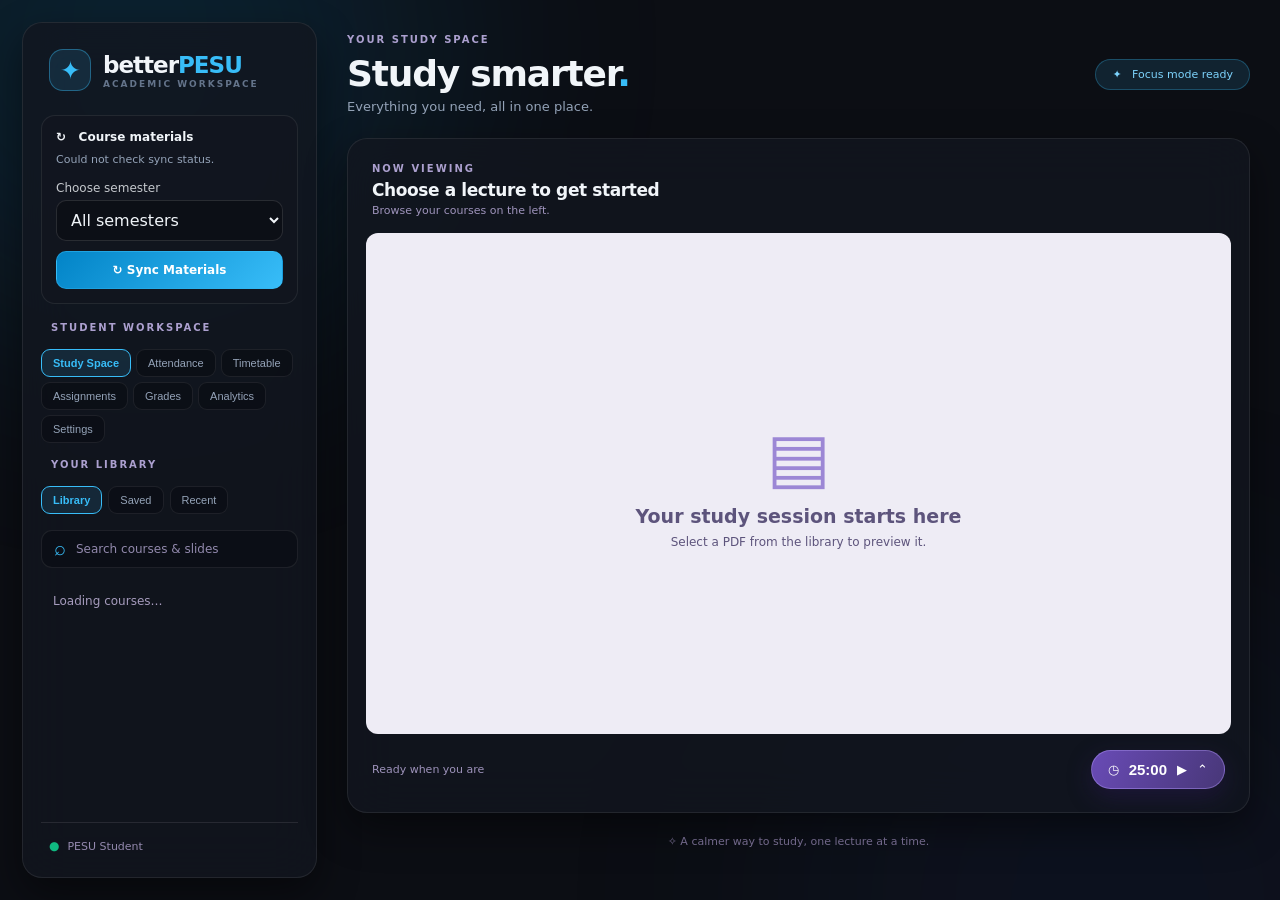
==== pesu-notes/templates/index.html @ f15efaf6 "feat: Better PESU Acad — Desktop Student Companion for PES University" ====
<!doctype html>
<html lang="en">
<head>
  <meta charset="utf-8">
  <meta name="viewport" content="width=device-width, initial-scale=1">
  <title>Better PESU Acad</title>
  <link rel="stylesheet" href="/static/style.css">
</head>
<body>
  <div class="glow glow-one"></div>
  <div class="glow glow-two"></div>

  <div class="shell">
    <!-- SIDEBAR -->
    <aside class="sidebar glass">
      <div class="brand">
        <span class="brand-icon">✦</span>
        <span>better<span class="accent">PESU</span><small>ACADEMIC WORKSPACE</small></span>
      </div>

      <!-- Sync Card -->
      <div class="sync-card">
        <div class="sync-title">↻ &nbsp; Course materials</div>
        <div id="sync-status" class="sync-status" role="status" aria-live="polite">Checking sync status…</div>
        <label for="sync-semester" class="sync-semester-label">Choose semester</label>
        <select id="sync-semester" class="sync-semester" aria-label="Semester to sync">
          <option value="">All semesters</option>
        </select>
        <button id="sync-button" class="sync-button" type="button">↻ Sync Materials</button>
        <div id="sync-progress-panel" class="sync-progress-panel" hidden>
          <div class="sync-progress-heading">
            <span id="sync-progress-label">Preparing sync…</span>
            <strong id="sync-percent">—</strong>
          </div>
          <div id="sync-progress-track" class="sync-progress-track" role="progressbar" aria-label="Sync progress" aria-valuemin="0" aria-valuemax="100">
            <div id="sync-progress-fill" class="sync-progress-fill"></div>
          </div>
          <div id="sync-current-subject" class="sync-current-subject"></div>
          <div class="sync-progress-meta">
            <span id="sync-count">Discovering materials…</span>
            <span id="sync-eta">Estimating phase…</span>
          </div>
          <div id="sync-files-count" class="sync-files-count"></div>
        </div>
      </div>

      <!-- Main Section Switcher Tabs -->
      <div class="side-heading">STUDENT WORKSPACE</div>
      <div class="personal-tabs app-module-tabs">
        <button id="tab-nav-study" class="module-nav-btn active">Study Space</button>
        <button id="tab-nav-attendance" class="module-nav-btn">Attendance</button>
        <button id="tab-nav-timetable" class="module-nav-btn">Timetable</button>
        <button id="tab-nav-assignments" class="module-nav-btn">Assignments</button>
        <button id="tab-nav-grades" class="module-nav-btn">Grades</button>
        <button id="tab-nav-analytics" class="module-nav-btn">Analytics</button>
        <button id="tab-nav-settings" class="module-nav-btn">Settings</button>
      </div>

      <!-- Library Section (Active when in Study Space) -->
      <div id="sidebar-library-section">
        <div class="side-heading">YOUR LIBRARY</div>
        <div class="personal-tabs">
          <button id="tab-library" class="active">Library</button>
          <button id="tab-bookmarks">Saved</button>
          <button id="tab-recent">Recent</button>
        </div>
        <label class="search-box">
          <span>⌕</span>
          <input id="search" placeholder="Search courses & slides" aria-label="Search courses and slides">
        </label>
        <div id="navigation" class="navigation">
          <div class="empty">Loading courses…</div>
        </div>
        <div id="personal-side" class="navigation" hidden></div>
      </div>

      <div class="side-footer">
        <div class="student-mini-status">
          <span class="user-indicator-dot">●</span>
          <span id="sidebar-student-name">PESU Student</span>
        </div>
      </div>
    </aside>

    <!-- MAIN VIEW AREA -->
    <main class="main">
      <!-- 1. PRIMARY VIEW: STUDY SPACE (The original workspace with PDF Viewer & Timer) -->
      <div id="view-study-space" class="module-view active">
        <header class="topbar">
          <div>
            <div class="eyebrow">YOUR STUDY SPACE</div>
            <h1>Study smarter<span class="accent">.</span></h1>
            <p>Everything you need, all in one place.</p>
          </div>
          <div class="top-chip" id="focus-chip">✦ &nbsp; Focus mode ready</div>
        </header>

        <section class="workspace glass">
          <div class="workspace-head">
            <div>
              <div class="eyebrow">NOW VIEWING</div>
              <h2 id="document-title">Choose a lecture to get started</h2>
              <div id="document-path" class="subtle">Browse your courses on the left.</div>
            </div>
            <div class="doc-actions">
              <button id="study-fullscreen" class="action hidden" type="button" aria-label="Enter fullscreen study mode" title="Fullscreen study mode">⛶ Focus View</button>
              <button id="bookmark-current" class="action hidden" type="button">☆ Save</button>
              <a id="open-link" class="action hidden" target="_blank" rel="noopener">↗ Open</a>
              <a id="download-link" class="action hidden" download>↓ Download</a>
            </div>
          </div>

          <div id="viewer-placeholder" class="viewer-placeholder">
            <div class="placeholder-icon">▤</div>
            <h3>Your study session starts here</h3>
            <p>Select a PDF from the library to preview it.</p>
          </div>

          <iframe id="pdf-viewer" title="Lecture PDF viewer" class="pdf-viewer hidden"></iframe>

          <div class="workspace-bottom">
            <span id="file-count">Ready when you are</span>
            <button id="study-exit" class="study-exit" type="button" aria-label="Exit fullscreen study mode">⤢ Exit</button>
            <div class="timer-wrap">
              <div id="timer-panel" class="timer-panel hidden">
                <div class="timer-label">STAY IN THE ZONE</div>
                <div class="timer-modes">
                  <button data-mode="focus" class="mode active">Focus</button>
                  <button data-mode="short" class="mode">Short break</button>
                  <button data-mode="long" class="mode">Long break</button>
                </div>
                <div id="timer-big" class="timer-big">25:00</div>
                <div class="timer-controls">
                  <button id="reset-timer">↺ Reset</button>
                  <button id="toggle-timer">▶ Start</button>
                </div>
                <label class="duration-label">Focus minutes <input id="custom-minutes" type="number" min="1" max="180" value="25"></label>
                <button id="apply-minutes" class="apply-minutes">Apply duration</button>
                <div id="sessions" class="sessions">0 focus sessions completed</div>
              </div>
              <button id="timer-pill" class="timer-pill" aria-expanded="false" aria-controls="timer-panel">
                <span>◷</span><strong id="timer-small">25:00</strong><span id="timer-status">▶</span><span>⌃</span>
              </button>
            </div>
          </div>
        </section>
      </div>

      <!-- 2. ATTENDANCE HUB VIEW -->
      <div id="view-attendance" class="module-view hidden">
        <header class="topbar">
          <div>
            <div class="eyebrow">ACADEMIC TRACKING</div>
            <h1>Attendance Hub<span class="accent">.</span></h1>
            <p>Live attendance percentage, bunk calculator, and what-if simulation.</p>
          </div>
          <div class="module-top-actions">
            <button id="btn-sync-attendance" class="action">↻ Sync from PESU</button>
            <button id="btn-manual-attendance" class="action">+ Add Subject</button>
            <button id="btn-export-attendance-csv" class="action">↓ Export CSV</button>
            <button id="btn-import-attendance-csv" class="action">↑ Import CSV</button>
          </div>
        </header>

        <div class="attendance-container">
          <div class="attendance-cards-grid" id="attendance-cards-grid">
            <div class="empty">Loading attendance records…</div>
          </div>

          <!-- Bunk Calculator & Simulator Panel -->
          <div class="attendance-sim-box glass">
            <div class="timer-label">ATTENDANCE CALCULATOR & BUNK SIMULATOR</div>
            <div class="sim-row">
              <label class="sim-field">Subject
                <select id="sim-subject-select" class="sync-semester">
                  <option value="">Custom inputs</option>
                </select>
              </label>
              <label class="sim-field">Attended
                <input id="sim-input-attended" type="number" min="0" value="25" class="custom-input-sm">
              </label>
              <label class="sim-field">Conducted
                <input id="sim-input-conducted" type="number" min="0" value="30" class="custom-input-sm">
              </label>
              <label class="sim-field">Target %
                <input id="sim-input-target" type="number" min="1" max="100" value="75" class="custom-input-sm">
              </label>
            </div>

            <div class="personal-tabs sim-tabs">
              <button class="sim-tab-btn active" data-sim-tab="bunk">Bunk Classes</button>
              <button class="sim-tab-btn" data-sim-tab="target">Classes Needed</button>
              <button class="sim-tab-btn" data-sim-tab="chain">Sequence Simulator</button>
            </div>

            <div id="sim-body-bunk" class="sim-tab-body">
              <label class="duration-label">What if I miss <input id="sim-bunk-count" type="number" min="1" max="40" value="2"> classes?</label>
              <div id="sim-bunk-result" class="sim-stat-box">—</div>
            </div>

            <div id="sim-body-target" class="sim-tab-body hidden">
              <div id="sim-target-result" class="sim-stat-box">—</div>
            </div>

            <div id="sim-body-chain" class="sim-tab-body hidden">
              <label class="duration-label">Enter sequence (e.g. attend, bunk, attend):</label>
              <input id="sim-chain-input" class="search-box-input-full" placeholder="attend, bunk, attend">
              <button id="btn-run-chain" class="apply-minutes">Run Simulation</button>
              <div id="sim-chain-output" class="chain-steps-list"></div>
            </div>

            <div class="matrix-heading">Projection for Next 5 Classes</div>
            <div id="sim-matrix-grid" class="sim-matrix-grid"></div>
          </div>
        </div>
      </div>

      <!-- 3. TIMETABLE VIEW -->
      <div id="view-timetable" class="module-view hidden">
        <header class="topbar">
          <div>
            <div class="eyebrow">SCHEDULE</div>
            <h1>Class Timetable<span class="accent">.</span></h1>
            <p>Your weekly lecture and lab period schedule.</p>
          </div>
          <button id="btn-add-period" class="action">+ Add Period</button>
        </header>

        <div class="personal-tabs" id="tt-days">
          <button class="tt-day-btn active" data-day="0">Monday</button>
          <button class="tt-day-btn" data-day="1">Tuesday</button>
          <button class="tt-day-btn" data-day="2">Wednesday</button>
          <button class="tt-day-btn" data-day="3">Thursday</button>
          <button class="tt-day-btn" data-day="4">Friday</button>
          <button class="tt-day-btn" data-day="5">Saturday</button>
        </div>

        <div class="timetable-grid glass" id="timetable-display-grid">
          <div class="empty">No periods for this day. Click "+ Add Period" to add one.</div>
        </div>
      </div>

      <!-- 4. ASSIGNMENTS VIEW -->
      <div id="view-assignments" class="module-view hidden">
        <header class="topbar">
          <div>
            <div class="eyebrow">PLANNER</div>
            <h1>Assignments Tracker<span class="accent">.</span></h1>
            <p>Keep track of course assignments, lab reports, and deadlines.</p>
          </div>
        </header>

        <section class="personal-panel glass">
          <h2>Add new assignment</h2>
          <form id="assignment-form" class="assignment-form">
            <input id="assignment-title" placeholder="Assignment name" required maxlength="140">
            <select id="assignment-subject" required>
              <option value="">Choose subject</option>
            </select>
            <input id="assignment-date" type="date" required>
            <select id="assignment-priority">
              <option value="low">Low Priority</option>
              <option value="medium" selected>Medium Priority</option>
              <option value="high">High Priority</option>
            </select>
            <button class="personal-button" type="submit">+ Add assignment</button>
          </form>

          <div class="personal-tabs" id="asg-filters">
            <button class="asg-filter-btn active" data-filter="all">All</button>
            <button class="asg-filter-btn" data-filter="pending">Pending</button>
            <button class="asg-filter-btn" data-filter="completed">Completed</button>
          </div>

          <div id="assignment-list" class="personal-list"></div>
        </section>
      </div>

      <!-- 5. GRADES & CIE VIEW -->
      <div id="view-grades" class="module-view hidden">
        <header class="topbar">
          <div>
            <div class="eyebrow">EVALUATION</div>
            <h1>Grades & CIE<span class="accent">.</span></h1>
            <p>Autonomous SGPA estimator and internal assessment calculator.</p>
          </div>
        </header>

        <div class="grades-grid">
          <div class="personal-panel glass">
            <h2>Semester SGPA Estimator</h2>
            <div id="sgpa-rows" class="sgpa-rows-container"></div>
            <div class="sgpa-actions">
              <button id="btn-add-sgpa-row" class="action">+ Add Subject</button>
              <button id="btn-calc-sgpa" class="sync-button" style="width: auto; padding: 10px 20px;">Calculate SGPA</button>
            </div>
            <div id="sgpa-score-box" class="grade-result-pill">Estimated SGPA: —</div>
          </div>

          <div class="personal-panel glass">
            <h2>CIE Internal Marks (Out of 50)</h2>
            <form id="cie-form" class="cie-form-layout">
              <label>ISA 1 (Scaled) <input id="cie-isa1" type="number" step="0.5" min="0" max="20" value="16" class="custom-input-sm"></label>
              <label>ISA 2 (Scaled) <input id="cie-isa2" type="number" step="0.5" min="0" max="20" value="17" class="custom-input-sm"></label>
              <label>Assignments / Quizzes <input id="cie-asg" type="number" step="0.5" min="0" max="10" value="9" class="custom-input-sm"></label>
              <label>Lab / Project <input id="cie-lab" type="number" step="0.5" min="0" max="10" value="5" class="custom-input-sm"></label>
              <button type="submit" class="sync-button">Calculate CIE</button>
            </form>
            <div id="cie-result-box" class="grade-result-pill">CIE Score: —</div>
          </div>
        </div>
      </div>

      <!-- 6. ANALYTICS VIEW -->
      <div id="view-analytics" class="module-view hidden">
        <header class="topbar">
          <div>
            <div class="eyebrow">PRODUCTIVITY</div>
            <h1>Study Analytics<span class="accent">.</span></h1>
            <p>Your focus habits, Pomodoro sessions, and weekly trends.</p>
          </div>
        </header>

        <div class="analytics-stat-row">
          <div class="stat-box glass">
            <div class="side-heading">TOTAL FOCUS TIME</div>
            <div id="stat-total-mins" class="stat-number">0 min</div>
          </div>
          <div class="stat-box glass">
            <div class="side-heading">TODAY'S FOCUS</div>
            <div id="stat-today-mins" class="stat-number">0 min</div>
          </div>
          <div class="stat-box glass">
            <div class="side-heading">COMPLETED SESSIONS</div>
            <div id="stat-completed-sessions" class="stat-number">0</div>
          </div>
        </div>

        <div class="personal-panel glass">
          <h2>Daily Study Trend (Last 7 Days)</h2>
          <div id="analytics-trend-bars" class="trend-bars-box"></div>
        </div>
      </div>

      <!-- 7. SETTINGS VIEW -->
      <div id="view-settings" class="module-view hidden">
        <header class="topbar">
          <div>
            <div class="eyebrow">PREFERENCES</div>
            <h1>Settings & Profile<span class="accent">.</span></h1>
            <p>Manage your account, local data, and application status.</p>
          </div>
        </header>

        <div class="personal-panel glass">
          <h2>PESU Academy Account</h2>
          <div id="settings-profile-card" class="profile-card-content">
            <p class="subtle">Sign in to automatically sync your slides and attendance.</p>
          </div>
          <div class="settings-btn-row">
            <button id="btn-login-modal" class="sync-button" style="width: auto; padding: 10px 18px;">Connect Account</button>
            <button id="btn-logout" class="action hidden">Log Out</button>
          </div>
        </div>

        <div class="personal-panel glass">
          <h2>Application & Storage</h2>
          <div class="settings-row">
            <div>
              <strong>LibreOffice Status</strong>
              <div class="subtle" id="settings-lo-desc">Required for PPTX to PDF conversion</div>
            </div>
            <span id="settings-lo-badge" class="badge-safe">Checking…</span>
          </div>
          <div class="settings-row">
            <div>
              <strong>Local Data Folder</strong>
              <div class="subtle" id="settings-data-path">—</div>
            </div>
            <button id="btn-open-folder" class="action">Open in Finder/Explorer</button>
          </div>
        </div>
      </div>

      <div class="footer-note">✧ A calmer way to study, one lecture at a time.</div>
    </main>
  </div>

  <!-- LOGIN MODAL -->
  <div id="modal-login" class="modal-backdrop hidden">
    <div class="modal-dialog glass">
      <div class="modal-header">
        <h3>Connect PESU Academy</h3>
        <button class="modal-close" onclick="closeModal('modal-login')">✕</button>
      </div>
      <form id="form-login" class="modal-body">
        <p class="subtle">Your credentials are used locally to establish an authenticated session and are never sent to third-party servers.</p>
        <label class="form-label">PRN / SRN / Username
          <input id="login-username" class="search-box-input-full" placeholder="e.g. PES1UG22CS001" required>
        </label>
        <label class="form-label">Password
          <input id="login-password" type="password" class="search-box-input-full" placeholder="••••••••••••" required>
        </label>
        <div id="login-error" class="error-text hidden"></div>
        <div class="modal-footer">
          <button type="button" class="action" onclick="closeModal('modal-login')">Cancel</button>
          <button type="submit" id="btn-do-login" class="sync-button" style="width: auto; padding: 10px 18px;">Log In</button>
        </div>
      </form>
    </div>
  </div>

  <!-- MANUAL ATTENDANCE MODAL -->
  <div id="modal-attendance" class="modal-backdrop hidden">
    <div class="modal-dialog glass">
      <div class="modal-header">
        <h3>Add / Edit Subject Attendance</h3>
        <button class="modal-close" onclick="closeModal('modal-attendance')">✕</button>
      </div>
      <form id="form-attendance" class="modal-body">
        <label class="form-label">Subject Code
          <input id="att-code" class="search-box-input-full" placeholder="e.g. UE25CS242A" required>
        </label>
        <label class="form-label">Subject Title
          <input id="att-title" class="search-box-input-full" placeholder="e.g. Operating System" required>
        </label>
        <div class="form-grid-2">
          <label class="form-label">Attended
            <input id="att-attended" type="number" min="0" value="20" class="custom-input-sm" required>
          </label>
          <label class="form-label">Conducted
            <input id="att-conducted" type="number" min="0" value="25" class="custom-input-sm" required>
          </label>
        </div>
        <label class="form-label">Target Percentage (%)
          <input id="att-target" type="number" min="1" max="100" value="75" class="custom-input-sm" required>
        </label>
        <div class="modal-footer">
          <button type="button" class="action" onclick="closeModal('modal-attendance')">Cancel</button>
          <button type="submit" class="sync-button" style="width: auto; padding: 10px 18px;">Save</button>
        </div>
      </form>
    </div>
  </div>

  <!-- CSV IMPORT MODAL -->
  <div id="modal-csv" class="modal-backdrop hidden">
    <div class="modal-dialog glass">
      <div class="modal-header">
        <h3>Import Attendance CSV</h3>
        <button class="modal-close" onclick="closeModal('modal-csv')">✕</button>
      </div>
      <div class="modal-body">
        <p class="subtle">Select a CSV file containing columns for Subject Code, Subject Name, Attended, and Conducted.</p>
        <input type="file" id="csv-file-input" accept=".csv" class="search-box-input-full">
        <div class="modal-footer">
          <button type="button" class="action" onclick="closeModal('modal-csv')">Cancel</button>
          <button id="btn-do-csv" class="sync-button" style="width: auto; padding: 10px 18px;">Upload & Import</button>
        </div>
      </div>
    </div>
  </div>

  <script src="/static/app.js"></script>
</body>
</html>
---- static/style.css ----
/* =====================================================================
   Better PESU Acad — Modern Sleek Application Stylesheet
   Features multiple curated themes: Slate, Onyx, Emerald, Amber, Iris.
   ===================================================================== */

/* =========================================================
   THEME DEFINITIONS & CSS VARIABLES
   ========================================================= */

/* 1. Midnight Slate (Default: Clean Charcoal & Sky Blue - Sleek, Calm, Modern) */
:root,
[data-theme="slate"] {
  color-scheme: dark;
  font-family: Inter, ui-sans-serif, system-ui, -apple-system, BlinkMacSystemFont, "Segoe UI", sans-serif;

  --bg-app: #0c0e14;
  --bg-card: rgba(18, 22, 31, 0.78);
  --bg-card-hover: rgba(25, 31, 44, 0.88);
  --bg-card-solid: #131722;
  --bg-input: rgba(11, 14, 20, 0.75);
  --border-glass: rgba(255, 255, 255, 0.08);
  --border-glass-hover: rgba(56, 189, 248, 0.4);
  --border-input: rgba(255, 255, 255, 0.12);

  --accent-primary: #38bdf8;
  --accent-secondary: #0284c7;
  --accent-subtle: rgba(56, 189, 248, 0.12);
  --accent-gradient: linear-gradient(135deg, #0284c7, #38bdf8);

  --glow-1: rgba(14, 165, 233, 0.13);
  --glow-2: rgba(30, 58, 138, 0.09);

  --text-main: #f1f5f9;
  --text-subtle: #94a3b8;
  --text-dim: #64748b;
  --text-accent: #38bdf8;

  --chip-bg: rgba(56, 189, 248, 0.12);
  --chip-text: #7dd3fc;
  --chip-border: rgba(56, 189, 248, 0.28);

  --shadow-card: 0 16px 40px rgba(0, 0, 0, 0.45);
}

/* 2. Onyx Black (True Black & Silver - Minimalist Studio) */
[data-theme="onyx"] {
  --bg-app: #050506;
  --bg-card: rgba(17, 17, 20, 0.82);
  --bg-card-hover: rgba(26, 26, 30, 0.92);
  --bg-card-solid: #111113;
  --bg-input: rgba(9, 9, 11, 0.85);
  --border-glass: rgba(255, 255, 255, 0.09);
  --border-glass-hover: rgba(255, 255, 255, 0.35);
  --border-input: rgba(255, 255, 255, 0.14);

  --accent-primary: #f1f5f9;
  --accent-secondary: #94a3b8;
  --accent-subtle: rgba(255, 255, 255, 0.09);
  --accent-gradient: linear-gradient(135deg, #334155, #64748b);

  --glow-1: rgba(255, 255, 255, 0.04);
  --glow-2: rgba(148, 163, 184, 0.03);

  --text-main: #f8fafc;
  --text-subtle: #a1a1aa;
  --text-dim: #71717a;
  --text-accent: #ffffff;

  --chip-bg: rgba(255, 255, 255, 0.08);
  --chip-text: #e2e8f0;
  --chip-border: rgba(255, 255, 255, 0.2);

  --shadow-card: 0 16px 40px rgba(0, 0, 0, 0.65);
}

/* 3. Nordic Forest (Deep Pine & Emerald - Natural Study) */
[data-theme="emerald"] {
  --bg-app: #070d09;
  --bg-card: rgba(12, 22, 16, 0.8);
  --bg-card-hover: rgba(18, 32, 24, 0.9);
  --bg-card-solid: #0e1c14;
  --bg-input: rgba(7, 13, 9, 0.75);
  --border-glass: rgba(255, 255, 255, 0.08);
  --border-glass-hover: rgba(52, 211, 153, 0.4);
  --border-input: rgba(255, 255, 255, 0.12);

  --accent-primary: #34d399;
  --accent-secondary: #059669;
  --accent-subtle: rgba(52, 211, 153, 0.12);
  --accent-gradient: linear-gradient(135deg, #059669, #10b981);

  --glow-1: rgba(16, 185, 129, 0.11);
  --glow-2: rgba(5, 150, 105, 0.07);

  --text-main: #ecfdf5;
  --text-subtle: #9cd3be;
  --text-dim: #609b82;
  --text-accent: #34d399;

  --chip-bg: rgba(52, 211, 153, 0.12);
  --chip-text: #6ee7b7;
  --chip-border: rgba(52, 211, 153, 0.28);

  --shadow-card: 0 16px 40px rgba(0, 0, 0, 0.5);
}

/* 4. Warm Amber (Obsidian Espresso & Warm Bronze) */
[data-theme="amber"] {
  --bg-app: #0d0907;
  --bg-card: rgba(23, 17, 13, 0.8);
  --bg-card-hover: rgba(33, 24, 19, 0.9);
  --bg-card-solid: #1a130e;
  --bg-input: rgba(12, 9, 7, 0.75);
  --border-glass: rgba(255, 255, 255, 0.08);
  --border-glass-hover: rgba(245, 158, 11, 0.4);
  --border-input: rgba(255, 255, 255, 0.12);

  --accent-primary: #f59e0b;
  --accent-secondary: #d97706;
  --accent-subtle: rgba(245, 158, 11, 0.12);
  --accent-gradient: linear-gradient(135deg, #b45309, #f59e0b);

  --glow-1: rgba(245, 158, 11, 0.11);
  --glow-2: rgba(180, 83, 9, 0.07);

  --text-main: #fef3c7;
  --text-subtle: #d6b896;
  --text-dim: #997858;
  --text-accent: #fbbf24;

  --chip-bg: rgba(245, 158, 11, 0.12);
  --chip-text: #fcd34d;
  --chip-border: rgba(245, 158, 11, 0.28);

  --shadow-card: 0 16px 40px rgba(0, 0, 0, 0.5);
}

/* 5. Classic Iris (Refined Dusk Lavender Purple - Subdued) */
[data-theme="iris"] {
  --bg-app: #0d0a18;
  --bg-card: rgba(20, 16, 32, 0.78);
  --bg-card-hover: rgba(28, 23, 44, 0.9);
  --bg-card-solid: #151122;
  --bg-input: rgba(12, 10, 22, 0.75);
  --border-glass: rgba(255, 255, 255, 0.08);
  --border-glass-hover: rgba(167, 139, 250, 0.4);
  --border-input: rgba(255, 255, 255, 0.12);

  --accent-primary: #a78bfa;
  --accent-secondary: #7c3aed;
  --accent-subtle: rgba(167, 139, 250, 0.12);
  --accent-gradient: linear-gradient(135deg, #6d28d9, #8b5cf6);

  --glow-1: rgba(139, 92, 246, 0.12);
  --glow-2: rgba(99, 102, 241, 0.08);

  --text-main: #f5f3ff;
  --text-subtle: #b4a7d6;
  --text-dim: #7a6e99;
  --text-accent: #c4b5fd;

  --chip-bg: rgba(167, 139, 250, 0.12);
  --chip-text: #d8c9ff;
  --chip-border: rgba(167, 139, 250, 0.28);

  --shadow-card: 0 16px 40px rgba(0, 0, 0, 0.5);
}

* {
  box-sizing: border-box;
}

body {
  margin: 0;
  min-height: 100vh;
  overflow-x: hidden;
  color: var(--text-main);
  background: var(--bg-app);
  transition: background-color 0.3s ease, color 0.3s ease;
}

/* Ambient Subtle Lighting */
.glow {
  position: fixed;
  z-index: -1;
  border-radius: 50%;
  filter: blur(120px);
  pointer-events: none;
  transition: background 0.4s ease, opacity 0.4s ease;
}

body.no-glow .glow {
  display: none !important;
}

.glow-one {
  width: 580px;
  height: 580px;
  top: -240px;
  left: -150px;
  background: var(--glow-1);
}

.glow-two {
  width: 640px;
  height: 600px;
  bottom: -300px;
  right: -150px;
  background: var(--glow-2);
}

/* Layout Shell */
.shell {
  display: grid;
  grid-template-columns: 295px minmax(0, 1fr);
  gap: 22px;
  max-width: 1750px;
  min-height: 100vh;
  margin: auto;
  padding: 22px;
}

.glass {
  background: var(--bg-card);
  border: 1px solid var(--border-glass);
  box-shadow: var(--shadow-card);
  -webkit-backdrop-filter: blur(24px);
  backdrop-filter: blur(24px);
  border-radius: 20px;
  transition: background-color 0.3s ease, border-color 0.3s ease;
}

/* =========================================================
   SIDEBAR
   ========================================================= */
.sidebar {
  display: flex;
  flex-direction: column;
  min-height: calc(100vh - 44px);
  padding: 24px 18px;
}

.brand {
  display: flex;
  align-items: center;
  gap: 12px;
  font-size: 23px;
  font-weight: 800;
  letter-spacing: -1px;
  padding: 2px 8px 24px;
}

.brand-icon {
  display: grid;
  place-items: center;
  background: var(--accent-subtle);
  color: var(--accent-primary);
  border: 1px solid var(--border-glass-hover);
  width: 42px;
  height: 42px;
  border-radius: 14px;
  font-size: 25px;
}

.brand small {
  display: block;
  font-size: 9px;
  letter-spacing: 2px;
  font-weight: 650;
  color: var(--text-dim);
  margin-top: 1px;
}

.accent {
  color: var(--accent-primary);
}

/* Local Sync Control Card */
.sync-card {
  margin: 0 0 18px;
  padding: 14px;
  border: 1px solid var(--border-glass);
  border-radius: 14px;
  background: var(--bg-card);
}

.sync-title {
  font-size: 12px;
  font-weight: 750;
  color: var(--text-main);
}

.sync-status {
  font-size: 11px;
  line-height: 1.5;
  color: var(--text-subtle);
  margin: 8px 0 12px;
  overflow-wrap: anywhere;
}

.sync-semester-label {
  display: block;
  margin: 10px 0 5px;
  font-size: 12px;
  opacity: .8;
}

.sync-semester {
  width: 100%;
  min-width: 0;
  padding: 9px 10px;
  margin-bottom: 10px;
  border: 1px solid var(--border-input);
  border-radius: 10px;
  background: var(--bg-input);
  color: var(--text-main);
  font: inherit;
}

.sync-semester:focus-visible {
  outline: 2px solid var(--accent-primary);
  outline-offset: 2px;
}

.sync-semester:disabled {
  opacity: .55;
  cursor: not-allowed;
}

.sync-button {
  width: 100%;
  border: 1px solid var(--border-glass-hover);
  border-radius: 10px;
  padding: 11px;
  color: #fff;
  background: var(--accent-gradient);
  font: inherit;
  font-size: 12px;
  font-weight: 700;
  cursor: pointer;
  transition: opacity 0.2s, transform 0.1s;
}

.sync-button:hover {
  opacity: 0.92;
  transform: translateY(-1px);
}

.sync-button:disabled {
  opacity: .6;
  cursor: wait;
}

/* Live Sync Progress */
.sync-progress-panel {
  margin-top: 13px;
  padding-top: 12px;
  border-top: 1px solid rgba(167, 139, 250, .18);
}

.sync-progress-panel[hidden] {
  display: none !important;
}

.sync-progress-heading, .sync-progress-meta {
  display: flex;
  justify-content: space-between;
  align-items: center;
  gap: 8px;
}

.sync-progress-heading {
  font-size: 12px;
  font-weight: 600;
  margin-bottom: 9px;
}

.sync-progress-heading strong {
  color: #c4b5fd;
  font-variant-numeric: tabular-nums;
}

.sync-progress-track {
  height: 8px;
  border-radius: 999px;
  overflow: hidden;
  background: rgba(167, 139, 250, .17);
}

.sync-progress-fill {
  height: 100%;
  width: 0;
  border-radius: inherit;
  background: linear-gradient(90deg, #8b5cf6, #c4b5fd);
  transition: width .35s ease;
}

.sync-current-subject {
  font-size: 11px;
  opacity: .85;
  overflow-wrap: anywhere;
  margin-top: 8px;
}

.sync-current-subject:empty {
  display: none;
}

.sync-progress-meta {
  margin-top: 8px;
  font-size: 10px;
  opacity: .85;
}

.sync-files-count {
  margin-top: 6px;
  font-size: 10px;
  opacity: .7;
}

/* Module Switcher Tabs */
.side-heading, .eyebrow, .timer-label {
  color: #aca0cf;
  font-size: 10px;
  letter-spacing: 2px;
  font-weight: 800;
}

.side-heading {
  padding: 0 10px 10px;
}

.personal-tabs {
  display: flex;
  gap: 6px;
  flex-wrap: wrap;
  margin: 6px 0 16px;
}

.app-module-tabs {
  gap: 5px;
}

.personal-tabs button, .personal-button, .module-nav-btn {
  background: var(--bg-input);
  border: 1px solid var(--border-glass);
  color: var(--text-subtle);
  border-radius: 9px;
  padding: 7px 11px;
  font-size: 11px;
  cursor: pointer;
  transition: all 0.2s ease;
}

.personal-tabs button.active, .module-nav-btn.active {
  background: var(--accent-subtle);
  border-color: var(--accent-primary);
  color: var(--accent-primary);
  font-weight: 700;
}

.personal-tabs button:hover, .module-nav-btn:hover {
  background: var(--accent-subtle);
  color: var(--text-main);
}

/* Search Box */
.search-box {
  display: flex;
  align-items: center;
  gap: 8px;
  background: var(--bg-input);
  border: 1px solid var(--border-glass);
  border-radius: 11px;
  padding: 10px 12px;
  margin-bottom: 14px;
  color: var(--accent-primary);
}

.search-box span {
  font-size: 20px;
  line-height: 15px;
}

.search-box input {
  width: 100%;
  background: none;
  border: none;
  outline: none;
  color: #fff;
  font: inherit;
  font-size: 12px;
}

.search-box input::placeholder {
  color: #9289ad;
}

/* Navigation Tree */
.navigation {
  overflow-y: auto;
  flex: 1;
  max-height: calc(100vh - 460px);
  min-height: 140px;
  padding-right: 3px;
}

.nav-sem, .nav-sub, .nav-unit, .nav-file {
  display: block;
  width: 100%;
  border: 0;
  background: none;
  color: #c9c1df;
  text-align: left;
  cursor: pointer;
  font: inherit;
  overflow-wrap: anywhere;
}

.nav-sem {
  font-size: 13px;
  font-weight: 750;
  padding: 11px 10px;
  border-radius: 9px;
}

.nav-sub {
  font-size: 12px;
  padding: 9px 10px 9px 18px;
  border-radius: 9px;
}

.nav-unit {
  font-size: 11px;
  padding: 8px 10px 8px 27px;
  color: #b4a9d0;
}

.nav-file {
  font-size: 11px;
  padding: 8px 10px 8px 37px;
  color: #a99fc1;
  line-height: 1.4;
}

.nav-file:before {
  content: "▤ ";
  color: #b89fff;
}

.nav-sem:hover, .nav-sub:hover, .nav-unit:hover, .nav-file:hover, .nav-file.selected {
  background: #a78aff23;
  color: #fff;
}

.nav-file.selected {
  border-left: 2px solid #b69bff;
}

.nav-group {
  margin-bottom: 5px;
}

.nav-sub-header {
  display: flex;
  align-items: center;
  gap: 6px;
  min-width: 0;
}

.nav-sub-header .nav-sub {
  flex: 1 1 auto;
  min-width: 0;
  width: auto;
}

.nav-sub-header .nav-sub-sync {
  display: inline-flex;
  align-items: center;
  justify-content: center;
  flex: 0 0 auto;
  margin: 0 5px 0 0;
  padding: 4px 6px;
  font-size: 10px;
  white-space: nowrap;
  border: 1px solid rgba(167, 139, 250, .35);
  border-radius: 6px;
  background: rgba(139, 92, 246, .12);
  color: inherit;
  cursor: pointer;
}

.nav-sub-header .nav-sub-sync:hover {
  background: rgba(139, 92, 246, .28);
}

.empty {
  padding: 12px;
  color: #a69cbd;
  font-size: 12px;
}

.side-footer {
  padding: 16px 8px 0;
  border-top: 1px solid #ffffff18;
  font-size: 11px;
  color: #958aaf;
  margin-top: auto;
}

.student-mini-status {
  display: flex;
  align-items: center;
  gap: 8px;
  width: 100%;
}

.sidebar-auth-btn {
  margin-left: auto;
  background: rgba(167, 139, 250, 0.2);
  border: 1px solid rgba(167, 139, 250, 0.4);
  color: #c4b5fd;
  font-size: 11px;
  font-weight: 600;
  padding: 4px 10px;
  border-radius: 6px;
  cursor: pointer;
  transition: all 0.2s;
}

.sidebar-auth-btn:hover {
  background: rgba(167, 139, 250, 0.4);
  color: #ffffff;
}

/* =========================================================
   GLOBAL APP TOPBAR / NAVIGATION
   ========================================================= */
.app-global-nav {
  display: flex;
  align-items: center;
  justify-content: space-between;
  gap: 12px;
  padding: 8px 14px;
  margin-bottom: 16px;
  border-radius: 12px;
  background: rgba(18, 19, 28, 0.75);
  border: 1px solid rgba(255, 255, 255, 0.12);
  backdrop-filter: blur(12px);
  -webkit-backdrop-filter: blur(12px);
  flex-shrink: 0;
}

.nav-brand-group {
  display: flex;
  align-items: center;
  gap: 10px;
  overflow-x: auto;
}

.app-tabs-pill {
  display: flex;
  align-items: center;
  gap: 4px;
  background: rgba(0, 0, 0, 0.3);
  padding: 3px;
  border-radius: 10px;
  border: 1px solid rgba(255, 255, 255, 0.08);
}

.nav-tab {
  background: transparent;
  border: none;
  color: var(--text-subtle);
  padding: 7px 12px;
  font-size: 12px;
  font-weight: 500;
  border-radius: 7px;
  cursor: pointer;
  white-space: nowrap;
  transition: all 0.2s ease;
}

.nav-tab:hover {
  background: var(--accent-subtle);
  color: var(--text-main);
}

.nav-tab.active {
  background: var(--accent-primary);
  color: #0b0e14;
  font-weight: 700;
  box-shadow: 0 2px 10px rgba(0, 0, 0, 0.25);
}

.nav-auth-group {
  display: flex;
  align-items: center;
  gap: 10px;
  flex-shrink: 0;
}

.nav-login-btn {
  background: var(--accent-gradient);
  color: #ffffff;
  border: 1px solid var(--border-glass-hover);
  padding: 7px 16px;
  font-size: 12px;
  font-weight: 600;
  border-radius: 8px;
  cursor: pointer;
  transition: all 0.2s;
  box-shadow: 0 2px 10px rgba(0, 0, 0, 0.25);
}

.nav-login-btn:hover {
  filter: brightness(1.1);
  transform: translateY(-1px);
}

.nav-user-badge {
  display: flex;
  align-items: center;
  gap: 8px;
  background: var(--bg-input);
  border: 1px solid var(--border-glass);
  padding: 5px 12px;
  border-radius: 8px;
  font-size: 12px;
  color: var(--text-main);
}

.nav-logout-btn {
  background: rgba(239, 68, 68, 0.2);
  color: #fca5a5;
  border: 1px solid rgba(239, 68, 68, 0.4);
  padding: 3px 8px;
  font-size: 11px;
  font-weight: 500;
  border-radius: 5px;
  cursor: pointer;
  margin-left: 6px;
  transition: all 0.2s;
}

.nav-logout-btn:hover {
  background: rgba(239, 68, 68, 0.4);
  color: #ffffff;
}

.user-indicator-dot {
  color: #10b981;
  font-size: 12px;
}

/* =========================================================
   MAIN VIEW CONTAINER
   ========================================================= */
.main {
  min-width: 0;
  padding: 12px 8px 8px;
  display: flex;
  flex-direction: column;
}

.module-view {
  display: flex;
  flex-direction: column;
  flex: 1;
}

.module-view.hidden,
.module-view:not(.active) {
  display: none !important;
}

.module-view.active {
  display: flex !important;
}

.topbar {
  display: flex;
  justify-content: space-between;
  align-items: center;
  margin-bottom: 24px;
  gap: 16px;
}

.topbar h1 {
  font-size: clamp(26px, 3vw, 36px);
  letter-spacing: -1.2px;
  margin: 8px 0 5px;
}

.topbar p {
  font-size: 13px;
  color: var(--text-subtle);
  margin: 0;
}

.top-chip {
  font-size: 11px;
  border: 1px solid var(--chip-border);
  background: var(--chip-bg);
  border-radius: 999px;
  padding: 8px 16px;
  color: var(--chip-text);
  white-space: nowrap;
}

.module-top-actions {
  display: flex;
  gap: 8px;
}

/* =========================================================
   PRIMARY WORKSPACE (PDF VIEWER & FLOATING POMODORO TIMER)
   ========================================================= */
.workspace {
  padding: 18px;
  flex: 1;
  display: flex;
  flex-direction: column;
}

.workspace-head {
  display: flex;
  justify-content: space-between;
  gap: 15px;
  align-items: center;
  padding: 6px 6px 16px;
}

.workspace-head h2 {
  font-size: 17px;
  letter-spacing: -.4px;
  margin: 6px 0 4px;
}

.subtle {
  font-size: 11px;
  color: #9f94bc;
}

.doc-actions {
  display: flex;
  gap: 8px;
}

.action {
  color: #e8dcff;
  text-decoration: none;
  border: 1px solid #ffffff2a;
  background: #ffffff10;
  border-radius: 9px;
  padding: 8px 12px;
  font-size: 11px;
  white-space: nowrap;
  cursor: pointer;
  transition: background 0.2s;
}

.action:hover {
  background: #a78aff35;
}

.pdf-viewer, .viewer-placeholder {
  width: 100%;
  height: min(69vh, 850px);
  min-height: 400px;
  border: 0;
  border-radius: 12px;
  background: #eeecf5;
  flex: 1;
}

.viewer-placeholder {
  display: flex;
  align-items: center;
  justify-content: center;
  flex-direction: column;
  color: #5d547c;
  text-align: center;
}

.placeholder-icon {
  font-size: 68px;
  color: #9c87d5;
}

.viewer-placeholder h3 {
  font-size: 19px;
  margin: 8px 0;
}

.viewer-placeholder p {
  font-size: 12px;
  margin: 0;
}

.workspace-bottom {
  display: flex;
  align-items: center;
  justify-content: space-between;
  min-height: 60px;
  padding: 10px 6px 0;
  color: #9e93bb;
  font-size: 11px;
}

/* Floating Pomodoro Timer */
.timer-wrap {
  position: relative;
}

.timer-pill {
  display: flex;
  align-items: center;
  gap: 10px;
  background: linear-gradient(115deg, #694bb6, #483778);
  border: 1px solid #b69bff69;
  border-radius: 999px;
  color: white;
  padding: 10px 16px;
  cursor: pointer;
  box-shadow: 0 8px 24px #2c1b5a75;
}

.timer-pill strong {
  font-size: 15px;
  font-variant-numeric: tabular-nums;
}

.timer-panel {
  position: absolute;
  right: 0;
  bottom: calc(100% + 14px);
  width: 275px;
  z-index: 20;
  background: #241b43f5;
  border: 1px solid #a78aff5c;
  border-radius: 18px;
  box-shadow: 0 20px 55px #05030cb0;
  padding: 20px;
  text-align: center;
  -webkit-backdrop-filter: blur(20px);
  backdrop-filter: blur(20px);
}

.timer-modes {
  display: flex;
  gap: 4px;
  margin: 16px 0;
}

.mode {
  flex: 1;
  border: 0;
  border-radius: 7px;
  background: #ffffff10;
  color: #c7badf;
  padding: 8px 3px;
  font-size: 10px;
  cursor: pointer;
}

.mode.active {
  background: #9d7dfb;
  color: #160c30;
  font-weight: 750;
}

.timer-big {
  font-size: 48px;
  font-weight: 750;
  letter-spacing: -2px;
  font-variant-numeric: tabular-nums;
  margin: 16px 0;
}

.timer-controls {
  display: flex;
  gap: 8px;
}

.timer-controls button, .apply-minutes {
  flex: 1;
  border: 1px solid #a88afa50;
  background: #7f5cd1;
  color: #fff;
  border-radius: 9px;
  padding: 10px;
  cursor: pointer;
}

.timer-controls button:first-child {
  background: #ffffff12;
}

.duration-label {
  display: flex;
  justify-content: space-between;
  align-items: center;
  margin-top: 16px;
  color: #c8bee1;
  font-size: 11px;
}

.duration-label input {
  width: 65px;
  background: #ffffff16;
  border: 1px solid #ffffff30;
  color: white;
  border-radius: 7px;
  padding: 6px;
  text-align: center;
}

.apply-minutes {
  width: 100%;
  margin-top: 9px;
  padding: 8px;
  font-size: 11px;
}

.sessions {
  color: #a99cc5;
  font-size: 10px;
  margin-top: 14px;
}

/* =========================================================
   FULLSCREEN FOCUS MODE (BULLETPROOF IN-APP & OS FULLSCREEN)
   ========================================================= */
.workspace.study-fullscreen,
.workspace:fullscreen {
  position: fixed !important;
  inset: 0 !important;
  top: 0 !important;
  left: 0 !important;
  right: 0 !important;
  bottom: 0 !important;
  width: 100vw !important;
  height: 100vh !important;
  z-index: 99999 !important;
  background: #0b0914 !important;
  box-sizing: border-box !important;
  padding: 12px 18px !important;
  margin: 0 !important;
  border: none !important;
  border-radius: 0 !important;
  display: flex !important;
  flex-direction: column !important;
  gap: 10px !important;
  overflow: hidden !important;
}

body.focus-mode-active {
  overflow: hidden !important;
}

/* Header in Focus Mode: visible, compact and elegant */
.workspace.study-fullscreen .workspace-head,
.workspace:fullscreen .workspace-head {
  display: flex !important;
  align-items: center !important;
  justify-content: space-between !important;
  padding: 8px 14px !important;
  background: rgba(255, 255, 255, 0.04) !important;
  border: 1px solid rgba(255, 255, 255, 0.08) !important;
  border-radius: 10px !important;
  flex-shrink: 0 !important;
  gap: 12px !important;
}

.workspace.study-fullscreen .workspace-head h2,
.workspace:fullscreen .workspace-head h2 {
  font-size: 14px !important;
  margin: 0 !important;
  color: #fff !important;
  white-space: nowrap !important;
  overflow: hidden !important;
  text-overflow: ellipsis !important;
  max-width: 450px !important;
}

.workspace.study-fullscreen .workspace-head .eyebrow,
.workspace:fullscreen .workspace-head .eyebrow {
  font-size: 9px !important;
  color: #a78bfa !important;
  letter-spacing: 0.5px !important;
}

.workspace.study-fullscreen .workspace-head .subtle,
.workspace:fullscreen .workspace-head .subtle {
  display: none !important;
}

/* PDF Viewer fills all available space */
.workspace.study-fullscreen .pdf-viewer,
.workspace:fullscreen .pdf-viewer {
  display: block !important;
  flex: 1 1 auto !important;
  width: 100% !important;
  height: calc(100vh - 120px) !important;
  min-height: 0 !important;
  border-radius: 10px !important;
  border: 1px solid rgba(255, 255, 255, 0.12) !important;
  background: #181528 !important;
  margin: 0 !important;
}

/* Bottom bar in Focus Mode */
.workspace.study-fullscreen .workspace-bottom,
.workspace:fullscreen .workspace-bottom {
  display: flex !important;
  align-items: center !important;
  justify-content: space-between !important;
  padding: 6px 12px !important;
  background: rgba(255, 255, 255, 0.03) !important;
  border: 1px solid rgba(255, 255, 255, 0.06) !important;
  border-radius: 10px !important;
  flex-shrink: 0 !important;
  min-height: 0 !important;
  position: static !important;
  z-index: 100 !important;
}

.workspace.study-fullscreen #file-count,
.workspace:fullscreen #file-count {
  display: inline-block !important;
  font-size: 11px !important;
  color: #8b80a6 !important;
}

.workspace.study-fullscreen .study-exit,
.workspace:fullscreen .study-exit {
  display: inline-flex !important;
  align-items: center !important;
  gap: 6px !important;
  padding: 6px 14px !important;
  border: 1px solid rgba(239, 68, 68, 0.45) !important;
  border-radius: 8px !important;
  background: rgba(239, 68, 68, 0.18) !important;
  color: #fca5a5 !important;
  font-size: 12px !important;
  font-weight: 600 !important;
  cursor: pointer !important;
  transition: all 0.2s !important;
}

.workspace.study-fullscreen .study-exit:hover,
.workspace:fullscreen .study-exit:hover {
  background: rgba(239, 68, 68, 0.35) !important;
  color: #fff !important;
  border-color: rgba(239, 68, 68, 0.75) !important;
}

.study-exit {
  display: none;
}

/* =========================================================
   ATTENDANCE HUB & BUNK SIMULATOR
   ========================================================= */
.attendance-container {
  display: grid;
  grid-template-columns: 1fr 370px;
  gap: 20px;
  align-items: start;
}

.attendance-container-full {
  width: 100%;
}

.att-summary-banner {
  display: flex;
  align-items: center;
  justify-content: space-around;
  padding: 18px 24px;
  margin-bottom: 24px;
  border-radius: 16px;
  background: linear-gradient(135deg, rgba(30, 27, 75, 0.6) 0%, rgba(15, 23, 42, 0.7) 100%);
  border: 1px solid rgba(167, 139, 250, 0.2);
  box-shadow: 0 8px 32px rgba(0, 0, 0, 0.2);
}

.att-summary-col {
  display: flex;
  flex-direction: column;
  gap: 4px;
}

.att-summary-label {
  font-size: 10.5px;
  font-weight: 700;
  letter-spacing: 0.6px;
  color: #94a3b8;
}

.att-summary-val-row {
  display: flex;
  align-items: center;
  gap: 10px;
}

.att-summary-val-row strong {
  font-size: 28px;
  font-weight: 800;
  color: #fff;
}

.att-summary-divider {
  width: 1px;
  height: 38px;
  background: rgba(255, 255, 255, 0.1);
}

.att-summary-num {
  font-size: 22px;
  font-weight: 800;
  color: #f1f5f9;
}

.safe-text { color: #34d399; }
.danger-text { color: #f87171; }

.att-status-pill {
  padding: 3px 8px;
  border-radius: 6px;
  font-size: 10px;
  font-weight: 800;
  letter-spacing: 0.4px;
}

.att-status-pill.ok {
  background: rgba(16, 185, 129, 0.2);
  color: #34d399;
  border: 1px solid rgba(16, 185, 129, 0.4);
}

.att-status-pill.danger {
  background: rgba(239, 68, 68, 0.2);
  color: #f87171;
  border: 1px solid rgba(239, 68, 68, 0.4);
}

.attendance-cards-grid {
  display: grid;
  grid-template-columns: repeat(auto-fill, minmax(290px, 1fr));
  gap: 18px;
}

.attendance-card {
  padding: 20px;
  border-radius: 16px;
  background: rgba(30, 27, 50, 0.6);
  border: 1px solid rgba(255, 255, 255, 0.08);
  display: flex;
  flex-direction: column;
  gap: 14px;
  transition: transform 0.2s ease, border-color 0.2s ease, box-shadow 0.2s ease;
}

.attendance-card:hover {
  transform: translateY(-2px);
  border-color: rgba(167, 139, 250, 0.35);
  box-shadow: 0 8px 24px rgba(0, 0, 0, 0.25);
}

.att-card-head {
  display: flex;
  justify-content: space-between;
  align-items: flex-start;
  gap: 8px;
}

.att-title {
  font-size: 15px;
  font-weight: 700;
  color: #f8fafc;
  line-height: 1.35;
}

.att-code {
  font-size: 11px;
  font-weight: 600;
  color: #94a3b8;
  margin-top: 2px;
}

.att-badge {
  font-size: 9.5px;
  font-weight: 800;
  padding: 3px 8px;
  border-radius: 6px;
  letter-spacing: 0.4px;
  white-space: nowrap;
}

.att-badge.safe {
  background: rgba(16, 185, 129, 0.18);
  color: #34d399;
  border: 1px solid rgba(16, 185, 129, 0.35);
}

.att-badge.warning, .att-badge.critical {
  background: rgba(239, 68, 68, 0.18);
  color: #f87171;
  border: 1px solid rgba(239, 68, 68, 0.35);
}

.att-stats-row {
  display: flex;
  align-items: baseline;
  justify-content: space-between;
}

.att-pct-large {
  font-size: 32px;
  font-weight: 800;
  letter-spacing: -0.5px;
}

.att-pct-large.safe { color: #34d399; }
.att-pct-large.warning, .att-pct-large.critical { color: #f87171; }

.att-status-text {
  font-size: 12px;
  font-weight: 600;
  color: #cbd5e1;
}

.att-progress-track {
  height: 7px;
  border-radius: 999px;
  background: rgba(255, 255, 255, 0.08);
  overflow: hidden;
}

.att-progress-bar {
  height: 100%;
  border-radius: inherit;
  transition: width 0.4s ease;
}

.att-progress-bar.safe {
  background: linear-gradient(90deg, #10b981 0%, #34d399 100%);
}

.att-progress-bar.warning, .att-progress-bar.critical {
  background: linear-gradient(90deg, #ef4444 0%, #f87171 100%);
}

.att-card-footer {
  display: flex;
  align-items: center;
  justify-content: space-between;
  font-size: 11.5px;
  color: #94a3b8;
  background: rgba(0, 0, 0, 0.2);
  padding: 8px 12px;
  border-radius: 8px;
}

/* Simulator Box */
.attendance-sim-box {
  padding: 20px;
  display: flex;
  flex-direction: column;
  gap: 14px;
}

.sim-row {
  display: grid;
  grid-template-columns: 1fr 1fr;
  gap: 8px;
}

.sim-field {
  display: flex;
  flex-direction: column;
  font-size: 11px;
  color: #aca0cf;
  gap: 4px;
}

.custom-input-sm {
  background: rgba(255, 255, 255, 0.1);
  border: 1px solid rgba(255, 255, 255, 0.2);
  border-radius: 8px;
  padding: 8px;
  color: #fff;
  font: inherit;
  font-size: 12px;
}

.sim-stat-box {
  padding: 12px;
  background: rgba(167, 139, 250, 0.12);
  border: 1px solid rgba(167, 139, 250, 0.25);
  border-radius: 10px;
  font-size: 13px;
  font-weight: 600;
  text-align: center;
  color: #c4b5fd;
  margin-top: 10px;
}

.matrix-heading {
  font-size: 10px;
  letter-spacing: 1.5px;
  font-weight: 800;
  color: #aca0cf;
  margin-top: 6px;
}

.sim-matrix-grid {
  display: grid;
  grid-template-columns: repeat(5, 1fr);
  gap: 6px;
}

.matrix-cell {
  background: rgba(0, 0, 0, 0.25);
  padding: 6px 4px;
  border-radius: 8px;
  text-align: center;
  font-size: 10px;
}

.matrix-cell strong {
  display: block;
  font-size: 12px;
  color: #fff;
  margin-top: 2px;
}

/* =========================================================
   TIMETABLE, ASSIGNMENTS, GRADES, ANALYTICS
   ========================================================= */
.timetable-grid {
  padding: 16px 0;
  display: grid;
  grid-template-columns: repeat(auto-fill, minmax(280px, 1fr));
  gap: 16px;
}

.tt-card {
  padding: 18px;
  border-radius: 14px;
  background: rgba(30, 27, 50, 0.65);
  border: 1px solid rgba(255, 255, 255, 0.09);
  display: flex;
  flex-direction: column;
  justify-content: space-between;
  gap: 12px;
  min-height: 140px;
  transition: transform 0.2s ease, border-color 0.2s ease, box-shadow 0.2s ease;
}

.tt-card:hover {
  transform: translateY(-2px);
  border-color: rgba(167, 139, 250, 0.4);
  box-shadow: 0 8px 24px rgba(0, 0, 0, 0.25);
}

.tt-card-head {
  display: flex;
  justify-content: space-between;
  align-items: center;
}

.tt-period-pill {
  font-size: 10px;
  font-weight: 750;
  color: #c4b5fd;
  background: rgba(167, 139, 250, 0.15);
  border: 1px solid rgba(167, 139, 250, 0.3);
  padding: 3px 8px;
  border-radius: 6px;
  letter-spacing: 0.5px;
}

.tt-lab-badge {
  font-size: 9.5px;
  font-weight: 800;
  color: #38bdf8;
  background: rgba(56, 189, 248, 0.15);
  border: 1px solid rgba(56, 189, 248, 0.3);
  padding: 2px 7px;
  border-radius: 4px;
  letter-spacing: 0.5px;
}

.tt-card-body {
  display: flex;
  flex-direction: column;
  gap: 4px;
}

.tt-subject-title {
  font-size: 15px;
  font-weight: 700;
  color: #f8fafc;
  line-height: 1.35;
}

.tt-subject-code-sub {
  font-size: 11.5px;
  font-weight: 600;
  color: #a78bfa;
  letter-spacing: 0.2px;
}

.tt-card-footer {
  display: flex;
  align-items: center;
  gap: 8px;
  flex-wrap: wrap;
  margin-top: auto;
}

.tt-time-chip {
  display: inline-flex;
  align-items: center;
  gap: 5px;
  font-size: 11.5px;
  font-weight: 500;
  color: #cbd5e1;
  background: rgba(0, 0, 0, 0.25);
  border: 1px solid rgba(255, 255, 255, 0.08);
  padding: 4px 9px;
  border-radius: 6px;
}

.tt-room-chip {
  display: inline-flex;
  align-items: center;
  gap: 4px;
  font-size: 11px;
  color: #94a3b8;
  background: rgba(255, 255, 255, 0.05);
  padding: 4px 8px;
  border-radius: 6px;
}

/* Assignments */
.personal-panel {
  padding: 20px;
  margin: 12px 0 22px;
}

.personal-panel h2 {
  font-size: 1.15rem;
  margin: 0 0 14px;
}

.personal-list {
  display: grid;
  gap: 8px;
}

.personal-item {
  display: flex;
  align-items: center;
  justify-content: space-between;
  gap: 10px;
  background: rgba(255, 255, 255, .06);
  border-radius: 12px;
  padding: 12px;
}

.assignment-form {
  display: grid;
  grid-template-columns: repeat(2, minmax(0, 1fr));
  gap: 9px;
  margin-bottom: 16px;
}

.assignment-form input, .assignment-form select {
  min-width: 0;
  width: 100%;
  padding: 11px;
  border-radius: 10px;
  background: rgba(255, 255, 255, .1);
  border: 1px solid rgba(255, 255, 255, .18);
  color: inherit;
}

.assignment-form button {
  grid-column: 1 / -1;
}

.assignment-done {
  text-decoration: line-through;
  opacity: .55;
}

.assignment-date {
  font-size: .8rem;
  opacity: .78;
}

.assignment-late {
  color: #ffaaa9;
}

.assignment-soon {
  color: #ffd38e;
}

/* Grades & CIE */
.grades-grid {
  display: grid;
  grid-template-columns: repeat(2, 1fr);
  gap: 20px;
}

.sgpa-rows-container {
  display: flex;
  flex-direction: column;
  gap: 8px;
  margin-bottom: 14px;
}

.sgpa-row {
  display: grid;
  grid-template-columns: 1fr 70px 80px 30px;
  gap: 8px;
  align-items: center;
}

/* GPA Predictor Studio Styles */
.gpa-grand-banner {
  display: flex;
  align-items: center;
  gap: 24px;
  padding: 20px 24px;
  border-radius: 14px;
  margin-bottom: 20px;
  background: linear-gradient(135deg, rgba(124, 58, 237, 0.2), rgba(99, 102, 241, 0.15));
  border: 1px solid rgba(167, 139, 250, 0.3);
}

.gpa-grand-pill {
  display: flex;
  flex-direction: column;
  gap: 4px;
}

.gpa-grand-label {
  font-size: 11px;
  font-weight: 700;
  letter-spacing: 1px;
  color: #c4b5fd;
}

.gpa-grand-number-wrap {
  display: flex;
  align-items: baseline;
  gap: 6px;
}

.gpa-grand-number-wrap strong {
  font-size: 38px;
  font-weight: 850;
  color: #ffffff;
  letter-spacing: -1px;
}

.gpa-grand-scale {
  font-size: 16px;
  color: #a78bfa;
}

.gpa-grand-stats {
  display: flex;
  flex-direction: column;
  gap: 6px;
  border-left: 1px solid rgba(255, 255, 255, 0.15);
  padding-left: 20px;
  font-size: 14px;
}

.grades-grid-full {
  display: flex;
  flex-direction: column;
  gap: 20px;
}

.panel-header-row {
  display: flex;
  align-items: center;
  justify-content: space-between;
  margin-bottom: 14px;
}

.panel-header-row h2 {
  margin: 0;
}

.gpa-table-header {
  display: flex;
  align-items: center;
  gap: 8px;
  padding: 10px 12px;
  background: rgba(0, 0, 0, 0.3);
  border-radius: 8px;
  font-size: 11px;
  font-weight: 700;
  color: #a78bfa;
  margin-bottom: 8px;
}

.gpa-subjects-list {
  display: flex;
  flex-direction: column;
  gap: 8px;
}

.gpa-subject-row {
  display: flex;
  align-items: center;
  gap: 8px;
  padding: 10px 12px;
  background: rgba(255, 255, 255, 0.05);
  border: 1px solid rgba(255, 255, 255, 0.09);
  border-radius: 10px;
  transition: all 0.2s;
}

.gpa-subject-row:hover {
  background: rgba(255, 255, 255, 0.08);
  border-color: rgba(167, 139, 250, 0.3);
}

.gpa-sub-title-col {
  flex: 2;
  min-width: 140px;
}

.gpa-sub-name-input {
  width: 100%;
  font-size: 13px;
  font-weight: 600;
  color: #fff;
  background: transparent;
  border: none;
  border-bottom: 1px dashed rgba(255, 255, 255, 0.2);
  padding: 4px 0;
}

.gpa-sub-name-input:focus {
  outline: none;
  border-bottom-color: #a78bfa;
}

.gpa-sub-code-text {
  font-size: 10px;
  color: #8b80a6;
  margin-top: 2px;
}

.gpa-num-input {
  background: rgba(0, 0, 0, 0.25);
  border: 1px solid rgba(255, 255, 255, 0.15);
  color: #fff;
  border-radius: 6px;
  padding: 5px 6px;
  font-size: 12px;
  text-align: center;
}

.gpa-cell-wrap {
  display: flex;
  flex-direction: column;
  align-items: center;
  justify-content: center;
  gap: 3px;
  position: relative;
}

.gpa-cell-wrap .gpa-num-input {
  width: 100%;
  box-sizing: border-box;
}

.gpa-cell-sub {
  font-size: 10px;
  font-weight: 600;
  color: #8b80a6;
  line-height: 1;
  letter-spacing: 0.3px;
}

.gpa-cie-pill {
  background: rgba(139, 92, 246, 0.2);
  border: 1px solid rgba(139, 92, 246, 0.35);
  padding: 5px 8px;
  border-radius: 6px;
  font-size: 12px;
  font-weight: 700;
  text-align: center;
  color: #c4b5fd;
}

.gpa-esa-needed-pill {
  padding: 5px 8px;
  border-radius: 6px;
  font-size: 11px;
  font-weight: 700;
  text-align: center;
}

.gpa-esa-needed-pill.possible {
  background: rgba(16, 185, 129, 0.15);
  color: #34d399;
  border: 1px solid rgba(16, 185, 129, 0.3);
}

.gpa-esa-needed-pill.impossible {
  background: rgba(239, 68, 68, 0.15);
  color: #f87171;
  border: 1px solid rgba(239, 68, 68, 0.3);
}

.gpa-grade-badge {
  display: flex;
  align-items: center;
  justify-content: center;
  width: 38px;
  height: 28px;
  border-radius: 6px;
  font-size: 13px;
  font-weight: 800;
  color: #fff;
}

.grade-s { background: linear-gradient(135deg, #10b981, #059669); }
.grade-a { background: linear-gradient(135deg, #3b82f6, #2563eb); }
.grade-b { background: linear-gradient(135deg, #8b5cf6, #7c3aed); }
.grade-c { background: linear-gradient(135deg, #f59e0b, #d97706); }
.grade-d { background: linear-gradient(135deg, #ec4899, #db2777); }
.grade-e { background: linear-gradient(135deg, #6b7280, #4b5563); }
.grade-f { background: linear-gradient(135deg, #ef4444, #dc2626); }

/* Timetable Enhancements */
.tt-time-chip {
  font-size: 11px;
  color: #a78bfa;
  font-weight: 600;
}

.tt-room-chip {
  font-size: 10px;
  padding: 2px 6px;
  border-radius: 4px;
  background: rgba(255, 255, 255, 0.08);
  width: fit-content;
  color: #d1d5db;
}

.grade-result-pill {
  padding: 14px;
  border-radius: 12px;
  background: rgba(167, 139, 250, 0.16);
  font-size: 16px;
  font-weight: 700;
  text-align: center;
  color: #c4b5fd;
  margin-top: 14px;
}

.cie-form-layout {
  display: grid;
  grid-template-columns: repeat(2, 1fr);
  gap: 12px;
}

.cie-form-layout button {
  grid-column: 1 / -1;
  margin-top: 8px;
}

/* Analytics */
.analytics-stat-row {
  display: grid;
  grid-template-columns: repeat(3, 1fr);
  gap: 16px;
  margin-bottom: 20px;
}

.stat-box {
  padding: 20px;
  text-align: center;
}

.stat-number {
  font-size: 32px;
  font-weight: 800;
  margin-top: 6px;
  color: #fff;
}

.trend-bars-box {
  display: flex;
  align-items: flex-end;
  gap: 12px;
  height: 180px;
  padding-top: 20px;
}

.trend-bar-col {
  flex: 1;
  display: flex;
  flex-direction: column;
  align-items: center;
  gap: 6px;
  height: 100%;
  justify-content: flex-end;
}

.trend-bar-fill {
  width: 100%;
  border-radius: 6px 6px 0 0;
  background: linear-gradient(180deg, #a78bfa, #7c3aed);
  min-height: 4px;
  transition: height 0.3s ease;
}

/* Modals */
.modal-backdrop {
  position: fixed;
  top: 0;
  left: 0;
  width: 100vw;
  height: 100vh;
  background: rgba(0, 0, 0, 0.7);
  backdrop-filter: blur(10px);
  -webkit-backdrop-filter: blur(10px);
  display: flex;
  align-items: center;
  justify-content: center;
  z-index: 1000;
}

.modal-dialog {
  width: 460px;
  max-width: 90vw;
  padding: 24px;
  display: flex;
  flex-direction: column;
  gap: 14px;
}

.modal-header {
  display: flex;
  justify-content: space-between;
  align-items: center;
}

.modal-close {
  background: transparent;
  border: none;
  color: #aca0cf;
  font-size: 16px;
  cursor: pointer;
}

.modal-body {
  display: flex;
  flex-direction: column;
  gap: 12px;
}

.modal-footer {
  display: flex;
  justify-content: flex-end;
  gap: 10px;
  margin-top: 10px;
}

.form-label {
  display: flex;
  flex-direction: column;
  font-size: 11px;
  color: #aca0cf;
  gap: 4px;
}

.search-box-input-full {
  width: 100%;
  padding: 10px;
  background: rgba(255, 255, 255, 0.1);
  border: 1px solid rgba(255, 255, 255, 0.2);
  border-radius: 9px;
  color: white;
  font: inherit;
  font-size: 12px;
}

.form-grid-2 {
  display: grid;
  grid-template-columns: 1fr 1fr;
  gap: 10px;
}

.error-text {
  color: #f87171;
  font-size: 12px;
}

.footer-note {
  text-align: center;
  font-size: 11px;
  color: #81769d;
  padding: 22px;
}

.hidden {
  display: none !important;
}

/* =========================================================
   SETTINGS & THEME VIEW STYLES
   ========================================================= */

.settings-grid {
  display: flex;
  flex-direction: column;
  gap: 20px;
  max-width: 1050px;
}

.settings-card {
  padding: 24px;
  display: flex;
  flex-direction: column;
  gap: 18px;
}

.settings-card-header {
  display: flex;
  align-items: center;
  justify-content: space-between;
  gap: 16px;
  border-bottom: 1px solid var(--border-glass);
  padding-bottom: 14px;
}

.settings-card-header h2 {
  margin: 0 0 4px;
  font-size: 17px;
  font-weight: 700;
  color: var(--text-main);
}

.theme-active-tag {
  font-size: 11px;
  font-weight: 700;
  padding: 5px 12px;
  border-radius: 999px;
  background: var(--accent-subtle);
  color: var(--accent-primary);
  border: 1px solid var(--border-glass-hover);
}

.theme-picker-grid {
  display: grid;
  grid-template-columns: repeat(auto-fit, minmax(180px, 1fr));
  gap: 12px;
}

.theme-tile {
  display: flex;
  align-items: center;
  gap: 12px;
  padding: 12px 14px;
  background: var(--bg-input);
  border: 1px solid var(--border-glass);
  border-radius: 12px;
  cursor: pointer;
  transition: all 0.2s ease;
  position: relative;
  user-select: none;
}

.theme-tile:hover {
  background: var(--bg-card-hover);
  border-color: var(--border-glass-hover);
  transform: translateY(-1px);
}

.theme-tile.active {
  border-color: var(--accent-primary);
  background: var(--accent-subtle);
  box-shadow: 0 0 0 1px var(--accent-primary);
}

.theme-swatch {
  width: 32px;
  height: 32px;
  border-radius: 9px;
  display: flex;
  align-items: center;
  justify-content: center;
  flex-shrink: 0;
  box-shadow: inset 0 0 0 1px rgba(255, 255, 255, 0.1);
}

.swatch-accent {
  width: 12px;
  height: 12px;
  border-radius: 50%;
  display: block;
}

.theme-meta {
  flex: 1;
  min-width: 0;
}

.theme-title {
  font-size: 13px;
  font-weight: 700;
  color: var(--text-main);
}

.theme-desc {
  font-size: 11px;
  color: var(--text-subtle);
  margin-top: 2px;
  white-space: nowrap;
  overflow: hidden;
  text-overflow: ellipsis;
}

.theme-check {
  display: none;
  font-size: 13px;
  font-weight: 800;
  color: var(--accent-primary);
}

.theme-tile.active .theme-check {
  display: block;
}

.settings-divider {
  height: 1px;
  background: var(--border-glass);
  margin: 4px 0;
}

.settings-toggle-row {
  display: flex;
  align-items: center;
  justify-content: space-between;
  gap: 16px;
}

.switch-toggle {
  position: relative;
  display: inline-block;
  width: 44px;
  height: 24px;
  flex-shrink: 0;
}

.switch-toggle input {
  opacity: 0;
  width: 0;
  height: 0;
}

.slider {
  position: absolute;
  cursor: pointer;
  top: 0;
  left: 0;
  right: 0;
  bottom: 0;
  background-color: rgba(255, 255, 255, 0.15);
  transition: .25s ease;
  border-radius: 24px;
  border: 1px solid var(--border-glass);
}

.slider:before {
  position: absolute;
  content: "";
  height: 18px;
  width: 18px;
  left: 2px;
  bottom: 2px;
  background-color: white;
  transition: .25s ease;
  border-radius: 50%;
}

.switch-toggle input:checked + .slider {
  background-color: var(--accent-primary);
}

.switch-toggle input:checked + .slider:before {
  transform: translateX(20px);
  background-color: #0c0e14;
}

.profile-card-content {
  background: var(--bg-input);
  border: 1px solid var(--border-glass);
  border-radius: 12px;
  padding: 16px;
}

.profile-card-grid {
  display: grid;
  grid-template-columns: repeat(auto-fit, minmax(180px, 1fr));
  gap: 14px;
  margin-top: 12px;
}

.profile-meta-item {
  display: flex;
  flex-direction: column;
  gap: 3px;
}

.profile-meta-label {
  font-size: 10px;
  font-weight: 700;
  text-transform: uppercase;
  letter-spacing: 0.5px;
  color: var(--text-dim);
}

.profile-meta-val {
  font-size: 13px;
  font-weight: 600;
  color: var(--text-main);
}

.settings-list-grid {
  display: grid;
  grid-template-columns: repeat(auto-fit, minmax(280px, 1fr));
  gap: 12px;
}

.settings-item-box {
  background: var(--bg-input);
  border: 1px solid var(--border-glass);
  border-radius: 12px;
  padding: 14px;
  display: flex;
  flex-direction: column;
  gap: 6px;
}

.item-title-row {
  display: flex;
  align-items: center;
  justify-content: space-between;
  gap: 8px;
  font-size: 13px;
  font-weight: 600;
  color: var(--text-main);
}

.path-truncate {
  font-family: ui-monospace, SFMono-Regular, Menlo, Monaco, Consolas, monospace;
  font-size: 11px;
  word-break: break-all;
}

.action-sm {
  background: var(--accent-subtle);
  border: 1px solid var(--border-glass-hover);
  color: var(--accent-primary);
  border-radius: 6px;
  padding: 4px 8px;
  font-size: 11px;
  font-weight: 600;
  cursor: pointer;
  transition: all 0.2s;
  align-self: flex-start;
}

.action-sm:hover {
  background: var(--accent-primary);
  color: #0c0e14;
}

.action-danger {
  background: rgba(239, 68, 68, 0.15);
  border: 1px solid rgba(239, 68, 68, 0.35);
  color: #fca5a5;
  border-radius: 9px;
  padding: 9px 16px;
  font-size: 12px;
  font-weight: 600;
  cursor: pointer;
  transition: all 0.2s;
}

.action-danger:hover {
  background: rgba(239, 68, 68, 0.35);
  color: #ffffff;
  border-color: rgba(239, 68, 68, 0.6);
}

.settings-btn-row {
  display: flex;
  align-items: center;
  gap: 10px;
  margin-top: 4px;
  flex-wrap: wrap;
}

.badge-safe {
  font-size: 10px;
  font-weight: 700;
  padding: 2px 7px;
  border-radius: 6px;
  background: rgba(52, 211, 153, 0.15);
  color: #34d399;
  border: 1px solid rgba(52, 211, 153, 0.3);
}

@media (max-width: 900px) {
  .shell {
    grid-template-columns: 1fr;
    padding: 12px;
  }
  .attendance-container {
    grid-template-columns: 1fr;
  }
}
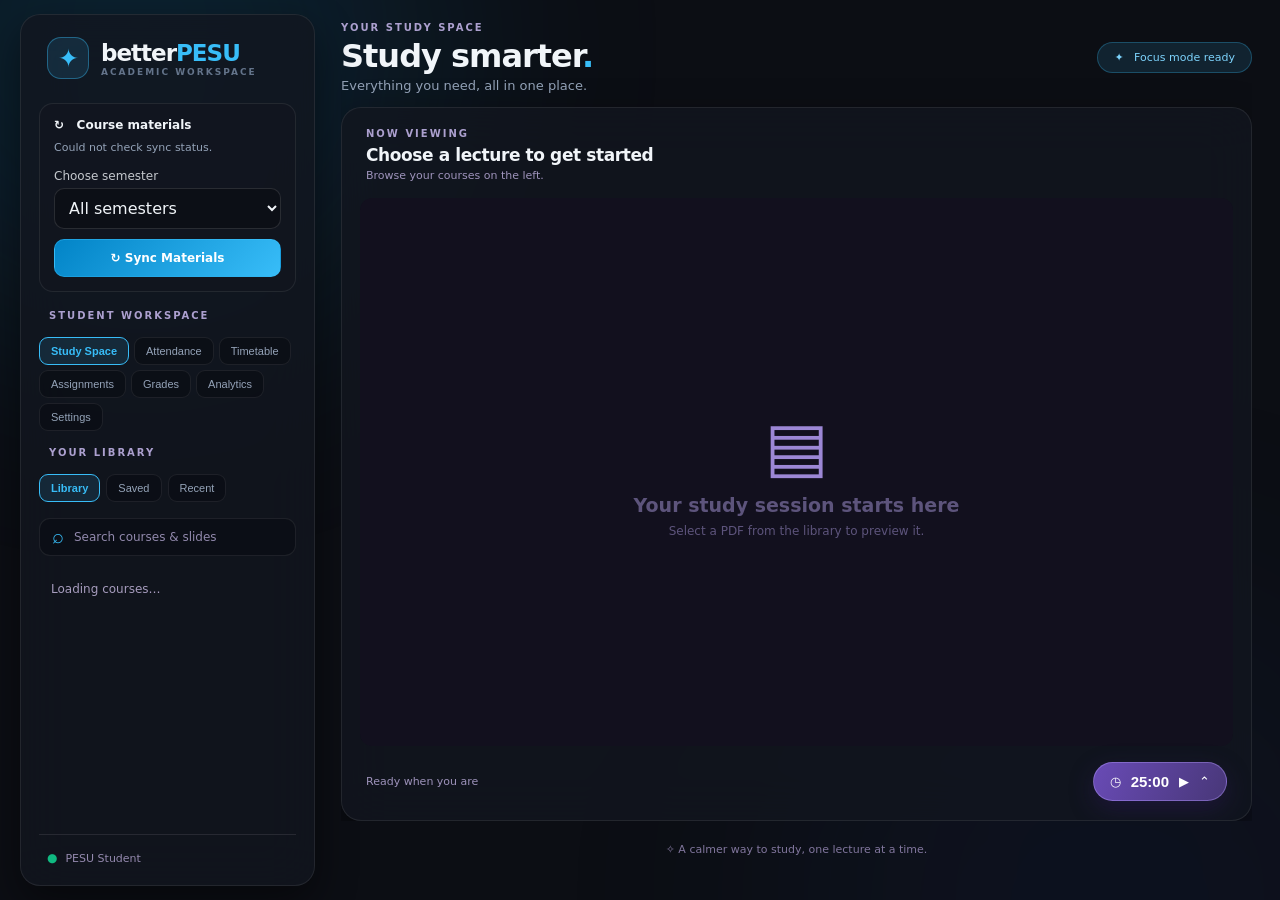
==== commit bd254351: "fix: add cache busting and ample bottom scroll padding for course list" ====
--- a/pesu-notes/templates/index.html
+++ b/pesu-notes/templates/index.html
@@ -4,7 +4,7 @@
   <meta charset="utf-8">
   <meta name="viewport" content="width=device-width, initial-scale=1">
   <title>Better PESU Acad</title>
-  <link rel="stylesheet" href="/static/style.css">
+  <link rel="stylesheet" href="/static/style.css?v=20261111">
 </head>
 <body>
   <div class="glow glow-one"></div>
--- a/static/style.css
+++ b/static/style.css
@@ -172,8 +172,9 @@
 
 body {
   margin: 0;
-  min-height: 100vh;
-  overflow-x: hidden;
+  height: 100vh;
+  max-height: 100vh;
+  overflow: hidden;
   color: var(--text-main);
   background: var(--bg-app);
   transition: background-color 0.3s ease, color 0.3s ease;
@@ -213,11 +214,14 @@
 .shell {
   display: grid;
   grid-template-columns: 295px minmax(0, 1fr);
-  gap: 22px;
+  gap: 18px;
   max-width: 1750px;
-  min-height: 100vh;
+  height: 100vh;
+  max-height: 100vh;
+  box-sizing: border-box;
   margin: auto;
-  padding: 22px;
+  padding: 14px 20px;
+  overflow: hidden;
 }
 
 .glass {
@@ -236,11 +240,31 @@
 .sidebar {
   display: flex;
   flex-direction: column;
-  min-height: calc(100vh - 44px);
-  padding: 24px 18px;
+  height: 100%;
+  max-height: calc(100vh - 28px);
+  padding: 20px 18px;
+  box-sizing: border-box;
+  overflow-y: auto;
+  overflow-x: hidden;
+  scrollbar-width: thin;
+  scrollbar-color: rgba(167, 139, 250, 0.25) transparent;
+}
+
+.sidebar::-webkit-scrollbar {
+  width: 5px;
+}
+
+.sidebar::-webkit-scrollbar-track {
+  background: transparent;
+}
+
+.sidebar::-webkit-scrollbar-thumb {
+  background: rgba(167, 139, 250, 0.22);
+  border-radius: 999px;
 }
 
 .brand {
+  flex-shrink: 0;
   display: flex;
   align-items: center;
   gap: 12px;
@@ -277,6 +301,7 @@
 
 /* Local Sync Control Card */
 .sync-card {
+  flex-shrink: 0;
   margin: 0 0 18px;
   padding: 14px;
   border: 1px solid var(--border-glass);
@@ -496,13 +521,54 @@
   color: #9289ad;
 }
 
+/* Sidebar Library Section */
+#sidebar-library-section {
+  display: flex;
+  flex-direction: column;
+  flex: 1 1 0;
+  min-height: 160px;
+  overflow: hidden;
+}
+
+#sidebar-library-section[hidden] {
+  display: none !important;
+}
+
+#sidebar-library-section .side-heading,
+#sidebar-library-section .personal-tabs,
+#sidebar-library-section .search-box {
+  flex-shrink: 0;
+}
+
 /* Navigation Tree */
 .navigation {
   overflow-y: auto;
-  flex: 1;
-  max-height: calc(100vh - 460px);
-  min-height: 140px;
-  padding-right: 3px;
+  overflow-x: hidden;
+  flex: 1 1 0;
+  min-height: 0;
+  padding-right: 4px;
+  padding-bottom: 48px;
+  overscroll-behavior: contain;
+  scrollbar-width: thin;
+  scrollbar-color: rgba(167, 139, 250, 0.35) transparent;
+}
+
+.navigation::-webkit-scrollbar {
+  width: 5px;
+}
+
+.navigation::-webkit-scrollbar-track {
+  background: rgba(255, 255, 255, 0.02);
+  border-radius: 999px;
+}
+
+.navigation::-webkit-scrollbar-thumb {
+  background: rgba(167, 139, 250, 0.3);
+  border-radius: 999px;
+}
+
+.navigation::-webkit-scrollbar-thumb:hover {
+  background: rgba(167, 139, 250, 0.6);
 }
 
 .nav-sem, .nav-sub, .nav-unit, .nav-file {
@@ -555,6 +621,28 @@
 
 .nav-file.selected {
   border-left: 2px solid #b69bff;
+}
+
+.nav-file.nav-file-combined {
+  background: linear-gradient(135deg, rgba(139, 92, 246, 0.22), rgba(99, 102, 241, 0.16)) !important;
+  border: 1px solid rgba(167, 139, 250, 0.35) !important;
+  color: #f8fafc !important;
+  font-weight: 700 !important;
+  padding: 8px 12px 8px 30px !important;
+  border-radius: 8px !important;
+  margin: 4px 6px 6px 12px !important;
+  box-shadow: 0 2px 8px rgba(0, 0, 0, 0.2);
+}
+
+.nav-file.nav-file-combined:before {
+  content: "" !important;
+}
+
+.nav-file.nav-file-combined:hover, .nav-file.nav-file-combined.selected {
+  background: linear-gradient(135deg, rgba(139, 92, 246, 0.4), rgba(99, 102, 241, 0.3)) !important;
+  border-color: rgba(167, 139, 250, 0.6) !important;
+  color: #ffffff !important;
+  transform: translateX(2px);
 }
 
 .nav-group {
@@ -601,6 +689,7 @@
 }
 
 .side-footer {
+  flex-shrink: 0;
   padding: 16px 8px 0;
   border-top: 1px solid #ffffff18;
   font-size: 11px;
@@ -758,15 +847,26 @@
    ========================================================= */
 .main {
   min-width: 0;
-  padding: 12px 8px 8px;
-  display: flex;
-  flex-direction: column;
+  height: 100%;
+  max-height: calc(100vh - 28px);
+  padding: 8px 8px 8px;
+  display: flex;
+  flex-direction: column;
+  overflow: hidden;
+  box-sizing: border-box;
 }
 
 .module-view {
   display: flex;
   flex-direction: column;
-  flex: 1;
+  flex: 1 1 0;
+  min-height: 0;
+  overflow-y: auto;
+  overflow-x: hidden;
+}
+
+#view-study-space {
+  overflow: hidden;
 }
 
 .module-view.hidden,
@@ -782,14 +882,15 @@
   display: flex;
   justify-content: space-between;
   align-items: center;
-  margin-bottom: 24px;
+  margin-bottom: 14px;
   gap: 16px;
+  flex-shrink: 0;
 }
 
 .topbar h1 {
-  font-size: clamp(26px, 3vw, 36px);
-  letter-spacing: -1.2px;
-  margin: 8px 0 5px;
+  font-size: clamp(24px, 2.5vw, 32px);
+  letter-spacing: -1px;
+  margin: 4px 0 3px;
 }
 
 .topbar p {
@@ -817,10 +918,13 @@
    PRIMARY WORKSPACE (PDF VIEWER & FLOATING POMODORO TIMER)
    ========================================================= */
 .workspace {
-  padding: 18px;
-  flex: 1;
-  display: flex;
-  flex-direction: column;
+  padding: 14px 18px;
+  flex: 1 1 0;
+  display: flex;
+  flex-direction: column;
+  min-height: 0;
+  overflow: hidden;
+  box-sizing: border-box;
 }
 
 .workspace-head {
@@ -844,7 +948,49 @@
 
 .doc-actions {
   display: flex;
+  align-items: center;
   gap: 8px;
+  flex-wrap: wrap;
+}
+
+.pdf-page-nav {
+  display: inline-flex;
+  align-items: center;
+  gap: 6px;
+  background: rgba(0, 0, 0, 0.4);
+  border: 1px solid var(--border-glass, rgba(255, 255, 255, 0.15));
+  border-radius: 9px;
+  padding: 3px 6px;
+  transition: border-color 0.2s;
+}
+
+.pdf-page-nav:hover {
+  border-color: rgba(167, 139, 250, 0.4);
+}
+
+.pdf-page-nav .action {
+  padding: 4px 8px;
+  font-size: 11px;
+  min-width: 26px;
+  text-align: center;
+}
+
+.pdf-page-indicator {
+  font-size: 11.5px;
+  font-weight: 700;
+  color: var(--text-main, #f8fafc);
+  min-width: 76px;
+  text-align: center;
+  user-select: none;
+  cursor: pointer;
+  padding: 2px 4px;
+  border-radius: 4px;
+  transition: background 0.15s;
+}
+
+.pdf-page-indicator:hover {
+  background: rgba(255, 255, 255, 0.1);
+  color: #c4b5fd;
 }
 
 .action {
@@ -864,14 +1010,111 @@
   background: #a78aff35;
 }
 
-.pdf-viewer, .viewer-placeholder {
+.pdf-viewer, .viewer-placeholder, .pdf-stage {
   width: 100%;
-  height: min(69vh, 850px);
-  min-height: 400px;
+  flex: 1 1 0;
+  min-height: 0;
+  height: 100%;
   border: 0;
   border-radius: 12px;
-  background: #eeecf5;
-  flex: 1;
+  background: #12101e;
+  overflow: hidden;
+}
+
+.pdf-stage {
+  position: relative;
+  overflow: hidden;
+  display: flex;
+  background: rgba(14, 12, 24, 0.7);
+  border: 1px solid var(--border-glass, rgba(255, 255, 255, 0.1));
+}
+
+.pdf-scroll-viewport {
+  width: 100%;
+  height: 100%;
+  overflow-y: auto;
+  overflow-x: auto;
+  outline: none;
+  padding: 16px 16px 24px 16px;
+  box-sizing: border-box;
+  display: flex;
+  justify-content: center;
+  align-items: flex-start;
+  scroll-snap-type: y mandatory;
+  -webkit-overflow-scrolling: touch;
+}
+
+.pdf-pages-container {
+  display: flex;
+  flex-direction: column;
+  align-items: center;
+  gap: 20px;
+  min-width: min-content;
+}
+
+.pdf-page-wrapper {
+  background: #ffffff;
+  border-radius: 6px;
+  box-shadow: 0 8px 30px rgba(0, 0, 0, 0.45), 0 0 0 1px rgba(255, 255, 255, 0.12);
+  position: relative;
+  overflow: hidden;
+  display: flex;
+  align-items: center;
+  justify-content: center;
+  transition: box-shadow 0.2s ease;
+  user-select: text;
+  scroll-snap-align: center;
+  scroll-snap-stop: normal;
+}
+
+.pdf-page-wrapper.active-page {
+  box-shadow: 0 12px 36px rgba(0, 0, 0, 0.55), 0 0 0 2px rgba(167, 139, 250, 0.6);
+}
+
+.pdf-page-canvas {
+  display: block;
+}
+
+.pdf-page-placeholder {
+  display: flex;
+  align-items: center;
+  justify-content: center;
+  color: #64748b;
+  font-size: 13px;
+  font-weight: 600;
+  background: #1e1b2e;
+}
+
+/* Zoom Controls Bar */
+.pdf-zoom-nav {
+  display: inline-flex;
+  align-items: center;
+  gap: 4px;
+  background: rgba(0, 0, 0, 0.4);
+  border: 1px solid var(--border-glass, rgba(255, 255, 255, 0.15));
+  border-radius: 9px;
+  padding: 3px 6px;
+  transition: border-color 0.2s;
+}
+
+.pdf-zoom-nav:hover {
+  border-color: rgba(167, 139, 250, 0.4);
+}
+
+.pdf-zoom-indicator {
+  font-size: 11px;
+  font-weight: 700;
+  color: #c4b5fd;
+  min-width: 44px;
+  text-align: center;
+  user-select: none;
+  cursor: pointer;
+  padding: 2px 4px;
+  border-radius: 4px;
+}
+
+.pdf-zoom-indicator:hover {
+  background: rgba(255, 255, 255, 0.1);
 }
 
 .viewer-placeholder {
@@ -1096,18 +1339,32 @@
   display: none !important;
 }
 
-/* PDF Viewer fills all available space */
-.workspace.study-fullscreen .pdf-viewer,
-.workspace:fullscreen .pdf-viewer {
-  display: block !important;
-  flex: 1 1 auto !important;
+/* PDF Stage / Viewer fills all available space without displaying hidden elements */
+.workspace.study-fullscreen .pdf-stage:not(.hidden),
+.workspace:fullscreen .pdf-stage:not(.hidden),
+.workspace.study-fullscreen .pdf-viewer:not(.hidden),
+.workspace:fullscreen .pdf-viewer:not(.hidden) {
+  display: flex !important;
+  flex: 1 1 0 !important;
   width: 100% !important;
-  height: calc(100vh - 120px) !important;
+  height: auto !important;
   min-height: 0 !important;
   border-radius: 10px !important;
   border: 1px solid rgba(255, 255, 255, 0.12) !important;
-  background: #181528 !important;
+  background: #12101e !important;
   margin: 0 !important;
+  overflow: hidden !important;
+}
+
+.workspace.study-fullscreen .hidden,
+.workspace:fullscreen .hidden {
+  display: none !important;
+}
+
+.workspace.study-fullscreen .pdf-scroll-viewport,
+.workspace:fullscreen .pdf-scroll-viewport {
+  height: 100% !important;
+  box-sizing: border-box !important;
 }
 
 /* Bottom bar in Focus Mode */
@@ -1690,152 +1947,241 @@
   gap: 20px;
 }
 
-.panel-header-row {
-  display: flex;
-  align-items: center;
+.gpa-predictor-container {
+  display: flex;
+  flex-direction: column;
+  gap: 14px;
+}
+
+.gpa-predictor-subhead {
+  padding: 4px 2px;
+}
+
+/* GPA Cards Grid matching Attendance layout */
+.gpa-cards-grid {
+  display: grid;
+  grid-template-columns: repeat(auto-fill, minmax(360px, 1fr));
+  gap: 18px;
+}
+
+.gpa-card {
+  background: var(--card-bg, rgba(17, 24, 39, 0.75));
+  backdrop-filter: blur(12px);
+  border: 1px solid var(--border-color, rgba(255, 255, 255, 0.08));
+  border-radius: var(--radius-lg, 14px);
+  padding: 18px 20px;
+  display: flex;
+  flex-direction: column;
+  gap: 14px;
+  transition: transform 0.2s ease, border-color 0.2s ease, box-shadow 0.2s ease;
+}
+
+.gpa-card:hover {
+  transform: translateY(-2px);
+  border-color: rgba(167, 139, 250, 0.35);
+  box-shadow: 0 8px 24px rgba(0, 0, 0, 0.25);
+}
+
+.gpa-card-head {
+  display: flex;
   justify-content: space-between;
-  margin-bottom: 14px;
-}
-
-.panel-header-row h2 {
-  margin: 0;
-}
-
-.gpa-table-header {
-  display: flex;
-  align-items: center;
-  gap: 8px;
-  padding: 10px 12px;
-  background: rgba(0, 0, 0, 0.3);
-  border-radius: 8px;
-  font-size: 11px;
+  align-items: flex-start;
+  gap: 12px;
+}
+
+.gpa-card-title-input {
+  font-size: 15px;
   font-weight: 700;
-  color: #a78bfa;
-  margin-bottom: 8px;
-}
-
-.gpa-subjects-list {
-  display: flex;
-  flex-direction: column;
-  gap: 8px;
-}
-
-.gpa-subject-row {
-  display: flex;
-  align-items: center;
-  gap: 8px;
-  padding: 10px 12px;
-  background: rgba(255, 255, 255, 0.05);
-  border: 1px solid rgba(255, 255, 255, 0.09);
-  border-radius: 10px;
-  transition: all 0.2s;
-}
-
-.gpa-subject-row:hover {
-  background: rgba(255, 255, 255, 0.08);
-  border-color: rgba(167, 139, 250, 0.3);
-}
-
-.gpa-sub-title-col {
-  flex: 2;
-  min-width: 140px;
-}
-
-.gpa-sub-name-input {
-  width: 100%;
-  font-size: 13px;
-  font-weight: 600;
-  color: #fff;
+  color: var(--text-main, #f8fafc);
   background: transparent;
   border: none;
-  border-bottom: 1px dashed rgba(255, 255, 255, 0.2);
-  padding: 4px 0;
-}
-
-.gpa-sub-name-input:focus {
+  border-bottom: 1px dashed transparent;
+  padding: 2px 0;
+  width: 100%;
+  transition: border-color 0.2s;
+}
+
+.gpa-card-title-input:hover,
+.gpa-card-title-input:focus {
+  border-bottom-color: rgba(167, 139, 250, 0.5);
   outline: none;
-  border-bottom-color: #a78bfa;
-}
-
-.gpa-sub-code-text {
+}
+
+.gpa-cr-select {
+  background: rgba(255, 255, 255, 0.08);
+  border: 1px solid rgba(255, 255, 255, 0.15);
+  color: #c4b5fd;
+  border-radius: 6px;
+  font-size: 11px;
+  font-weight: 700;
+  padding: 3px 6px;
+  cursor: pointer;
+}
+
+.gpa-card-grade-badge {
+  display: flex;
+  flex-direction: column;
+  align-items: center;
+  justify-content: center;
+  padding: 4px 12px;
+  border-radius: 8px;
+  min-width: 52px;
+  line-height: 1.1;
+  box-shadow: 0 4px 12px rgba(0, 0, 0, 0.2);
+  transition: all 0.25s ease;
+}
+
+.gpa-grade-letter {
+  font-size: 18px;
+  font-weight: 900;
+  color: #fff;
+  letter-spacing: -0.5px;
+}
+
+.gpa-grade-points {
+  font-size: 9px;
+  font-weight: 700;
+  color: rgba(255, 255, 255, 0.85);
+  letter-spacing: 0.2px;
+}
+
+/* GPA Controls Body */
+.gpa-card-body {
+  display: flex;
+  flex-direction: column;
+  gap: 10px;
+}
+
+.gpa-control-group {
+  display: flex;
+  flex-direction: column;
+  gap: 5px;
+  background: rgba(0, 0, 0, 0.2);
+  padding: 8px 12px;
+  border-radius: 8px;
+  border: 1px solid rgba(255, 255, 255, 0.05);
+}
+
+.gpa-control-group.esa-group {
+  background: rgba(139, 92, 246, 0.1);
+  border: 1px solid rgba(139, 92, 246, 0.25);
+}
+
+.gpa-control-header {
+  display: flex;
+  align-items: center;
+  justify-content: space-between;
+}
+
+.gpa-control-label {
+  font-size: 11.5px;
+  font-weight: 700;
+  color: #e2e8f0;
+}
+
+.gpa-control-input-wrap {
+  display: flex;
+  align-items: center;
+  gap: 5px;
+}
+
+.gpa-inline-input {
+  width: 54px;
+  background: rgba(0, 0, 0, 0.45);
+  border: 1px solid rgba(255, 255, 255, 0.18);
+  border-radius: 5px;
+  color: #fff;
+  font-size: 12.5px;
+  font-weight: 700;
+  padding: 3px 6px;
+  text-align: center;
+}
+
+.gpa-inline-input:focus {
+  outline: none;
+  border-color: #a78bfa;
+}
+
+.gpa-inline-denom {
+  font-size: 11px;
+  font-weight: 600;
+  color: #94a3b8;
+}
+
+.gpa-weight-tag {
   font-size: 10px;
-  color: #8b80a6;
-  margin-top: 2px;
-}
-
-.gpa-num-input {
-  background: rgba(0, 0, 0, 0.25);
-  border: 1px solid rgba(255, 255, 255, 0.15);
-  color: #fff;
-  border-radius: 6px;
-  padding: 5px 6px;
-  font-size: 12px;
-  text-align: center;
-}
-
-.gpa-cell-wrap {
-  display: flex;
-  flex-direction: column;
-  align-items: center;
-  justify-content: center;
-  gap: 3px;
-  position: relative;
-}
-
-.gpa-cell-wrap .gpa-num-input {
+  font-weight: 700;
+  padding: 2px 6px;
+  border-radius: 4px;
+  background: rgba(255, 255, 255, 0.08);
+  color: #cbd5e1;
+}
+
+.gpa-weight-tag.esa-tag {
+  background: rgba(167, 139, 250, 0.25);
+  color: #c4b5fd;
+}
+
+/* Custom Range Slider */
+.gpa-range-slider {
+  -webkit-appearance: none;
+  appearance: none;
   width: 100%;
-  box-sizing: border-box;
-}
-
-.gpa-cell-sub {
-  font-size: 10px;
-  font-weight: 600;
-  color: #8b80a6;
-  line-height: 1;
-  letter-spacing: 0.3px;
-}
-
-.gpa-cie-pill {
-  background: rgba(139, 92, 246, 0.2);
-  border: 1px solid rgba(139, 92, 246, 0.35);
-  padding: 5px 8px;
-  border-radius: 6px;
-  font-size: 12px;
-  font-weight: 700;
-  text-align: center;
-  color: #c4b5fd;
-}
-
-.gpa-esa-needed-pill {
-  padding: 5px 8px;
-  border-radius: 6px;
-  font-size: 11px;
-  font-weight: 700;
-  text-align: center;
-}
-
-.gpa-esa-needed-pill.possible {
-  background: rgba(16, 185, 129, 0.15);
-  color: #34d399;
-  border: 1px solid rgba(16, 185, 129, 0.3);
-}
-
-.gpa-esa-needed-pill.impossible {
-  background: rgba(239, 68, 68, 0.15);
-  color: #f87171;
-  border: 1px solid rgba(239, 68, 68, 0.3);
-}
-
-.gpa-grade-badge {
-  display: flex;
-  align-items: center;
-  justify-content: center;
-  width: 38px;
-  height: 28px;
-  border-radius: 6px;
-  font-size: 13px;
-  font-weight: 800;
-  color: #fff;
+  height: 6px;
+  border-radius: 3px;
+  background: rgba(255, 255, 255, 0.14);
+  outline: none;
+  margin: 4px 0 2px 0;
+  transition: background 0.2s;
+  cursor: pointer;
+}
+
+.gpa-range-slider::-webkit-slider-thumb {
+  -webkit-appearance: none;
+  appearance: none;
+  width: 16px;
+  height: 16px;
+  border-radius: 50%;
+  background: #a78bfa;
+  box-shadow: 0 0 8px rgba(167, 139, 250, 0.6);
+  cursor: pointer;
+  border: 2px solid #ffffff;
+  transition: transform 0.1s ease, background 0.2s ease;
+}
+
+.gpa-range-slider::-webkit-slider-thumb:hover {
+  transform: scale(1.2);
+  background: #c4b5fd;
+}
+
+.gpa-range-slider::-moz-range-thumb {
+  width: 16px;
+  height: 16px;
+  border-radius: 50%;
+  background: #a78bfa;
+  border: 2px solid #ffffff;
+  box-shadow: 0 0 8px rgba(167, 139, 250, 0.6);
+  cursor: pointer;
+}
+
+.gpa-control-group.esa-group .gpa-range-slider::-webkit-slider-thumb {
+  background: #818cf8;
+  box-shadow: 0 0 8px rgba(129, 140, 248, 0.7);
+}
+
+.gpa-card-footer {
+  display: flex;
+  align-items: center;
+  justify-content: space-between;
+  font-size: 11.5px;
+  color: #94a3b8;
+  background: rgba(0, 0, 0, 0.22);
+  padding: 8px 12px;
+  border-radius: 8px;
+}
+
+.gpa-card-footer strong {
+  color: #f1f5f9;
 }
 
 .grade-s { background: linear-gradient(135deg, #10b981, #059669); }
@@ -2330,9 +2676,35 @@
 }
 
 @media (max-width: 900px) {
+  body {
+    height: auto;
+    min-height: 100vh;
+    overflow-y: auto;
+  }
   .shell {
     grid-template-columns: 1fr;
+    height: auto;
+    max-height: none;
+    overflow: visible;
     padding: 12px;
+  }
+  .sidebar {
+    height: auto;
+    max-height: none;
+    overflow: visible;
+  }
+  #sidebar-library-section {
+    min-height: 0;
+    overflow: visible;
+  }
+  .navigation {
+    max-height: 55vh;
+    min-height: 220px;
+  }
+  .main {
+    height: auto;
+    max-height: none;
+    overflow: visible;
   }
   .attendance-container {
     grid-template-columns: 1fr;
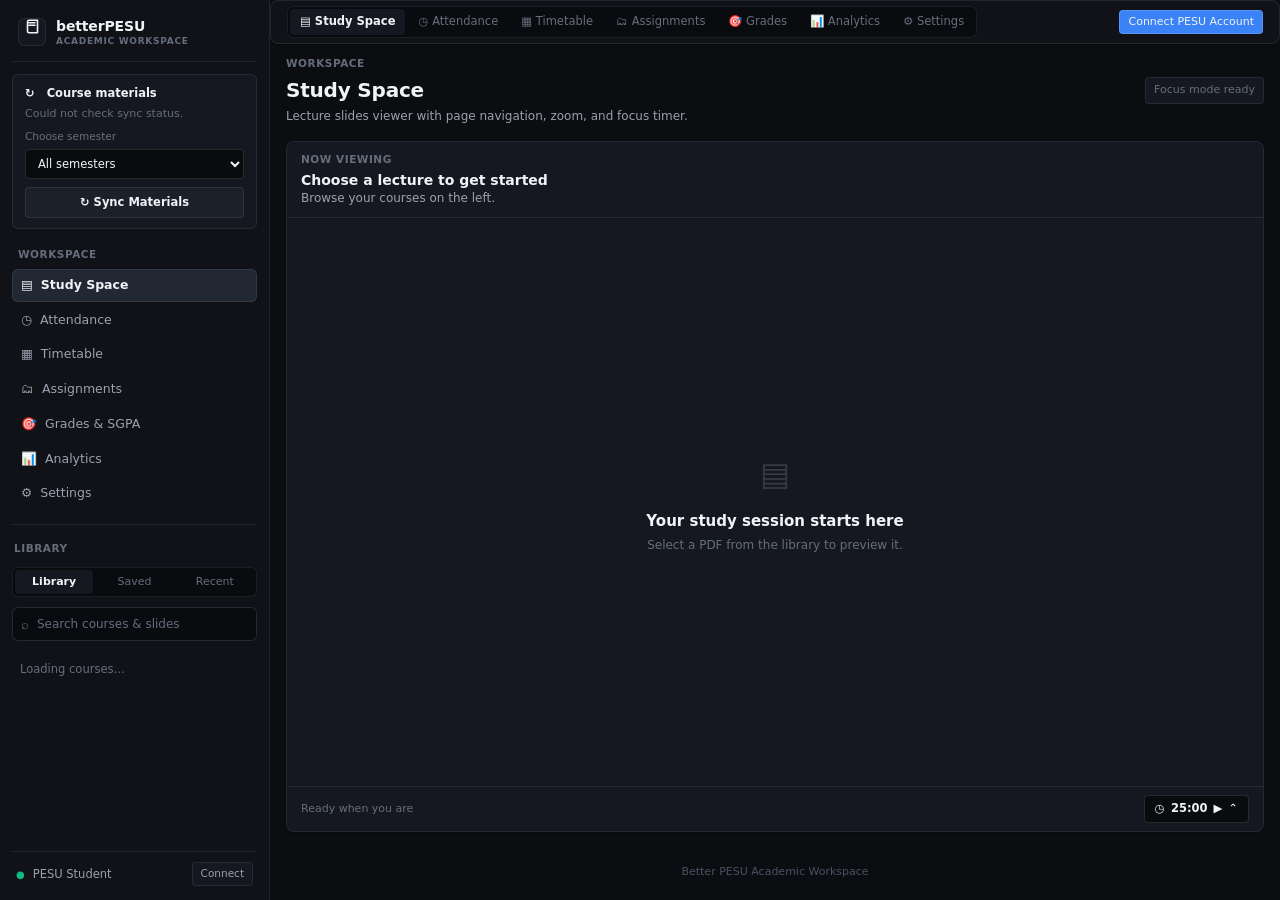
==== commit fbaccb48: "design: complete UI/UX overhaul inspired by Linear, Raycast, and native macOS design standards" ====
--- a/pesu-notes/templates/index.html
+++ b/pesu-notes/templates/index.html
@@ -7,15 +7,14 @@
   <link rel="stylesheet" href="/static/style.css?v=20261111">
 </head>
 <body>
-  <div class="glow glow-one"></div>
-  <div class="glow glow-two"></div>
-
   <div class="shell">
     <!-- SIDEBAR -->
-    <aside class="sidebar glass">
+    <aside class="sidebar">
       <div class="brand">
-        <span class="brand-icon">✦</span>
-        <span>better<span class="accent">PESU</span><small>ACADEMIC WORKSPACE</small></span>
+        <span class="brand-icon">
+          <svg width="15" height="15" viewBox="0 0 24 24" fill="none" stroke="currentColor" stroke-width="2.5" stroke-linecap="round" stroke-linejoin="round"><path d="M4 19.5v-15A2.5 2.5 0 0 1 6.5 2H20v20H6.5a2.5 2.5 0 0 1-2.5-2.5Z"></path><path d="M6 6h10"></path><path d="M6 10h10"></path></svg>
+        </span>
+        <span>betterPESU<small>Academic Workspace</small></span>
       </div>
 
       <!-- Sync Card -->
@@ -45,20 +44,20 @@
       </div>
 
       <!-- Main Section Switcher Tabs -->
-      <div class="side-heading">STUDENT WORKSPACE</div>
-      <div class="personal-tabs app-module-tabs">
-        <button id="tab-nav-study" class="module-nav-btn active">Study Space</button>
-        <button id="tab-nav-attendance" class="module-nav-btn">Attendance</button>
-        <button id="tab-nav-timetable" class="module-nav-btn">Timetable</button>
-        <button id="tab-nav-assignments" class="module-nav-btn">Assignments</button>
-        <button id="tab-nav-grades" class="module-nav-btn">Grades</button>
-        <button id="tab-nav-analytics" class="module-nav-btn">Analytics</button>
-        <button id="tab-nav-settings" class="module-nav-btn">Settings</button>
+      <div class="side-heading">WORKSPACE</div>
+      <div class="app-module-tabs">
+        <button id="tab-nav-study" class="module-nav-btn active"><span>▤</span> Study Space</button>
+        <button id="tab-nav-attendance" class="module-nav-btn"><span>◷</span> Attendance</button>
+        <button id="tab-nav-timetable" class="module-nav-btn"><span>▦</span> Timetable</button>
+        <button id="tab-nav-assignments" class="module-nav-btn"><span>🗂</span> Assignments</button>
+        <button id="tab-nav-grades" class="module-nav-btn"><span>🎯</span> Grades & SGPA</button>
+        <button id="tab-nav-analytics" class="module-nav-btn"><span>📊</span> Analytics</button>
+        <button id="tab-nav-settings" class="module-nav-btn"><span>⚙</span> Settings</button>
       </div>
 
       <!-- Library Section (Active when in Study Space) -->
       <div id="sidebar-library-section">
-        <div class="side-heading">YOUR LIBRARY</div>
+        <div class="side-heading">LIBRARY</div>
         <div class="personal-tabs">
           <button id="tab-library" class="active">Library</button>
           <button id="tab-bookmarks">Saved</button>
@@ -78,21 +77,45 @@
         <div class="student-mini-status">
           <span class="user-indicator-dot">●</span>
           <span id="sidebar-student-name">PESU Student</span>
+          <button id="sidebar-auth-btn" class="sidebar-auth-btn" type="button">Connect</button>
         </div>
       </div>
     </aside>
 
     <!-- MAIN VIEW AREA -->
     <main class="main">
+      <!-- GLOBAL TOP NAVIGATION BAR -->
+      <nav class="app-global-nav glass">
+        <div class="nav-brand-group">
+          <div class="app-tabs-pill">
+            <button id="nav-btn-study" class="nav-tab active" data-view="study">▤ Study Space</button>
+            <button id="nav-btn-attendance" class="nav-tab" data-view="attendance">◷ Attendance</button>
+            <button id="nav-btn-timetable" class="nav-tab" data-view="timetable">▦ Timetable</button>
+            <button id="nav-btn-assignments" class="nav-tab" data-view="assignments">🗂 Assignments</button>
+            <button id="nav-btn-grades" class="nav-tab" data-view="grades">🎯 Grades</button>
+            <button id="nav-btn-analytics" class="nav-tab" data-view="analytics">📊 Analytics</button>
+            <button id="nav-btn-settings" class="nav-tab" data-view="settings">⚙ Settings</button>
+          </div>
+        </div>
+        <div class="nav-auth-group">
+          <div id="nav-user-badge" class="nav-user-badge hidden">
+            <span class="user-indicator-dot">●</span>
+            <span id="nav-user-name">PESU Student</span>
+            <button id="btn-quick-logout" class="nav-logout-btn" type="button">Log Out</button>
+          </div>
+          <button id="btn-global-login" class="nav-login-btn" type="button">Connect PESU Account</button>
+        </div>
+      </nav>
+
       <!-- 1. PRIMARY VIEW: STUDY SPACE (The original workspace with PDF Viewer & Timer) -->
       <div id="view-study-space" class="module-view active">
         <header class="topbar">
           <div>
-            <div class="eyebrow">YOUR STUDY SPACE</div>
-            <h1>Study smarter<span class="accent">.</span></h1>
-            <p>Everything you need, all in one place.</p>
-          </div>
-          <div class="top-chip" id="focus-chip">✦ &nbsp; Focus mode ready</div>
+            <div class="eyebrow">WORKSPACE</div>
+            <h1>Study Space</h1>
+            <p>Lecture slides viewer with page navigation, zoom, and focus timer.</p>
+          </div>
+          <div class="top-chip" id="focus-chip">Focus mode ready</div>
         </header>
 
         <section class="workspace glass">
@@ -103,10 +126,22 @@
               <div id="document-path" class="subtle">Browse your courses on the left.</div>
             </div>
             <div class="doc-actions">
-              <button id="study-fullscreen" class="action hidden" type="button" aria-label="Enter fullscreen study mode" title="Fullscreen study mode">⛶ Focus View</button>
-              <button id="bookmark-current" class="action hidden" type="button">☆ Save</button>
-              <a id="open-link" class="action hidden" target="_blank" rel="noopener">↗ Open</a>
-              <a id="download-link" class="action hidden" download>↓ Download</a>
+              <div id="pdf-page-controls" class="pdf-page-nav hidden" title="Use Left / Right Arrow keys to navigate pages">
+                <button id="btn-pdf-prev" class="action" type="button" aria-label="Previous page (Left Arrow)" title="Previous page (Left Arrow)">◂</button>
+                <span id="pdf-page-indicator" class="pdf-page-indicator" title="Click to jump to a specific page">Page 1</span>
+                <button id="btn-pdf-next" class="action" type="button" aria-label="Next page (Right Arrow)" title="Next page (Right Arrow)">▸</button>
+              </div>
+              <div id="pdf-zoom-controls" class="pdf-zoom-nav hidden" title="Pinch trackpad to zoom in / out">
+                <button id="btn-pdf-zoom-out" class="action" type="button" title="Zoom out (−)">−</button>
+                <span id="pdf-zoom-indicator" class="pdf-zoom-indicator" title="Reset zoom to 100%">100%</span>
+                <button id="btn-pdf-zoom-in" class="action" type="button" title="Zoom in (+)">+</button>
+                <button id="btn-pdf-zoom-fit" class="action" type="button" title="Fit to screen width">⤢ Fit</button>
+              </div>
+              <button id="study-fullscreen" class="action hidden" type="button" aria-label="Enter fullscreen study mode" title="Fullscreen distraction-free study mode">⛶ Focus View</button>
+              <button id="bookmark-current" class="action hidden" type="button" title="Bookmark this lecture">☆ Bookmark</button>
+              <button id="btn-open-native" class="action hidden" type="button" title="Open PDF in Mac Preview or default viewer">↗ Preview</button>
+              <button id="btn-reveal-finder" class="action hidden" type="button" title="Show PDF in macOS Finder">📂 Finder</button>
+              <button id="btn-save-copy" class="action hidden" type="button" title="Save a copy of this PDF">↓ Save Copy</button>
             </div>
           </div>
 
@@ -116,11 +151,18 @@
             <p>Select a PDF from the library to preview it.</p>
           </div>
 
+          <!-- Native Canvas PDF Stage with Trackpad Pinch-to-Zoom & Scroll Tracking -->
+          <div id="pdf-stage" class="pdf-stage hidden">
+            <div id="pdf-scroll-viewport" class="pdf-scroll-viewport" tabindex="0">
+              <div id="pdf-pages-container" class="pdf-pages-container"></div>
+            </div>
+          </div>
+
           <iframe id="pdf-viewer" title="Lecture PDF viewer" class="pdf-viewer hidden"></iframe>
 
           <div class="workspace-bottom">
             <span id="file-count">Ready when you are</span>
-            <button id="study-exit" class="study-exit" type="button" aria-label="Exit fullscreen study mode">⤢ Exit</button>
+            <button id="study-exit" class="study-exit" type="button" aria-label="Exit fullscreen study mode" title="Exit focus view (Esc)">✕ Exit Focus Mode</button>
             <div class="timer-wrap">
               <div id="timer-panel" class="timer-panel hidden">
                 <div class="timer-label">STAY IN THE ZONE</div>
@@ -151,66 +193,39 @@
         <header class="topbar">
           <div>
             <div class="eyebrow">ACADEMIC TRACKING</div>
-            <h1>Attendance Hub<span class="accent">.</span></h1>
-            <p>Live attendance percentage, bunk calculator, and what-if simulation.</p>
+            <h1>Attendance Hub</h1>
+            <p>Live subject-wise attendance and 75% exam eligibility tracking.</p>
           </div>
           <div class="module-top-actions">
-            <button id="btn-sync-attendance" class="action">↻ Sync from PESU</button>
+            <label class="sem-select-wrapper" style="display: flex; align-items: center; gap: 6px;">
+              <span class="subtle" style="font-size: 11px;">Sem:</span>
+              <select id="attendance-semester-select" class="sync-semester" style="margin:0; padding: 7px 12px; font-size: 12px; width: auto;">
+                <option value="">All Semesters</option>
+              </select>
+            </label>
+            <button id="btn-sync-attendance" class="sync-button" style="width: auto; padding: 8px 16px;">↻ Sync from PESU</button>
             <button id="btn-manual-attendance" class="action">+ Add Subject</button>
             <button id="btn-export-attendance-csv" class="action">↓ Export CSV</button>
             <button id="btn-import-attendance-csv" class="action">↑ Import CSV</button>
           </div>
         </header>
 
-        <div class="attendance-container">
+        <!-- Attendance Overview Summary Banner -->
+        <div class="att-summary-banner glass">
+          <div class="att-summary-col">
+            <span class="att-summary-label">ENROLLED COURSES</span>
+            <strong id="att-total-subjects" class="att-summary-num">0</strong>
+          </div>
+          <div class="att-summary-divider"></div>
+          <div class="att-summary-col">
+            <span class="att-summary-label">SAFE (≥ 75%)</span>
+            <strong id="att-safe-count" class="att-summary-num safe-text">0</strong>
+          </div>
+        </div>
+
+        <div class="attendance-container-full">
           <div class="attendance-cards-grid" id="attendance-cards-grid">
             <div class="empty">Loading attendance records…</div>
-          </div>
-
-          <!-- Bunk Calculator & Simulator Panel -->
-          <div class="attendance-sim-box glass">
-            <div class="timer-label">ATTENDANCE CALCULATOR & BUNK SIMULATOR</div>
-            <div class="sim-row">
-              <label class="sim-field">Subject
-                <select id="sim-subject-select" class="sync-semester">
-                  <option value="">Custom inputs</option>
-                </select>
-              </label>
-              <label class="sim-field">Attended
-                <input id="sim-input-attended" type="number" min="0" value="25" class="custom-input-sm">
-              </label>
-              <label class="sim-field">Conducted
-                <input id="sim-input-conducted" type="number" min="0" value="30" class="custom-input-sm">
-              </label>
-              <label class="sim-field">Target %
-                <input id="sim-input-target" type="number" min="1" max="100" value="75" class="custom-input-sm">
-              </label>
-            </div>
-
-            <div class="personal-tabs sim-tabs">
-              <button class="sim-tab-btn active" data-sim-tab="bunk">Bunk Classes</button>
-              <button class="sim-tab-btn" data-sim-tab="target">Classes Needed</button>
-              <button class="sim-tab-btn" data-sim-tab="chain">Sequence Simulator</button>
-            </div>
-
-            <div id="sim-body-bunk" class="sim-tab-body">
-              <label class="duration-label">What if I miss <input id="sim-bunk-count" type="number" min="1" max="40" value="2"> classes?</label>
-              <div id="sim-bunk-result" class="sim-stat-box">—</div>
-            </div>
-
-            <div id="sim-body-target" class="sim-tab-body hidden">
-              <div id="sim-target-result" class="sim-stat-box">—</div>
-            </div>
-
-            <div id="sim-body-chain" class="sim-tab-body hidden">
-              <label class="duration-label">Enter sequence (e.g. attend, bunk, attend):</label>
-              <input id="sim-chain-input" class="search-box-input-full" placeholder="attend, bunk, attend">
-              <button id="btn-run-chain" class="apply-minutes">Run Simulation</button>
-              <div id="sim-chain-output" class="chain-steps-list"></div>
-            </div>
-
-            <div class="matrix-heading">Projection for Next 5 Classes</div>
-            <div id="sim-matrix-grid" class="sim-matrix-grid"></div>
           </div>
         </div>
       </div>
@@ -220,10 +235,13 @@
         <header class="topbar">
           <div>
             <div class="eyebrow">SCHEDULE</div>
-            <h1>Class Timetable<span class="accent">.</span></h1>
+            <h1>Class Timetable</h1>
             <p>Your weekly lecture and lab period schedule.</p>
           </div>
-          <button id="btn-add-period" class="action">+ Add Period</button>
+          <div class="module-top-actions">
+            <button id="btn-sync-timetable" class="sync-button" style="width: auto; padding: 8px 16px;">↻ Sync Timetable from PESU</button>
+            <button id="btn-add-period" class="action">+ Add Period</button>
+          </div>
         </header>
 
         <div class="personal-tabs" id="tt-days">
@@ -236,7 +254,7 @@
         </div>
 
         <div class="timetable-grid glass" id="timetable-display-grid">
-          <div class="empty">No periods for this day. Click "+ Add Period" to add one.</div>
+          <div class="empty">No periods loaded. Click "↻ Sync Timetable from PESU" to fetch your schedule.</div>
         </div>
       </div>
 
@@ -245,7 +263,7 @@
         <header class="topbar">
           <div>
             <div class="eyebrow">PLANNER</div>
-            <h1>Assignments Tracker<span class="accent">.</span></h1>
+            <h1>Assignments Tracker</h1>
             <p>Keep track of course assignments, lab reports, and deadlines.</p>
           </div>
         </header>
@@ -280,33 +298,46 @@
       <div id="view-grades" class="module-view hidden">
         <header class="topbar">
           <div>
-            <div class="eyebrow">EVALUATION</div>
-            <h1>Grades & CIE<span class="accent">.</span></h1>
-            <p>Autonomous SGPA estimator and internal assessment calculator.</p>
+            <div class="eyebrow">ACADEMIC PERFORMANCE & PREDICTION</div>
+            <h1>GPA & ISA Marks Predictor</h1>
+            <p>Fetch your ISA 1 & 2 marks from PESU Academy and predict required ESA scores for your target SGPA.</p>
+          </div>
+          <div class="module-top-actions">
+            <label class="sem-select-wrapper" style="display: flex; align-items: center; gap: 6px;">
+              <span class="subtle" style="font-size: 11px;">Sem:</span>
+              <select id="gpa-semester-select" class="sync-semester" style="margin:0; padding: 7px 12px; font-size: 12px; width: auto;">
+                <option value="">Current Semester</option>
+              </select>
+            </label>
+            <button id="btn-fetch-isa-marks" class="sync-button" style="width: auto; padding: 8px 16px;">↻ Fetch Marks from PESU</button>
+            <button id="btn-add-gpa-course" class="action">+ Add Course</button>
           </div>
         </header>
 
-        <div class="grades-grid">
-          <div class="personal-panel glass">
-            <h2>Semester SGPA Estimator</h2>
-            <div id="sgpa-rows" class="sgpa-rows-container"></div>
-            <div class="sgpa-actions">
-              <button id="btn-add-sgpa-row" class="action">+ Add Subject</button>
-              <button id="btn-calc-sgpa" class="sync-button" style="width: auto; padding: 10px 20px;">Calculate SGPA</button>
-            </div>
-            <div id="sgpa-score-box" class="grade-result-pill">Estimated SGPA: —</div>
-          </div>
-
-          <div class="personal-panel glass">
-            <h2>CIE Internal Marks (Out of 50)</h2>
-            <form id="cie-form" class="cie-form-layout">
-              <label>ISA 1 (Scaled) <input id="cie-isa1" type="number" step="0.5" min="0" max="20" value="16" class="custom-input-sm"></label>
-              <label>ISA 2 (Scaled) <input id="cie-isa2" type="number" step="0.5" min="0" max="20" value="17" class="custom-input-sm"></label>
-              <label>Assignments / Quizzes <input id="cie-asg" type="number" step="0.5" min="0" max="10" value="9" class="custom-input-sm"></label>
-              <label>Lab / Project <input id="cie-lab" type="number" step="0.5" min="0" max="10" value="5" class="custom-input-sm"></label>
-              <button type="submit" class="sync-button">Calculate CIE</button>
-            </form>
-            <div id="cie-result-box" class="grade-result-pill">CIE Score: —</div>
+        <!-- GRAND SGPA METER BANNER -->
+        <div class="gpa-grand-banner glass">
+          <div class="gpa-grand-pill">
+            <span class="gpa-grand-label">PREDICTED SGPA</span>
+            <div class="gpa-grand-number-wrap">
+              <strong id="gpa-grand-score">0.00</strong>
+              <span class="gpa-grand-scale">/ 10.0</span>
+            </div>
+          </div>
+          <div class="gpa-grand-stats">
+            <div>Total Enrolled Credits: <strong id="gpa-total-credits">0</strong></div>
+            <div id="gpa-insight-text" class="subtle">Slide ISA and ESA marks to dynamically simulate your subject grades and semester GPA.</div>
+          </div>
+        </div>
+
+        <div class="grades-grid-full">
+          <!-- SUBJECT PREDICTOR CARDS -->
+          <div class="gpa-predictor-container">
+            <div class="gpa-predictor-subhead">
+              <span class="subtle" style="font-size: 12px;">Total (100) = CIE (50) + ESA (50% wt · /100 Reg, /50 CIE) · Grades update live as you drag sliders</span>
+            </div>
+            <div id="gpa-subjects-container" class="gpa-cards-grid">
+              <div class="empty">Loading course predictors…</div>
+            </div>
           </div>
         </div>
       </div>
@@ -316,7 +347,7 @@
         <header class="topbar">
           <div>
             <div class="eyebrow">PRODUCTIVITY</div>
-            <h1>Study Analytics<span class="accent">.</span></h1>
+            <h1>Study Analytics</h1>
             <p>Your focus habits, Pomodoro sessions, and weekly trends.</p>
           </div>
         </header>
@@ -346,43 +377,175 @@
       <div id="view-settings" class="module-view hidden">
         <header class="topbar">
           <div>
-            <div class="eyebrow">PREFERENCES</div>
-            <h1>Settings & Profile<span class="accent">.</span></h1>
-            <p>Manage your account, local data, and application status.</p>
+            <div class="eyebrow">PREFERENCES & CONFIGURATION</div>
+            <h1>Settings</h1>
+            <p>Customize your workspace theme, account connections, and application preferences.</p>
           </div>
         </header>
 
-        <div class="personal-panel glass">
-          <h2>PESU Academy Account</h2>
-          <div id="settings-profile-card" class="profile-card-content">
-            <p class="subtle">Sign in to automatically sync your slides and attendance.</p>
-          </div>
-          <div class="settings-btn-row">
-            <button id="btn-login-modal" class="sync-button" style="width: auto; padding: 10px 18px;">Connect Account</button>
-            <button id="btn-logout" class="action hidden">Log Out</button>
-          </div>
-        </div>
-
-        <div class="personal-panel glass">
-          <h2>Application & Storage</h2>
-          <div class="settings-row">
-            <div>
-              <strong>LibreOffice Status</strong>
-              <div class="subtle" id="settings-lo-desc">Required for PPTX to PDF conversion</div>
-            </div>
-            <span id="settings-lo-badge" class="badge-safe">Checking…</span>
-          </div>
-          <div class="settings-row">
-            <div>
-              <strong>Local Data Folder</strong>
-              <div class="subtle" id="settings-data-path">—</div>
-            </div>
-            <button id="btn-open-folder" class="action">Open in Finder/Explorer</button>
-          </div>
-        </div>
-      </div>
-
-      <div class="footer-note">✧ A calmer way to study, one lecture at a time.</div>
+        <div class="settings-grid">
+          <!-- CARD 1: THEME & APPEARANCE -->
+          <div class="personal-panel glass settings-card">
+            <div class="settings-card-header">
+              <div>
+                <h2>Workspace Theme</h2>
+                <div class="subtle">Select a color scheme that matches your study focus.</div>
+              </div>
+              <span class="theme-active-tag" id="current-theme-name">Midnight Slate</span>
+            </div>
+
+            <div class="theme-picker-grid">
+              <!-- Slate -->
+              <div class="theme-tile active" data-theme-id="slate">
+                <div class="theme-swatch" style="background: #0c0e14; border: 1px solid #38bdf8;">
+                  <span class="swatch-accent" style="background: #38bdf8;"></span>
+                </div>
+                <div class="theme-meta">
+                  <div class="theme-title">Midnight Slate</div>
+                  <div class="theme-desc">Charcoal & sky blue · Clean modern</div>
+                </div>
+                <span class="theme-check">✓</span>
+              </div>
+
+              <!-- Onyx -->
+              <div class="theme-tile" data-theme-id="onyx">
+                <div class="theme-swatch" style="background: #050506; border: 1px solid #e2e8f0;">
+                  <span class="swatch-accent" style="background: #e2e8f0;"></span>
+                </div>
+                <div class="theme-meta">
+                  <div class="theme-title">Onyx Black</div>
+                  <div class="theme-desc">True black & silver · Pure focus</div>
+                </div>
+                <span class="theme-check">✓</span>
+              </div>
+
+              <!-- Emerald -->
+              <div class="theme-tile" data-theme-id="emerald">
+                <div class="theme-swatch" style="background: #080d0a; border: 1px solid #34d399;">
+                  <span class="swatch-accent" style="background: #34d399;"></span>
+                </div>
+                <div class="theme-meta">
+                  <div class="theme-title">Nordic Forest</div>
+                  <div class="theme-desc">Deep pine & mint · Organic calm</div>
+                </div>
+                <span class="theme-check">✓</span>
+              </div>
+
+              <!-- Amber -->
+              <div class="theme-tile" data-theme-id="amber">
+                <div class="theme-swatch" style="background: #0e0a08; border: 1px solid #f59e0b;">
+                  <span class="swatch-accent" style="background: #f59e0b;"></span>
+                </div>
+                <div class="theme-meta">
+                  <div class="theme-title">Warm Amber</div>
+                  <div class="theme-desc">Espresso & warm copper · Cozy study</div>
+                </div>
+                <span class="theme-check">✓</span>
+              </div>
+
+              <!-- Iris -->
+              <div class="theme-tile" data-theme-id="iris">
+                <div class="theme-swatch" style="background: #0e0c18; border: 1px solid #a78bfa;">
+                  <span class="swatch-accent" style="background: #a78bfa;"></span>
+                </div>
+                <div class="theme-meta">
+                  <div class="theme-title">Classic Iris</div>
+                  <div class="theme-desc">Refined dusk & lavender purple</div>
+                </div>
+                <span class="theme-check">✓</span>
+              </div>
+            </div>
+
+            <div class="settings-divider"></div>
+
+            <div class="settings-toggle-row">
+              <div>
+                <strong>Ambient Background Lighting</strong>
+                <div class="subtle">Soft blurred glow along screen edges. Turn off for a flat minimal aesthetic.</div>
+              </div>
+              <label class="switch-toggle" title="Toggle ambient lighting">
+                <input id="toggle-ambient-glow" type="checkbox" checked>
+                <span class="slider"></span>
+              </label>
+            </div>
+          </div>
+
+          <!-- CARD 2: PESU ACADEMY ACCOUNT -->
+          <div class="personal-panel glass settings-card">
+            <div class="settings-card-header">
+              <div>
+                <h2>PESU Academy Connection</h2>
+                <div class="subtle">Secure, local-only authentication with your student credentials.</div>
+              </div>
+              <span id="settings-auth-status-badge" class="badge-safe">Checking…</span>
+            </div>
+
+            <div id="settings-profile-card" class="profile-card-content">
+              <p class="subtle">Sign in to automatically sync your slides and attendance.</p>
+            </div>
+
+            <div class="settings-btn-row">
+              <button id="btn-login-modal" class="sync-button" style="width: auto; padding: 9px 18px;">Connect Account</button>
+              <button id="btn-sync-all-settings" class="action">↻ Sync All Academic Data</button>
+              <button id="btn-logout" class="action-danger hidden">Log Out</button>
+            </div>
+          </div>
+
+          <!-- CARD 3: APPLICATION, STORAGE & TOOLS -->
+          <div class="personal-panel glass settings-card">
+            <div class="settings-card-header">
+              <div>
+                <h2>Storage & Environment</h2>
+                <div class="subtle">Local folders, document converters, and desktop runtime.</div>
+              </div>
+            </div>
+
+            <div class="settings-list-grid">
+              <div class="settings-item-box">
+                <div class="item-title-row">
+                  <span>LibreOffice Converter</span>
+                  <span id="settings-lo-badge" class="badge-safe">Checking…</span>
+                </div>
+                <div class="subtle" id="settings-lo-desc">Enables local PPTX to PDF conversion.</div>
+              </div>
+
+              <div class="settings-item-box">
+                <div class="item-title-row">
+                  <span>Unit PDF Merger</span>
+                  <button id="btn-merge-all-units" class="action-sm">⧉ Combine All Unit PDFs</button>
+                </div>
+                <div class="subtle">Combines all individual lecture slides in each unit into a single unified unit PDF.</div>
+              </div>
+
+              <div class="settings-item-box">
+                <div class="item-title-row">
+                  <span>Local Data Directory</span>
+                  <button id="btn-open-folder" class="action-sm">📂 Open in Finder</button>
+                </div>
+                <div class="subtle path-truncate" id="settings-data-path">—</div>
+              </div>
+
+              <div class="settings-item-box">
+                <div class="item-title-row">
+                  <span>Desktop Runtime</span>
+                  <span class="badge-chip">macOS · PyWebView</span>
+                </div>
+                <div class="subtle">Native high-performance desktop webview environment.</div>
+              </div>
+
+              <div class="settings-item-box">
+                <div class="item-title-row">
+                  <span>Local SQLite Database</span>
+                  <span class="badge-chip">betterpesu.db</span>
+                </div>
+                <div class="subtle">Encrypted and isolated local database for offline fast loading.</div>
+              </div>
+            </div>
+          </div>
+        </div>
+      </div>
+
+      <div class="footer-note">Better PESU Academic Workspace</div>
     </main>
   </div>
 
@@ -461,6 +624,7 @@
     </div>
   </div>
 
+  <script src="/static/vendor/pdfjs/pdf.min.js"></script>
   <script src="/static/app.js"></script>
 </body>
 </html>
--- a/static/style.css
+++ b/static/style.css
@@ -1,510 +1,621 @@
 /* =====================================================================
-   Better PESU Acad — Modern Sleek Application Stylesheet
-   Features multiple curated themes: Slate, Onyx, Emerald, Amber, Iris.
+   Better PESU Acad — Professional Design System
+   Inspired by Linear, Notion, Raycast, and native macOS applications.
+   Engineered for focus, clarity, high density, and timeless utility.
    ===================================================================== */
 
 /* =========================================================
-   THEME DEFINITIONS & CSS VARIABLES
+   1. DESIGN TOKENS & SYSTEM THEMES
    ========================================================= */
 
-/* 1. Midnight Slate (Default: Clean Charcoal & Sky Blue - Sleek, Calm, Modern) */
 :root,
 [data-theme="slate"] {
   color-scheme: dark;
-  font-family: Inter, ui-sans-serif, system-ui, -apple-system, BlinkMacSystemFont, "Segoe UI", sans-serif;
-
-  --bg-app: #0c0e14;
-  --bg-card: rgba(18, 22, 31, 0.78);
-  --bg-card-hover: rgba(25, 31, 44, 0.88);
-  --bg-card-solid: #131722;
-  --bg-input: rgba(11, 14, 20, 0.75);
+  font-family: -apple-system, BlinkMacSystemFont, "SF Pro Text", "SF Pro Display", "Inter", ui-sans-serif, system-ui, sans-serif;
+  -webkit-font-smoothing: antialiased;
+  -moz-osx-font-smoothing: grayscale;
+
+  /* Neutrals: Deep, balanced, low-glare canvas */
+  --bg-app: #0c0d11;
+  --bg-sidebar: #101217;
+  --bg-surface: #151820;
+  --bg-surface-hover: #1c202a;
+  --bg-surface-active: #222734;
+  --bg-input: #0a0b0e;
+  --bg-card: #14171f;
+  --bg-card-hover: #191d27;
+  --bg-card-solid: #14171f;
+  --bg-topbar: #101217;
+  --bg-subtle: rgba(255, 255, 255, 0.03);
+
+  /* Borders: Sharp, 1px micro-contrasting dividers */
+  --border-subtle: rgba(255, 255, 255, 0.08);
   --border-glass: rgba(255, 255, 255, 0.08);
-  --border-glass-hover: rgba(56, 189, 248, 0.4);
+  --border-glass-hover: rgba(255, 255, 255, 0.16);
   --border-input: rgba(255, 255, 255, 0.12);
-
-  --accent-primary: #38bdf8;
-  --accent-secondary: #0284c7;
-  --accent-subtle: rgba(56, 189, 248, 0.12);
-  --accent-gradient: linear-gradient(135deg, #0284c7, #38bdf8);
-
-  --glow-1: rgba(14, 165, 233, 0.13);
-  --glow-2: rgba(30, 58, 138, 0.09);
-
-  --text-main: #f1f5f9;
+  --border-input-focus: #3b82f6;
+
+  /* Typography: High contrast, neutral scale */
+  --text-main: #f1f3f6;
+  --text-subtle: #9ba1af;
+  --text-dim: #656d7d;
+  --text-muted: #4b5260;
+  --text-accent: #3b82f6;
+
+  /* Accents: Purposeful, restrained, solid */
+  --accent-primary: #3b82f6;
+  --accent-secondary: #2563eb;
+  --accent-subtle: rgba(59, 130, 246, 0.12);
+  --accent-gradient: #3b82f6;
+
+  /* Semantic status colors */
+  --color-safe: #10b981;
+  --color-safe-bg: rgba(16, 185, 129, 0.12);
+  --color-safe-border: rgba(16, 185, 129, 0.28);
+  --color-safe-text: #34d399;
+
+  --color-warn: #f59e0b;
+  --color-warn-bg: rgba(245, 158, 11, 0.12);
+  --color-warn-border: rgba(245, 158, 11, 0.28);
+  --color-warn-text: #fbbf24;
+
+  --color-danger: #ef4444;
+  --color-danger-bg: rgba(239, 68, 68, 0.12);
+  --color-danger-border: rgba(239, 68, 68, 0.28);
+  --color-danger-text: #f87171;
+
+  /* Shadows: Clean elevation instead of hazy dark spreads */
+  --shadow-sm: 0 1px 2px rgba(0, 0, 0, 0.35);
+  --shadow-card: 0 1px 3px rgba(0, 0, 0, 0.25);
+  --shadow-dropdown: 0 8px 24px rgba(0, 0, 0, 0.5), 0 0 0 1px rgba(255, 255, 255, 0.08);
+  --shadow-modal: 0 24px 48px -12px rgba(0, 0, 0, 0.7), 0 0 0 1px rgba(255, 255, 255, 0.1);
+
+  /* Clean micro-radii */
+  --radius-sm: 4px;
+  --radius-md: 6px;
+  --radius-lg: 8px;
+  --radius-xl: 10px;
+}
+
+/* Onyx Black: Minimalist Studio Focus */
+[data-theme="onyx"] {
+  --bg-app: #050608;
+  --bg-sidebar: #090a0d;
+  --bg-surface: #0e1014;
+  --bg-surface-hover: #14171d;
+  --bg-surface-active: #1b1e26;
+  --bg-input: #050607;
+  --bg-card: #0d0f13;
+  --bg-card-hover: #13151b;
+  --bg-card-solid: #0d0f13;
+  --bg-topbar: #090a0d;
+  --bg-subtle: rgba(255, 255, 255, 0.02);
+
+  --border-subtle: rgba(255, 255, 255, 0.07);
+  --border-glass: rgba(255, 255, 255, 0.07);
+  --border-glass-hover: rgba(255, 255, 255, 0.14);
+  --border-input: rgba(255, 255, 255, 0.1);
+  --border-input-focus: #e2e8f0;
+
+  --text-main: #f8fafc;
   --text-subtle: #94a3b8;
-  --text-dim: #64748b;
-  --text-accent: #38bdf8;
-
-  --chip-bg: rgba(56, 189, 248, 0.12);
-  --chip-text: #7dd3fc;
-  --chip-border: rgba(56, 189, 248, 0.28);
-
-  --shadow-card: 0 16px 40px rgba(0, 0, 0, 0.45);
-}
-
-/* 2. Onyx Black (True Black & Silver - Minimalist Studio) */
-[data-theme="onyx"] {
-  --bg-app: #050506;
-  --bg-card: rgba(17, 17, 20, 0.82);
-  --bg-card-hover: rgba(26, 26, 30, 0.92);
-  --bg-card-solid: #111113;
-  --bg-input: rgba(9, 9, 11, 0.85);
-  --border-glass: rgba(255, 255, 255, 0.09);
-  --border-glass-hover: rgba(255, 255, 255, 0.35);
-  --border-input: rgba(255, 255, 255, 0.14);
-
-  --accent-primary: #f1f5f9;
-  --accent-secondary: #94a3b8;
-  --accent-subtle: rgba(255, 255, 255, 0.09);
-  --accent-gradient: linear-gradient(135deg, #334155, #64748b);
-
-  --glow-1: rgba(255, 255, 255, 0.04);
-  --glow-2: rgba(148, 163, 184, 0.03);
-
-  --text-main: #f8fafc;
-  --text-subtle: #a1a1aa;
-  --text-dim: #71717a;
-  --text-accent: #ffffff;
-
-  --chip-bg: rgba(255, 255, 255, 0.08);
-  --chip-text: #e2e8f0;
-  --chip-border: rgba(255, 255, 255, 0.2);
-
-  --shadow-card: 0 16px 40px rgba(0, 0, 0, 0.65);
-}
-
-/* 3. Nordic Forest (Deep Pine & Emerald - Natural Study) */
+  --text-dim: #5c6474;
+  --text-muted: #434a58;
+  --text-accent: #f8fafc;
+
+  --accent-primary: #e2e8f0;
+  --accent-secondary: #cbd5e1;
+  --accent-subtle: rgba(255, 255, 255, 0.08);
+  --accent-gradient: #e2e8f0;
+}
+
+/* Nordic Forest: Deep Pine & Crisp Mint */
 [data-theme="emerald"] {
-  --bg-app: #070d09;
-  --bg-card: rgba(12, 22, 16, 0.8);
-  --bg-card-hover: rgba(18, 32, 24, 0.9);
-  --bg-card-solid: #0e1c14;
-  --bg-input: rgba(7, 13, 9, 0.75);
+  --bg-app: #060907;
+  --bg-sidebar: #0a0e0b;
+  --bg-surface: #0f1511;
+  --bg-surface-hover: #151d18;
+  --bg-surface-active: #1c2620;
+  --bg-input: #050806;
+  --bg-card: #0d130f;
+  --bg-card-hover: #121914;
+  --bg-card-solid: #0d130f;
+  --bg-topbar: #0a0e0b;
+  --bg-subtle: rgba(52, 211, 153, 0.03);
+
+  --border-subtle: rgba(255, 255, 255, 0.07);
+  --border-glass: rgba(255, 255, 255, 0.07);
+  --border-glass-hover: rgba(52, 211, 153, 0.25);
+  --border-input: rgba(255, 255, 255, 0.1);
+  --border-input-focus: #34d399;
+
+  --text-main: #f0fdf4;
+  --text-subtle: #9ec5ad;
+  --text-dim: #5b7968;
+  --text-muted: #42584c;
+  --text-accent: #34d399;
+
+  --accent-primary: #10b981;
+  --accent-secondary: #059669;
+  --accent-subtle: rgba(16, 185, 129, 0.12);
+  --accent-gradient: #10b981;
+}
+
+/* Warm Amber: Espresso & Warm Copper */
+[data-theme="amber"] {
+  --bg-app: #090706;
+  --bg-sidebar: #0e0b09;
+  --bg-surface: #14100d;
+  --bg-surface-hover: #1b1512;
+  --bg-surface-active: #241c18;
+  --bg-input: #070605;
+  --bg-card: #120e0b;
+  --bg-card-hover: #18130f;
+  --bg-card-solid: #120e0b;
+  --bg-topbar: #0e0b09;
+  --bg-subtle: rgba(245, 158, 11, 0.03);
+
+  --border-subtle: rgba(255, 255, 255, 0.07);
+  --border-glass: rgba(255, 255, 255, 0.07);
+  --border-glass-hover: rgba(245, 158, 11, 0.25);
+  --border-input: rgba(255, 255, 255, 0.1);
+  --border-input-focus: #f59e0b;
+
+  --text-main: #fef3c7;
+  --text-subtle: #ccb096;
+  --text-dim: #7f6a58;
+  --text-muted: #57483a;
+  --text-accent: #f59e0b;
+
+  --accent-primary: #d97706;
+  --accent-secondary: #b45309;
+  --accent-subtle: rgba(217, 119, 6, 0.12);
+  --accent-gradient: #d97706;
+}
+
+/* Classic Iris: Dusk Slate & Indigo */
+[data-theme="iris"] {
+  --bg-app: #0a0a12;
+  --bg-sidebar: #0e0e18;
+  --bg-surface: #131320;
+  --bg-surface-hover: #19192a;
+  --bg-surface-active: #212136;
+  --bg-input: #07070d;
+  --bg-card: #11111d;
+  --bg-card-hover: #171727;
+  --bg-card-solid: #11111d;
+  --bg-topbar: #0e0e18;
+  --bg-subtle: rgba(99, 102, 241, 0.03);
+
+  --border-subtle: rgba(255, 255, 255, 0.08);
   --border-glass: rgba(255, 255, 255, 0.08);
-  --border-glass-hover: rgba(52, 211, 153, 0.4);
-  --border-input: rgba(255, 255, 255, 0.12);
-
-  --accent-primary: #34d399;
-  --accent-secondary: #059669;
-  --accent-subtle: rgba(52, 211, 153, 0.12);
-  --accent-gradient: linear-gradient(135deg, #059669, #10b981);
-
-  --glow-1: rgba(16, 185, 129, 0.11);
-  --glow-2: rgba(5, 150, 105, 0.07);
-
-  --text-main: #ecfdf5;
-  --text-subtle: #9cd3be;
-  --text-dim: #609b82;
-  --text-accent: #34d399;
-
-  --chip-bg: rgba(52, 211, 153, 0.12);
-  --chip-text: #6ee7b7;
-  --chip-border: rgba(52, 211, 153, 0.28);
-
-  --shadow-card: 0 16px 40px rgba(0, 0, 0, 0.5);
-}
-
-/* 4. Warm Amber (Obsidian Espresso & Warm Bronze) */
-[data-theme="amber"] {
-  --bg-app: #0d0907;
-  --bg-card: rgba(23, 17, 13, 0.8);
-  --bg-card-hover: rgba(33, 24, 19, 0.9);
-  --bg-card-solid: #1a130e;
-  --bg-input: rgba(12, 9, 7, 0.75);
-  --border-glass: rgba(255, 255, 255, 0.08);
-  --border-glass-hover: rgba(245, 158, 11, 0.4);
-  --border-input: rgba(255, 255, 255, 0.12);
-
-  --accent-primary: #f59e0b;
-  --accent-secondary: #d97706;
-  --accent-subtle: rgba(245, 158, 11, 0.12);
-  --accent-gradient: linear-gradient(135deg, #b45309, #f59e0b);
-
-  --glow-1: rgba(245, 158, 11, 0.11);
-  --glow-2: rgba(180, 83, 9, 0.07);
-
-  --text-main: #fef3c7;
-  --text-subtle: #d6b896;
-  --text-dim: #997858;
-  --text-accent: #fbbf24;
-
-  --chip-bg: rgba(245, 158, 11, 0.12);
-  --chip-text: #fcd34d;
-  --chip-border: rgba(245, 158, 11, 0.28);
-
-  --shadow-card: 0 16px 40px rgba(0, 0, 0, 0.5);
-}
-
-/* 5. Classic Iris (Refined Dusk Lavender Purple - Subdued) */
-[data-theme="iris"] {
-  --bg-app: #0d0a18;
-  --bg-card: rgba(20, 16, 32, 0.78);
-  --bg-card-hover: rgba(28, 23, 44, 0.9);
-  --bg-card-solid: #151122;
-  --bg-input: rgba(12, 10, 22, 0.75);
-  --border-glass: rgba(255, 255, 255, 0.08);
-  --border-glass-hover: rgba(167, 139, 250, 0.4);
-  --border-input: rgba(255, 255, 255, 0.12);
-
-  --accent-primary: #a78bfa;
-  --accent-secondary: #7c3aed;
-  --accent-subtle: rgba(167, 139, 250, 0.12);
-  --accent-gradient: linear-gradient(135deg, #6d28d9, #8b5cf6);
-
-  --glow-1: rgba(139, 92, 246, 0.12);
-  --glow-2: rgba(99, 102, 241, 0.08);
+  --border-glass-hover: rgba(99, 102, 241, 0.3);
+  --border-input: rgba(255, 255, 255, 0.11);
+  --border-input-focus: #6366f1;
 
   --text-main: #f5f3ff;
-  --text-subtle: #b4a7d6;
-  --text-dim: #7a6e99;
-  --text-accent: #c4b5fd;
-
-  --chip-bg: rgba(167, 139, 250, 0.12);
-  --chip-text: #d8c9ff;
-  --chip-border: rgba(167, 139, 250, 0.28);
-
-  --shadow-card: 0 16px 40px rgba(0, 0, 0, 0.5);
-}
-
-* {
+  --text-subtle: #a5a2bf;
+  --text-dim: #676385;
+  --text-muted: #4b4863;
+  --text-accent: #818cf8;
+
+  --accent-primary: #6366f1;
+  --accent-secondary: #4f46e5;
+  --accent-subtle: rgba(99, 102, 241, 0.12);
+  --accent-gradient: #6366f1;
+}
+
+/* =========================================================
+   2. RESET & FOUNDATIONS
+   ========================================================= */
+
+*, *::before, *::after {
   box-sizing: border-box;
 }
 
-body {
+html, body {
   margin: 0;
+  padding: 0;
   height: 100vh;
   max-height: 100vh;
+  width: 100vw;
   overflow: hidden;
-  color: var(--text-main);
   background: var(--bg-app);
-  transition: background-color 0.3s ease, color 0.3s ease;
-}
-
-/* Ambient Subtle Lighting */
+  color: var(--text-main);
+  font-size: 13px;
+  line-height: 1.5;
+}
+
+/* Eliminate all stereotypical AI gradient lighting blobs */
 .glow {
-  position: fixed;
-  z-index: -1;
-  border-radius: 50%;
-  filter: blur(120px);
-  pointer-events: none;
-  transition: background 0.4s ease, opacity 0.4s ease;
-}
-
-body.no-glow .glow {
   display: none !important;
 }
 
-.glow-one {
-  width: 580px;
-  height: 580px;
-  top: -240px;
-  left: -150px;
-  background: var(--glow-1);
-}
-
-.glow-two {
-  width: 640px;
-  height: 600px;
-  bottom: -300px;
-  right: -150px;
-  background: var(--glow-2);
-}
-
-/* Layout Shell */
+/* Clean Custom Scrollbars */
+::-webkit-scrollbar {
+  width: 6px;
+  height: 6px;
+}
+::-webkit-scrollbar-track {
+  background: transparent;
+}
+::-webkit-scrollbar-thumb {
+  background: rgba(255, 255, 255, 0.14);
+  border-radius: 999px;
+}
+::-webkit-scrollbar-thumb:hover {
+  background: rgba(255, 255, 255, 0.24);
+}
+
+/* Typography elements */
+h1, h2, h3, h4, p {
+  margin: 0;
+}
+
+input, button, select, textarea {
+  font: inherit;
+}
+
+button {
+  border: none;
+  background: transparent;
+  cursor: pointer;
+  user-select: none;
+}
+
+.subtle {
+  color: var(--text-subtle);
+  font-size: 12px;
+}
+
+.eyebrow {
+  font-size: 10.5px;
+  font-weight: 600;
+  letter-spacing: 0.05em;
+  text-transform: uppercase;
+  color: var(--text-dim);
+  margin-bottom: 3px;
+}
+
+.accent {
+  color: var(--accent-primary);
+}
+
+/* Standardized Flat Surface Container */
+.glass {
+  background: var(--bg-card);
+  border: 1px solid var(--border-subtle);
+  border-radius: var(--radius-lg);
+  box-shadow: var(--shadow-sm);
+  transition: border-color 0.15s ease, background-color 0.15s ease;
+}
+
+/* =========================================================
+   3. DESKTOP APPLICATION SHELL
+   ========================================================= */
+
 .shell {
   display: grid;
-  grid-template-columns: 295px minmax(0, 1fr);
-  gap: 18px;
-  max-width: 1750px;
+  grid-template-columns: 270px minmax(0, 1fr);
   height: 100vh;
   max-height: 100vh;
-  box-sizing: border-box;
-  margin: auto;
-  padding: 14px 20px;
+  width: 100vw;
   overflow: hidden;
-}
-
-.glass {
-  background: var(--bg-card);
-  border: 1px solid var(--border-glass);
-  box-shadow: var(--shadow-card);
-  -webkit-backdrop-filter: blur(24px);
-  backdrop-filter: blur(24px);
-  border-radius: 20px;
-  transition: background-color 0.3s ease, border-color 0.3s ease;
+  background: var(--bg-app);
 }
 
 /* =========================================================
-   SIDEBAR
+   4. SIDEBAR NAVIGATION
    ========================================================= */
+
 .sidebar {
   display: flex;
   flex-direction: column;
   height: 100%;
-  max-height: calc(100vh - 28px);
-  padding: 20px 18px;
-  box-sizing: border-box;
+  max-height: 100vh;
+  background: var(--bg-sidebar);
+  border-right: 1px solid var(--border-subtle);
+  padding: 14px 12px;
   overflow-y: auto;
   overflow-x: hidden;
   scrollbar-width: thin;
-  scrollbar-color: rgba(167, 139, 250, 0.25) transparent;
-}
-
-.sidebar::-webkit-scrollbar {
-  width: 5px;
-}
-
-.sidebar::-webkit-scrollbar-track {
-  background: transparent;
-}
-
-.sidebar::-webkit-scrollbar-thumb {
-  background: rgba(167, 139, 250, 0.22);
-  border-radius: 999px;
 }
 
 .brand {
   flex-shrink: 0;
   display: flex;
   align-items: center;
-  gap: 12px;
-  font-size: 23px;
-  font-weight: 800;
-  letter-spacing: -1px;
-  padding: 2px 8px 24px;
+  gap: 10px;
+  padding: 4px 6px 14px 6px;
+  border-bottom: 1px solid var(--border-subtle);
+  margin-bottom: 12px;
 }
 
 .brand-icon {
   display: grid;
   place-items: center;
-  background: var(--accent-subtle);
+  width: 28px;
+  height: 28px;
+  border-radius: var(--radius-md);
+  background: var(--bg-surface);
+  border: 1px solid var(--border-subtle);
   color: var(--accent-primary);
-  border: 1px solid var(--border-glass-hover);
-  width: 42px;
-  height: 42px;
-  border-radius: 14px;
-  font-size: 25px;
+  font-size: 14px;
+  font-weight: 700;
+}
+
+.brand > span {
+  display: flex;
+  flex-direction: column;
+  font-size: 14px;
+  font-weight: 700;
+  letter-spacing: -0.01em;
+  color: var(--text-main);
+  line-height: 1.2;
 }
 
 .brand small {
-  display: block;
   font-size: 9px;
-  letter-spacing: 2px;
-  font-weight: 650;
-  color: var(--text-dim);
+  font-weight: 600;
+  letter-spacing: 0.08em;
+  color: var(--text-dim);
+  text-transform: uppercase;
   margin-top: 1px;
 }
 
-.accent {
-  color: var(--accent-primary);
-}
-
-/* Local Sync Control Card */
+/* Local Sync Widget */
 .sync-card {
   flex-shrink: 0;
-  margin: 0 0 18px;
-  padding: 14px;
-  border: 1px solid var(--border-glass);
-  border-radius: 14px;
-  background: var(--bg-card);
+  background: var(--bg-surface);
+  border: 1px solid var(--border-subtle);
+  border-radius: var(--radius-md);
+  padding: 10px 12px;
+  margin-bottom: 14px;
 }
 
 .sync-title {
-  font-size: 12px;
-  font-weight: 750;
-  color: var(--text-main);
+  font-size: 11.5px;
+  font-weight: 600;
+  color: var(--text-main);
+  display: flex;
+  align-items: center;
+  gap: 6px;
 }
 
 .sync-status {
   font-size: 11px;
-  line-height: 1.5;
-  color: var(--text-subtle);
-  margin: 8px 0 12px;
+  color: var(--text-dim);
+  margin: 4px 0 8px;
+  line-height: 1.4;
   overflow-wrap: anywhere;
 }
 
 .sync-semester-label {
   display: block;
-  margin: 10px 0 5px;
-  font-size: 12px;
-  opacity: .8;
+  font-size: 10.5px;
+  font-weight: 500;
+  color: var(--text-dim);
+  margin-bottom: 4px;
 }
 
 .sync-semester {
   width: 100%;
-  min-width: 0;
-  padding: 9px 10px;
-  margin-bottom: 10px;
+  background: var(--bg-input);
   border: 1px solid var(--border-input);
-  border-radius: 10px;
-  background: var(--bg-input);
-  color: var(--text-main);
-  font: inherit;
+  border-radius: var(--radius-sm);
+  padding: 6px 8px;
+  color: var(--text-main);
+  font-size: 11.5px;
+  margin-bottom: 8px;
+  outline: none;
+  transition: border-color 0.15s;
 }
 
 .sync-semester:focus-visible {
-  outline: 2px solid var(--accent-primary);
-  outline-offset: 2px;
-}
-
-.sync-semester:disabled {
-  opacity: .55;
-  cursor: not-allowed;
+  border-color: var(--border-input-focus);
 }
 
 .sync-button {
   width: 100%;
-  border: 1px solid var(--border-glass-hover);
-  border-radius: 10px;
-  padding: 11px;
-  color: #fff;
-  background: var(--accent-gradient);
-  font: inherit;
-  font-size: 12px;
-  font-weight: 700;
+  background: var(--bg-surface-hover);
+  border: 1px solid var(--border-subtle);
+  border-radius: var(--radius-sm);
+  padding: 6px 10px;
+  color: var(--text-main);
+  font-size: 11.5px;
+  font-weight: 600;
+  display: inline-flex;
+  align-items: center;
+  justify-content: center;
+  gap: 6px;
   cursor: pointer;
-  transition: opacity 0.2s, transform 0.1s;
+  transition: background-color 0.15s, border-color 0.15s;
 }
 
 .sync-button:hover {
-  opacity: 0.92;
-  transform: translateY(-1px);
+  background: var(--bg-surface-active);
+  border-color: var(--border-glass-hover);
+}
+
+.sync-button:active {
+  transform: scale(0.99);
 }
 
 .sync-button:disabled {
-  opacity: .6;
-  cursor: wait;
-}
-
-/* Live Sync Progress */
+  opacity: 0.5;
+  cursor: not-allowed;
+}
+
+/* Sync Progress */
 .sync-progress-panel {
-  margin-top: 13px;
-  padding-top: 12px;
-  border-top: 1px solid rgba(167, 139, 250, .18);
-}
-
-.sync-progress-panel[hidden] {
-  display: none !important;
-}
-
-.sync-progress-heading, .sync-progress-meta {
+  margin-top: 10px;
+  padding-top: 8px;
+  border-top: 1px solid var(--border-subtle);
+}
+
+.sync-progress-heading {
   display: flex;
   justify-content: space-between;
-  align-items: center;
-  gap: 8px;
-}
-
-.sync-progress-heading {
-  font-size: 12px;
-  font-weight: 600;
-  margin-bottom: 9px;
+  font-size: 11px;
+  color: var(--text-subtle);
+  margin-bottom: 6px;
 }
 
 .sync-progress-heading strong {
-  color: #c4b5fd;
   font-variant-numeric: tabular-nums;
+  color: var(--text-main);
 }
 
 .sync-progress-track {
-  height: 8px;
+  height: 5px;
   border-radius: 999px;
+  background: var(--bg-input);
   overflow: hidden;
-  background: rgba(167, 139, 250, .17);
+  border: 1px solid var(--border-subtle);
 }
 
 .sync-progress-fill {
   height: 100%;
-  width: 0;
+  width: 0%;
+  background: var(--accent-primary);
   border-radius: inherit;
-  background: linear-gradient(90deg, #8b5cf6, #c4b5fd);
-  transition: width .35s ease;
+  transition: width 0.3s ease;
 }
 
 .sync-current-subject {
-  font-size: 11px;
-  opacity: .85;
+  font-size: 10.5px;
+  color: var(--text-dim);
+  margin-top: 6px;
   overflow-wrap: anywhere;
-  margin-top: 8px;
-}
-
-.sync-current-subject:empty {
-  display: none;
-}
-
-.sync-progress-meta {
-  margin-top: 8px;
+}
+
+.sync-progress-meta,
+.sync-files-count {
   font-size: 10px;
-  opacity: .85;
-}
-
-.sync-files-count {
-  margin-top: 6px;
-  font-size: 10px;
-  opacity: .7;
-}
-
-/* Module Switcher Tabs */
-.side-heading, .eyebrow, .timer-label {
-  color: #aca0cf;
-  font-size: 10px;
-  letter-spacing: 2px;
-  font-weight: 800;
-}
-
+  color: var(--text-dim);
+  margin-top: 4px;
+}
+
+/* Section Headings */
 .side-heading {
-  padding: 0 10px 10px;
-}
-
+  font-size: 10.5px;
+  font-weight: 600;
+  letter-spacing: 0.05em;
+  text-transform: uppercase;
+  color: var(--text-dim);
+  padding: 4px 6px 6px 6px;
+}
+
+/* Sidebar Vertical Module Navigation Tabs */
+.app-module-tabs {
+  display: flex;
+  flex-direction: column;
+  gap: 2px;
+  margin-bottom: 14px;
+}
+
+.module-nav-btn {
+  display: flex;
+  align-items: center;
+  gap: 8px;
+  width: 100%;
+  padding: 6px 8px;
+  border-radius: var(--radius-md);
+  color: var(--text-subtle);
+  font-size: 12.5px;
+  font-weight: 500;
+  text-align: left;
+  border: 1px solid transparent;
+  background: transparent;
+  transition: background-color 0.12s, color 0.12s;
+}
+
+.module-nav-btn:hover {
+  background: var(--bg-surface-hover);
+  color: var(--text-main);
+}
+
+.module-nav-btn.active {
+  background: var(--bg-surface-active);
+  color: var(--text-main);
+  font-weight: 600;
+  border-color: var(--border-subtle);
+}
+
+/* Sidebar Library Section */
+#sidebar-library-section {
+  display: flex;
+  flex-direction: column;
+  flex: 1 1 0;
+  min-height: 180px;
+  overflow: hidden;
+  border-top: 1px solid var(--border-subtle);
+  padding-top: 12px;
+}
+
+#sidebar-library-section[hidden] {
+  display: none !important;
+}
+
+#sidebar-library-section .side-heading {
+  padding-left: 2px;
+}
+
+/* Library Segmented Control (Library / Saved / Recent) */
 .personal-tabs {
   display: flex;
-  gap: 6px;
-  flex-wrap: wrap;
-  margin: 6px 0 16px;
-}
-
-.app-module-tabs {
-  gap: 5px;
-}
-
-.personal-tabs button, .personal-button, .module-nav-btn {
+  gap: 2px;
   background: var(--bg-input);
-  border: 1px solid var(--border-glass);
-  color: var(--text-subtle);
-  border-radius: 9px;
-  padding: 7px 11px;
-  font-size: 11px;
-  cursor: pointer;
-  transition: all 0.2s ease;
-}
-
-.personal-tabs button.active, .module-nav-btn.active {
-  background: var(--accent-subtle);
-  border-color: var(--accent-primary);
-  color: var(--accent-primary);
-  font-weight: 700;
-}
-
-.personal-tabs button:hover, .module-nav-btn:hover {
-  background: var(--accent-subtle);
-  color: var(--text-main);
+  border: 1px solid var(--border-subtle);
+  border-radius: var(--radius-md);
+  padding: 2px;
+  margin: 4px 0 10px 0;
+}
+
+.personal-tabs button {
+  flex: 1;
+  padding: 4px 6px;
+  border-radius: var(--radius-sm);
+  color: var(--text-dim);
+  font-size: 11px;
+  font-weight: 500;
+  text-align: center;
+  transition: background-color 0.12s, color 0.12s;
+}
+
+.personal-tabs button:hover {
+  color: var(--text-main);
+}
+
+.personal-tabs button.active {
+  background: var(--bg-surface);
+  color: var(--text-main);
+  font-weight: 600;
+  box-shadow: var(--shadow-sm);
 }
 
 /* Search Box */
 .search-box {
   display: flex;
   align-items: center;
-  gap: 8px;
+  gap: 6px;
   background: var(--bg-input);
-  border: 1px solid var(--border-glass);
-  border-radius: 11px;
-  padding: 10px 12px;
-  margin-bottom: 14px;
-  color: var(--accent-primary);
+  border: 1px solid var(--border-input);
+  border-radius: var(--radius-md);
+  padding: 6px 8px;
+  margin-bottom: 8px;
+  color: var(--text-dim);
+  transition: border-color 0.15s;
+}
+
+.search-box:focus-within {
+  border-color: var(--border-input-focus);
 }
 
 .search-box span {
-  font-size: 20px;
-  line-height: 15px;
+  font-size: 13px;
+  line-height: 1;
+  color: var(--text-dim);
 }
 
 .search-box input {
@@ -512,35 +623,15 @@
   background: none;
   border: none;
   outline: none;
-  color: #fff;
-  font: inherit;
+  color: var(--text-main);
   font-size: 12px;
 }
 
 .search-box input::placeholder {
-  color: #9289ad;
-}
-
-/* Sidebar Library Section */
-#sidebar-library-section {
-  display: flex;
-  flex-direction: column;
-  flex: 1 1 0;
-  min-height: 160px;
-  overflow: hidden;
-}
-
-#sidebar-library-section[hidden] {
-  display: none !important;
-}
-
-#sidebar-library-section .side-heading,
-#sidebar-library-section .personal-tabs,
-#sidebar-library-section .search-box {
-  flex-shrink: 0;
-}
-
-/* Navigation Tree */
+  color: var(--text-dim);
+}
+
+/* Navigation Course Tree */
 .navigation {
   overflow-y: auto;
   overflow-x: hidden;
@@ -550,25 +641,10 @@
   padding-bottom: 48px;
   overscroll-behavior: contain;
   scrollbar-width: thin;
-  scrollbar-color: rgba(167, 139, 250, 0.35) transparent;
-}
-
-.navigation::-webkit-scrollbar {
-  width: 5px;
-}
-
-.navigation::-webkit-scrollbar-track {
-  background: rgba(255, 255, 255, 0.02);
-  border-radius: 999px;
-}
-
-.navigation::-webkit-scrollbar-thumb {
-  background: rgba(167, 139, 250, 0.3);
-  border-radius: 999px;
-}
-
-.navigation::-webkit-scrollbar-thumb:hover {
-  background: rgba(167, 139, 250, 0.6);
+}
+
+.nav-group {
+  margin-bottom: 4px;
 }
 
 .nav-sem, .nav-sub, .nav-unit, .nav-file {
@@ -576,124 +652,123 @@
   width: 100%;
   border: 0;
   background: none;
-  color: #c9c1df;
   text-align: left;
   cursor: pointer;
-  font: inherit;
   overflow-wrap: anywhere;
+  transition: background-color 0.12s, color 0.12s;
 }
 
 .nav-sem {
-  font-size: 13px;
-  font-weight: 750;
-  padding: 11px 10px;
-  border-radius: 9px;
+  font-size: 12px;
+  font-weight: 600;
+  color: var(--text-main);
+  padding: 6px 8px;
+  border-radius: var(--radius-sm);
+}
+
+.nav-sem:hover {
+  background: var(--bg-surface-hover);
+}
+
+.nav-sub-header {
+  display: flex;
+  align-items: center;
+  gap: 4px;
+  min-width: 0;
 }
 
 .nav-sub {
-  font-size: 12px;
-  padding: 9px 10px 9px 18px;
-  border-radius: 9px;
+  font-size: 11.5px;
+  font-weight: 500;
+  color: var(--text-subtle);
+  padding: 5px 8px 5px 14px;
+  border-radius: var(--radius-sm);
+  flex: 1;
+  min-width: 0;
+}
+
+.nav-sub:hover {
+  color: var(--text-main);
+  background: var(--bg-surface-hover);
+}
+
+.nav-sub-sync {
+  font-size: 10px;
+  font-weight: 600;
+  color: var(--text-dim);
+  padding: 2px 6px;
+  border-radius: var(--radius-sm);
+  border: 1px solid var(--border-subtle);
+  background: var(--bg-surface);
+  flex-shrink: 0;
+}
+
+.nav-sub-sync:hover {
+  color: var(--text-main);
+  border-color: var(--border-glass-hover);
 }
 
 .nav-unit {
   font-size: 11px;
-  padding: 8px 10px 8px 27px;
-  color: #b4a9d0;
+  font-weight: 500;
+  color: var(--text-dim);
+  padding: 4px 8px 4px 22px;
+  border-radius: var(--radius-sm);
+}
+
+.nav-unit:hover {
+  color: var(--text-main);
+  background: var(--bg-surface-hover);
 }
 
 .nav-file {
   font-size: 11px;
-  padding: 8px 10px 8px 37px;
-  color: #a99fc1;
+  color: var(--text-subtle);
+  padding: 5px 8px 5px 30px;
+  border-radius: var(--radius-sm);
+  border-left: 2px solid transparent;
   line-height: 1.4;
 }
 
-.nav-file:before {
-  content: "▤ ";
-  color: #b89fff;
-}
-
-.nav-sem:hover, .nav-sub:hover, .nav-unit:hover, .nav-file:hover, .nav-file.selected {
-  background: #a78aff23;
-  color: #fff;
+.nav-file:hover {
+  color: var(--text-main);
+  background: var(--bg-surface-hover);
 }
 
 .nav-file.selected {
-  border-left: 2px solid #b69bff;
+  background: var(--bg-surface-active);
+  color: var(--text-main);
+  font-weight: 500;
+  border-left-color: var(--accent-primary);
 }
 
 .nav-file.nav-file-combined {
-  background: linear-gradient(135deg, rgba(139, 92, 246, 0.22), rgba(99, 102, 241, 0.16)) !important;
-  border: 1px solid rgba(167, 139, 250, 0.35) !important;
-  color: #f8fafc !important;
-  font-weight: 700 !important;
-  padding: 8px 12px 8px 30px !important;
-  border-radius: 8px !important;
-  margin: 4px 6px 6px 12px !important;
-  box-shadow: 0 2px 8px rgba(0, 0, 0, 0.2);
-}
-
-.nav-file.nav-file-combined:before {
-  content: "" !important;
-}
-
-.nav-file.nav-file-combined:hover, .nav-file.nav-file-combined.selected {
-  background: linear-gradient(135deg, rgba(139, 92, 246, 0.4), rgba(99, 102, 241, 0.3)) !important;
-  border-color: rgba(167, 139, 250, 0.6) !important;
-  color: #ffffff !important;
-  transform: translateX(2px);
-}
-
-.nav-group {
-  margin-bottom: 5px;
-}
-
-.nav-sub-header {
-  display: flex;
-  align-items: center;
-  gap: 6px;
-  min-width: 0;
-}
-
-.nav-sub-header .nav-sub {
-  flex: 1 1 auto;
-  min-width: 0;
-  width: auto;
-}
-
-.nav-sub-header .nav-sub-sync {
-  display: inline-flex;
-  align-items: center;
-  justify-content: center;
-  flex: 0 0 auto;
-  margin: 0 5px 0 0;
-  padding: 4px 6px;
-  font-size: 10px;
-  white-space: nowrap;
-  border: 1px solid rgba(167, 139, 250, .35);
-  border-radius: 6px;
-  background: rgba(139, 92, 246, .12);
-  color: inherit;
-  cursor: pointer;
-}
-
-.nav-sub-header .nav-sub-sync:hover {
-  background: rgba(139, 92, 246, .28);
+  background: var(--accent-subtle) !important;
+  border: 1px solid rgba(59, 130, 246, 0.25) !important;
+  color: var(--text-main) !important;
+  font-weight: 600 !important;
+  margin: 3px 4px 3px 24px !important;
+  padding: 5px 8px !important;
+  border-radius: var(--radius-sm) !important;
+}
+
+.nav-file.nav-file-combined:hover {
+  border-color: rgba(59, 130, 246, 0.45) !important;
 }
 
 .empty {
-  padding: 12px;
-  color: #a69cbd;
-  font-size: 12px;
-}
-
+  padding: 12px 8px;
+  color: var(--text-dim);
+  font-size: 11.5px;
+}
+
+/* Sidebar Footer */
 .side-footer {
   flex-shrink: 0;
-  padding: 16px 8px 0;
-  border-top: 1px solid #ffffff18;
-  font-size: 11px;
-  color: #958aaf;
+  padding: 10px 4px 0 4px;
+  border-top: 1px solid var(--border-subtle);
+  font-size: 11px;
+  color: var(--text-dim);
   margin-top: auto;
 }
 
@@ -704,329 +779,355 @@
   width: 100%;
 }
 
+.user-indicator-dot {
+  font-size: 10px;
+  color: var(--color-safe);
+}
+
+#sidebar-student-name {
+  font-size: 11.5px;
+  font-weight: 500;
+  color: var(--text-subtle);
+  white-space: nowrap;
+  overflow: hidden;
+  text-overflow: ellipsis;
+}
+
 .sidebar-auth-btn {
   margin-left: auto;
-  background: rgba(167, 139, 250, 0.2);
-  border: 1px solid rgba(167, 139, 250, 0.4);
-  color: #c4b5fd;
-  font-size: 11px;
-  font-weight: 600;
-  padding: 4px 10px;
-  border-radius: 6px;
+  background: var(--bg-surface);
+  border: 1px solid var(--border-subtle);
+  color: var(--text-subtle);
+  font-size: 10.5px;
+  font-weight: 500;
+  padding: 3px 8px;
+  border-radius: var(--radius-sm);
   cursor: pointer;
-  transition: all 0.2s;
+  transition: all 0.12s;
 }
 
 .sidebar-auth-btn:hover {
-  background: rgba(167, 139, 250, 0.4);
-  color: #ffffff;
+  background: var(--bg-surface-hover);
+  color: var(--text-main);
+  border-color: var(--border-glass-hover);
 }
 
 /* =========================================================
-   GLOBAL APP TOPBAR / NAVIGATION
+   5. MAIN WORKSPACE VIEW
    ========================================================= */
-.app-global-nav {
-  display: flex;
-  align-items: center;
-  justify-content: space-between;
-  gap: 12px;
-  padding: 8px 14px;
-  margin-bottom: 16px;
-  border-radius: 12px;
-  background: rgba(18, 19, 28, 0.75);
-  border: 1px solid rgba(255, 255, 255, 0.12);
-  backdrop-filter: blur(12px);
-  -webkit-backdrop-filter: blur(12px);
-  flex-shrink: 0;
-}
-
-.nav-brand-group {
-  display: flex;
-  align-items: center;
-  gap: 10px;
-  overflow-x: auto;
-}
-
-.app-tabs-pill {
-  display: flex;
-  align-items: center;
-  gap: 4px;
-  background: rgba(0, 0, 0, 0.3);
-  padding: 3px;
-  border-radius: 10px;
-  border: 1px solid rgba(255, 255, 255, 0.08);
-}
-
-.nav-tab {
-  background: transparent;
-  border: none;
-  color: var(--text-subtle);
-  padding: 7px 12px;
-  font-size: 12px;
-  font-weight: 500;
-  border-radius: 7px;
-  cursor: pointer;
-  white-space: nowrap;
-  transition: all 0.2s ease;
-}
-
-.nav-tab:hover {
-  background: var(--accent-subtle);
-  color: var(--text-main);
-}
-
-.nav-tab.active {
-  background: var(--accent-primary);
-  color: #0b0e14;
-  font-weight: 700;
-  box-shadow: 0 2px 10px rgba(0, 0, 0, 0.25);
-}
-
-.nav-auth-group {
-  display: flex;
-  align-items: center;
-  gap: 10px;
-  flex-shrink: 0;
-}
-
-.nav-login-btn {
-  background: var(--accent-gradient);
-  color: #ffffff;
-  border: 1px solid var(--border-glass-hover);
-  padding: 7px 16px;
-  font-size: 12px;
-  font-weight: 600;
-  border-radius: 8px;
-  cursor: pointer;
-  transition: all 0.2s;
-  box-shadow: 0 2px 10px rgba(0, 0, 0, 0.25);
-}
-
-.nav-login-btn:hover {
-  filter: brightness(1.1);
-  transform: translateY(-1px);
-}
-
-.nav-user-badge {
-  display: flex;
-  align-items: center;
-  gap: 8px;
-  background: var(--bg-input);
-  border: 1px solid var(--border-glass);
-  padding: 5px 12px;
-  border-radius: 8px;
-  font-size: 12px;
-  color: var(--text-main);
-}
-
-.nav-logout-btn {
-  background: rgba(239, 68, 68, 0.2);
-  color: #fca5a5;
-  border: 1px solid rgba(239, 68, 68, 0.4);
-  padding: 3px 8px;
-  font-size: 11px;
-  font-weight: 500;
-  border-radius: 5px;
-  cursor: pointer;
-  margin-left: 6px;
-  transition: all 0.2s;
-}
-
-.nav-logout-btn:hover {
-  background: rgba(239, 68, 68, 0.4);
-  color: #ffffff;
-}
-
-.user-indicator-dot {
-  color: #10b981;
-  font-size: 12px;
-}
-
-/* =========================================================
-   MAIN VIEW CONTAINER
-   ========================================================= */
+
 .main {
   min-width: 0;
   height: 100%;
-  max-height: calc(100vh - 28px);
-  padding: 8px 8px 8px;
+  max-height: 100vh;
   display: flex;
   flex-direction: column;
   overflow: hidden;
-  box-sizing: border-box;
-}
-
+  background: var(--bg-app);
+}
+
+/* Global App Topbar */
+.app-global-nav {
+  display: flex;
+  align-items: center;
+  justify-content: space-between;
+  gap: 12px;
+  height: 44px;
+  padding: 0 16px;
+  border-bottom: 1px solid var(--border-subtle);
+  background: var(--bg-topbar);
+  flex-shrink: 0;
+}
+
+.nav-brand-group {
+  display: flex;
+  align-items: center;
+  gap: 10px;
+  overflow-x: auto;
+}
+
+.app-tabs-pill {
+  display: flex;
+  gap: 3px;
+  background: var(--bg-input);
+  border: 1px solid var(--border-subtle);
+  border-radius: var(--radius-md);
+  padding: 2px;
+}
+
+.nav-tab {
+  padding: 4px 10px;
+  font-size: 11.5px;
+  font-weight: 500;
+  color: var(--text-dim);
+  border-radius: var(--radius-sm);
+  transition: background-color 0.12s, color 0.12s;
+  white-space: nowrap;
+}
+
+.nav-tab:hover {
+  color: var(--text-main);
+}
+
+.nav-tab.active {
+  background: var(--bg-surface);
+  color: var(--text-main);
+  font-weight: 600;
+  box-shadow: var(--shadow-sm);
+}
+
+.nav-auth-group {
+  display: flex;
+  align-items: center;
+  gap: 8px;
+  flex-shrink: 0;
+}
+
+.nav-user-badge {
+  display: flex;
+  align-items: center;
+  gap: 6px;
+  font-size: 11.5px;
+  color: var(--text-subtle);
+  padding: 3px 8px;
+  border-radius: var(--radius-sm);
+  background: var(--bg-surface);
+  border: 1px solid var(--border-subtle);
+}
+
+.nav-logout-btn,
+.nav-login-btn {
+  font-size: 11px;
+  font-weight: 500;
+  padding: 3px 8px;
+  border-radius: var(--radius-sm);
+  cursor: pointer;
+  transition: all 0.12s;
+}
+
+.nav-logout-btn {
+  color: var(--color-danger-text);
+  background: var(--color-danger-bg);
+  border: 1px solid var(--color-danger-border);
+}
+
+.nav-login-btn {
+  color: var(--text-main);
+  background: var(--accent-primary);
+  border: 1px solid rgba(255, 255, 255, 0.15);
+}
+
+.nav-login-btn:hover {
+  opacity: 0.9;
+}
+
+/* Module Views Container */
 .module-view {
-  display: flex;
-  flex-direction: column;
   flex: 1 1 0;
   min-height: 0;
   overflow-y: auto;
   overflow-x: hidden;
+  padding: 16px 20px;
 }
 
 #view-study-space {
+  padding: 12px 16px;
   overflow: hidden;
-}
-
-.module-view.hidden,
-.module-view:not(.active) {
-  display: none !important;
-}
-
-.module-view.active {
-  display: flex !important;
-}
-
+  display: flex;
+  flex-direction: column;
+}
+
+/* View Header / Topbar */
 .topbar {
   display: flex;
   justify-content: space-between;
   align-items: center;
-  margin-bottom: 14px;
+  margin-bottom: 16px;
   gap: 16px;
   flex-shrink: 0;
 }
 
 .topbar h1 {
-  font-size: clamp(24px, 2.5vw, 32px);
-  letter-spacing: -1px;
-  margin: 4px 0 3px;
+  font-size: 20px;
+  font-weight: 600;
+  letter-spacing: -0.01em;
+  color: var(--text-main);
 }
 
 .topbar p {
-  font-size: 13px;
   color: var(--text-subtle);
-  margin: 0;
+  font-size: 12px;
+  margin-top: 2px;
 }
 
 .top-chip {
   font-size: 11px;
-  border: 1px solid var(--chip-border);
-  background: var(--chip-bg);
-  border-radius: 999px;
-  padding: 8px 16px;
-  color: var(--chip-text);
-  white-space: nowrap;
+  font-weight: 500;
+  color: var(--text-dim);
+  padding: 4px 8px;
+  border-radius: var(--radius-sm);
+  background: var(--bg-surface);
+  border: 1px solid var(--border-subtle);
 }
 
 .module-top-actions {
-  display: flex;
-  gap: 8px;
-}
-
-/* =========================================================
-   PRIMARY WORKSPACE (PDF VIEWER & FLOATING POMODORO TIMER)
-   ========================================================= */
-.workspace {
-  padding: 14px 18px;
-  flex: 1 1 0;
-  display: flex;
-  flex-direction: column;
-  min-height: 0;
-  overflow: hidden;
-  box-sizing: border-box;
-}
-
-.workspace-head {
-  display: flex;
-  justify-content: space-between;
-  gap: 15px;
-  align-items: center;
-  padding: 6px 6px 16px;
-}
-
-.workspace-head h2 {
-  font-size: 17px;
-  letter-spacing: -.4px;
-  margin: 6px 0 4px;
-}
-
-.subtle {
-  font-size: 11px;
-  color: #9f94bc;
-}
-
-.doc-actions {
   display: flex;
   align-items: center;
   gap: 8px;
   flex-wrap: wrap;
 }
 
-.pdf-page-nav {
+/* Action Buttons */
+.action, .personal-button {
+  background: var(--bg-surface);
+  border: 1px solid var(--border-subtle);
+  border-radius: var(--radius-sm);
+  padding: 5px 10px;
+  font-size: 11.5px;
+  font-weight: 500;
+  color: var(--text-main);
+  cursor: pointer;
   display: inline-flex;
   align-items: center;
+  justify-content: center;
+  gap: 5px;
+  transition: background-color 0.12s, border-color 0.12s;
+}
+
+.action:hover, .personal-button:hover {
+  background: var(--bg-surface-hover);
+  border-color: var(--border-glass-hover);
+}
+
+.action:active, .personal-button:active {
+  transform: scale(0.99);
+}
+
+.action-sm {
+  background: var(--bg-surface);
+  border: 1px solid var(--border-subtle);
+  border-radius: var(--radius-sm);
+  padding: 3px 8px;
+  font-size: 11px;
+  font-weight: 500;
+  color: var(--text-main);
+  cursor: pointer;
+}
+
+.action-sm:hover {
+  background: var(--bg-surface-hover);
+  border-color: var(--border-glass-hover);
+}
+
+.action-danger {
+  background: var(--color-danger-bg);
+  border: 1px solid var(--color-danger-border);
+  color: var(--color-danger-text);
+  border-radius: var(--radius-sm);
+  padding: 6px 12px;
+  font-size: 12px;
+  font-weight: 500;
+  cursor: pointer;
+}
+
+.action-danger:hover {
+  opacity: 0.9;
+}
+
+/* =========================================================
+   6. STUDY WORKSPACE (PDF VIEWER & POMODORO)
+   ========================================================= */
+
+.workspace {
+  flex: 1 1 0;
+  display: flex;
+  flex-direction: column;
+  min-height: 0;
+  background: var(--bg-card);
+  border: 1px solid var(--border-subtle);
+  border-radius: var(--radius-lg);
+  overflow: hidden;
+}
+
+.workspace-head {
+  display: flex;
+  justify-content: space-between;
+  align-items: center;
+  padding: 10px 14px;
+  border-bottom: 1px solid var(--border-subtle);
+  background: var(--bg-surface);
+  flex-shrink: 0;
+  gap: 12px;
+}
+
+.workspace-head h2 {
+  font-size: 14px;
+  font-weight: 600;
+  color: var(--text-main);
+  line-height: 1.3;
+}
+
+.doc-actions {
+  display: flex;
+  align-items: center;
   gap: 6px;
-  background: rgba(0, 0, 0, 0.4);
-  border: 1px solid var(--border-glass, rgba(255, 255, 255, 0.15));
-  border-radius: 9px;
-  padding: 3px 6px;
-  transition: border-color 0.2s;
-}
-
-.pdf-page-nav:hover {
-  border-color: rgba(167, 139, 250, 0.4);
-}
-
-.pdf-page-nav .action {
-  padding: 4px 8px;
-  font-size: 11px;
-  min-width: 26px;
-  text-align: center;
-}
-
-.pdf-page-indicator {
-  font-size: 11.5px;
-  font-weight: 700;
-  color: var(--text-main, #f8fafc);
-  min-width: 76px;
+  flex-wrap: wrap;
+}
+
+/* Page & Zoom Controls Segmented Bars */
+.pdf-page-nav,
+.pdf-zoom-nav {
+  display: inline-flex;
+  align-items: center;
+  background: var(--bg-input);
+  border: 1px solid var(--border-input);
+  border-radius: var(--radius-sm);
+  padding: 2px;
+}
+
+.pdf-page-indicator,
+.pdf-zoom-indicator {
+  font-size: 11px;
+  font-weight: 500;
+  color: var(--text-subtle);
+  padding: 2px 6px;
+  min-width: 44px;
   text-align: center;
   user-select: none;
-  cursor: pointer;
-  padding: 2px 4px;
-  border-radius: 4px;
-  transition: background 0.15s;
-}
-
-.pdf-page-indicator:hover {
-  background: rgba(255, 255, 255, 0.1);
-  color: #c4b5fd;
-}
-
-.action {
-  color: #e8dcff;
-  text-decoration: none;
-  border: 1px solid #ffffff2a;
-  background: #ffffff10;
-  border-radius: 9px;
-  padding: 8px 12px;
-  font-size: 11px;
-  white-space: nowrap;
-  cursor: pointer;
-  transition: background 0.2s;
-}
-
-.action:hover {
-  background: #a78aff35;
-}
-
-.pdf-viewer, .viewer-placeholder, .pdf-stage {
+}
+
+.pdf-page-nav button,
+.pdf-zoom-nav button {
+  padding: 3px 6px;
+  color: var(--text-dim);
+  border-radius: var(--radius-sm);
+  font-size: 11px;
+  line-height: 1;
+}
+
+.pdf-page-nav button:hover,
+.pdf-zoom-nav button:hover {
+  color: var(--text-main);
+  background: var(--bg-surface);
+}
+
+/* PDF Canvas Stage */
+.pdf-viewer,
+.viewer-placeholder,
+.pdf-stage {
   width: 100%;
   flex: 1 1 0;
   min-height: 0;
   height: 100%;
   border: 0;
-  border-radius: 12px;
-  background: #12101e;
+  background: #12141a;
   overflow: hidden;
 }
 
 .pdf-stage {
   position: relative;
-  overflow: hidden;
-  display: flex;
-  background: rgba(14, 12, 24, 0.7);
-  border: 1px solid var(--border-glass, rgba(255, 255, 255, 0.1));
+  display: flex;
+  background: #111318;
 }
 
 .pdf-scroll-viewport {
@@ -1035,7 +1136,7 @@
   overflow-y: auto;
   overflow-x: auto;
   outline: none;
-  padding: 16px 16px 24px 16px;
+  padding: 16px;
   box-sizing: border-box;
   display: flex;
   justify-content: center;
@@ -1048,27 +1149,24 @@
   display: flex;
   flex-direction: column;
   align-items: center;
-  gap: 20px;
+  gap: 16px;
   min-width: min-content;
 }
 
 .pdf-page-wrapper {
   background: #ffffff;
-  border-radius: 6px;
-  box-shadow: 0 8px 30px rgba(0, 0, 0, 0.45), 0 0 0 1px rgba(255, 255, 255, 0.12);
+  border-radius: var(--radius-sm);
+  box-shadow: 0 4px 16px rgba(0, 0, 0, 0.4), 0 0 0 1px rgba(255, 255, 255, 0.1);
   position: relative;
   overflow: hidden;
   display: flex;
   align-items: center;
   justify-content: center;
-  transition: box-shadow 0.2s ease;
-  user-select: text;
   scroll-snap-align: center;
-  scroll-snap-stop: normal;
 }
 
 .pdf-page-wrapper.active-page {
-  box-shadow: 0 12px 36px rgba(0, 0, 0, 0.55), 0 0 0 2px rgba(167, 139, 250, 0.6);
+  box-shadow: 0 6px 20px rgba(0, 0, 0, 0.5), 0 0 0 2px var(--accent-primary);
 }
 
 .pdf-page-canvas {
@@ -1080,337 +1178,215 @@
   align-items: center;
   justify-content: center;
   color: #64748b;
-  font-size: 13px;
-  font-weight: 600;
-  background: #1e1b2e;
-}
-
-/* Zoom Controls Bar */
-.pdf-zoom-nav {
-  display: inline-flex;
-  align-items: center;
-  gap: 4px;
-  background: rgba(0, 0, 0, 0.4);
-  border: 1px solid var(--border-glass, rgba(255, 255, 255, 0.15));
-  border-radius: 9px;
-  padding: 3px 6px;
-  transition: border-color 0.2s;
-}
-
-.pdf-zoom-nav:hover {
-  border-color: rgba(167, 139, 250, 0.4);
-}
-
-.pdf-zoom-indicator {
-  font-size: 11px;
-  font-weight: 700;
-  color: #c4b5fd;
-  min-width: 44px;
+  font-size: 12px;
+  font-weight: 500;
+  background: #181b22;
+}
+
+.viewer-placeholder {
+  display: flex;
+  flex-direction: column;
+  align-items: center;
+  justify-content: center;
   text-align: center;
-  user-select: none;
-  cursor: pointer;
-  padding: 2px 4px;
-  border-radius: 4px;
-}
-
-.pdf-zoom-indicator:hover {
-  background: rgba(255, 255, 255, 0.1);
-}
-
-.viewer-placeholder {
-  display: flex;
-  align-items: center;
-  justify-content: center;
-  flex-direction: column;
-  color: #5d547c;
-  text-align: center;
+  padding: 40px 20px;
+  color: var(--text-dim);
+  background: var(--bg-surface);
 }
 
 .placeholder-icon {
-  font-size: 68px;
-  color: #9c87d5;
+  font-size: 32px;
+  margin-bottom: 12px;
+  opacity: 0.4;
 }
 
 .viewer-placeholder h3 {
-  font-size: 19px;
-  margin: 8px 0;
+  font-size: 15px;
+  font-weight: 600;
+  color: var(--text-main);
+  margin-bottom: 4px;
 }
 
 .viewer-placeholder p {
   font-size: 12px;
-  margin: 0;
-}
-
+  color: var(--text-dim);
+}
+
+/* Workspace Bottom Bar */
 .workspace-bottom {
   display: flex;
-  align-items: center;
   justify-content: space-between;
-  min-height: 60px;
-  padding: 10px 6px 0;
-  color: #9e93bb;
-  font-size: 11px;
-}
-
-/* Floating Pomodoro Timer */
+  align-items: center;
+  padding: 8px 14px;
+  border-top: 1px solid var(--border-subtle);
+  background: var(--bg-surface);
+  font-size: 11px;
+  color: var(--text-dim);
+  flex-shrink: 0;
+}
+
+/* Floating / Docked Pomodoro Timer */
 .timer-wrap {
   position: relative;
 }
 
 .timer-pill {
-  display: flex;
-  align-items: center;
-  gap: 10px;
-  background: linear-gradient(115deg, #694bb6, #483778);
-  border: 1px solid #b69bff69;
-  border-radius: 999px;
-  color: white;
-  padding: 10px 16px;
+  display: inline-flex;
+  align-items: center;
+  gap: 6px;
+  padding: 4px 10px;
+  background: var(--bg-input);
+  border: 1px solid var(--border-input);
+  border-radius: var(--radius-sm);
+  color: var(--text-main);
+  font-size: 11.5px;
   cursor: pointer;
-  box-shadow: 0 8px 24px #2c1b5a75;
+  transition: background-color 0.12s;
+}
+
+.timer-pill:hover {
+  background: var(--bg-surface-hover);
 }
 
 .timer-pill strong {
-  font-size: 15px;
   font-variant-numeric: tabular-nums;
+  font-weight: 600;
 }
 
 .timer-panel {
   position: absolute;
   right: 0;
-  bottom: calc(100% + 14px);
-  width: 275px;
-  z-index: 20;
-  background: #241b43f5;
-  border: 1px solid #a78aff5c;
-  border-radius: 18px;
-  box-shadow: 0 20px 55px #05030cb0;
-  padding: 20px;
+  bottom: calc(100% + 8px);
+  width: 260px;
+  padding: 14px;
+  background: var(--bg-card);
+  border: 1px solid var(--border-subtle);
+  border-radius: var(--radius-lg);
+  box-shadow: var(--shadow-dropdown);
+  z-index: 50;
+  display: flex;
+  flex-direction: column;
+  gap: 10px;
+}
+
+.timer-label {
+  font-size: 10px;
+  font-weight: 600;
+  letter-spacing: 0.05em;
+  text-transform: uppercase;
+  color: var(--text-dim);
+}
+
+.timer-modes {
+  display: flex;
+  background: var(--bg-input);
+  border: 1px solid var(--border-subtle);
+  border-radius: var(--radius-sm);
+  padding: 2px;
+  gap: 2px;
+}
+
+.timer-modes .mode {
+  flex: 1;
+  padding: 4px;
+  font-size: 11px;
+  color: var(--text-dim);
+  border-radius: var(--radius-sm);
   text-align: center;
-  -webkit-backdrop-filter: blur(20px);
-  backdrop-filter: blur(20px);
-}
-
-.timer-modes {
-  display: flex;
-  gap: 4px;
-  margin: 16px 0;
-}
-
-.mode {
+}
+
+.timer-modes .mode.active {
+  background: var(--bg-surface);
+  color: var(--text-main);
+  font-weight: 600;
+}
+
+.timer-big {
+  font-size: 32px;
+  font-weight: 700;
+  font-variant-numeric: tabular-nums;
+  text-align: center;
+  color: var(--text-main);
+  padding: 8px 0;
+}
+
+.timer-controls {
+  display: flex;
+  gap: 8px;
+}
+
+.timer-controls button {
   flex: 1;
-  border: 0;
-  border-radius: 7px;
-  background: #ffffff10;
-  color: #c7badf;
-  padding: 8px 3px;
+  padding: 6px 10px;
+  border-radius: var(--radius-sm);
+  font-size: 11.5px;
+  font-weight: 600;
+  background: var(--bg-surface);
+  border: 1px solid var(--border-subtle);
+  color: var(--text-main);
+}
+
+.timer-controls button:hover {
+  background: var(--bg-surface-hover);
+}
+
+.duration-label {
+  display: flex;
+  justify-content: space-between;
+  align-items: center;
+  font-size: 11px;
+  color: var(--text-dim);
+}
+
+.duration-label input {
+  width: 50px;
+  background: var(--bg-input);
+  border: 1px solid var(--border-input);
+  border-radius: var(--radius-sm);
+  padding: 3px 6px;
+  color: var(--text-main);
+  font-size: 11px;
+  text-align: center;
+}
+
+.apply-minutes {
+  font-size: 11px;
+  padding: 4px;
+  border-radius: var(--radius-sm);
+  background: var(--bg-surface);
+  border: 1px solid var(--border-subtle);
+  color: var(--text-subtle);
+}
+
+.sessions {
   font-size: 10px;
-  cursor: pointer;
-}
-
-.mode.active {
-  background: #9d7dfb;
-  color: #160c30;
-  font-weight: 750;
-}
-
-.timer-big {
-  font-size: 48px;
-  font-weight: 750;
-  letter-spacing: -2px;
-  font-variant-numeric: tabular-nums;
-  margin: 16px 0;
-}
-
-.timer-controls {
-  display: flex;
-  gap: 8px;
-}
-
-.timer-controls button, .apply-minutes {
-  flex: 1;
-  border: 1px solid #a88afa50;
-  background: #7f5cd1;
-  color: #fff;
-  border-radius: 9px;
-  padding: 10px;
-  cursor: pointer;
-}
-
-.timer-controls button:first-child {
-  background: #ffffff12;
-}
-
-.duration-label {
-  display: flex;
-  justify-content: space-between;
-  align-items: center;
-  margin-top: 16px;
-  color: #c8bee1;
-  font-size: 11px;
-}
-
-.duration-label input {
-  width: 65px;
-  background: #ffffff16;
-  border: 1px solid #ffffff30;
-  color: white;
-  border-radius: 7px;
-  padding: 6px;
+  color: var(--text-dim);
   text-align: center;
 }
 
-.apply-minutes {
-  width: 100%;
-  margin-top: 9px;
-  padding: 8px;
-  font-size: 11px;
-}
-
-.sessions {
-  color: #a99cc5;
-  font-size: 10px;
-  margin-top: 14px;
-}
-
-/* =========================================================
-   FULLSCREEN FOCUS MODE (BULLETPROOF IN-APP & OS FULLSCREEN)
-   ========================================================= */
+/* Fullscreen Focus Mode */
 .workspace.study-fullscreen,
 .workspace:fullscreen {
   position: fixed !important;
   inset: 0 !important;
-  top: 0 !important;
-  left: 0 !important;
-  right: 0 !important;
-  bottom: 0 !important;
   width: 100vw !important;
   height: 100vh !important;
-  z-index: 99999 !important;
-  background: #0b0914 !important;
-  box-sizing: border-box !important;
-  padding: 12px 18px !important;
+  border-radius: 0 !important;
+  border: none !important;
+  z-index: 9999 !important;
   margin: 0 !important;
-  border: none !important;
-  border-radius: 0 !important;
-  display: flex !important;
-  flex-direction: column !important;
-  gap: 10px !important;
-  overflow: hidden !important;
-}
-
-body.focus-mode-active {
-  overflow: hidden !important;
-}
-
-/* Header in Focus Mode: visible, compact and elegant */
-.workspace.study-fullscreen .workspace-head,
-.workspace:fullscreen .workspace-head {
-  display: flex !important;
-  align-items: center !important;
-  justify-content: space-between !important;
-  padding: 8px 14px !important;
-  background: rgba(255, 255, 255, 0.04) !important;
-  border: 1px solid rgba(255, 255, 255, 0.08) !important;
-  border-radius: 10px !important;
-  flex-shrink: 0 !important;
-  gap: 12px !important;
-}
-
-.workspace.study-fullscreen .workspace-head h2,
-.workspace:fullscreen .workspace-head h2 {
-  font-size: 14px !important;
-  margin: 0 !important;
-  color: #fff !important;
-  white-space: nowrap !important;
-  overflow: hidden !important;
-  text-overflow: ellipsis !important;
-  max-width: 450px !important;
-}
-
-.workspace.study-fullscreen .workspace-head .eyebrow,
-.workspace:fullscreen .workspace-head .eyebrow {
-  font-size: 9px !important;
-  color: #a78bfa !important;
-  letter-spacing: 0.5px !important;
-}
-
-.workspace.study-fullscreen .workspace-head .subtle,
-.workspace:fullscreen .workspace-head .subtle {
-  display: none !important;
-}
-
-/* PDF Stage / Viewer fills all available space without displaying hidden elements */
-.workspace.study-fullscreen .pdf-stage:not(.hidden),
-.workspace:fullscreen .pdf-stage:not(.hidden),
-.workspace.study-fullscreen .pdf-viewer:not(.hidden),
-.workspace:fullscreen .pdf-viewer:not(.hidden) {
-  display: flex !important;
-  flex: 1 1 0 !important;
-  width: 100% !important;
-  height: auto !important;
-  min-height: 0 !important;
-  border-radius: 10px !important;
-  border: 1px solid rgba(255, 255, 255, 0.12) !important;
-  background: #12101e !important;
-  margin: 0 !important;
-  overflow: hidden !important;
-}
-
-.workspace.study-fullscreen .hidden,
-.workspace:fullscreen .hidden {
-  display: none !important;
-}
-
-.workspace.study-fullscreen .pdf-scroll-viewport,
-.workspace:fullscreen .pdf-scroll-viewport {
-  height: 100% !important;
-  box-sizing: border-box !important;
-}
-
-/* Bottom bar in Focus Mode */
-.workspace.study-fullscreen .workspace-bottom,
-.workspace:fullscreen .workspace-bottom {
-  display: flex !important;
-  align-items: center !important;
-  justify-content: space-between !important;
-  padding: 6px 12px !important;
-  background: rgba(255, 255, 255, 0.03) !important;
-  border: 1px solid rgba(255, 255, 255, 0.06) !important;
-  border-radius: 10px !important;
-  flex-shrink: 0 !important;
-  min-height: 0 !important;
-  position: static !important;
-  z-index: 100 !important;
-}
-
-.workspace.study-fullscreen #file-count,
-.workspace:fullscreen #file-count {
-  display: inline-block !important;
-  font-size: 11px !important;
-  color: #8b80a6 !important;
 }
 
 .workspace.study-fullscreen .study-exit,
 .workspace:fullscreen .study-exit {
   display: inline-flex !important;
-  align-items: center !important;
-  gap: 6px !important;
-  padding: 6px 14px !important;
-  border: 1px solid rgba(239, 68, 68, 0.45) !important;
-  border-radius: 8px !important;
-  background: rgba(239, 68, 68, 0.18) !important;
-  color: #fca5a5 !important;
-  font-size: 12px !important;
-  font-weight: 600 !important;
-  cursor: pointer !important;
-  transition: all 0.2s !important;
-}
-
-.workspace.study-fullscreen .study-exit:hover,
-.workspace:fullscreen .study-exit:hover {
-  background: rgba(239, 68, 68, 0.35) !important;
-  color: #fff !important;
-  border-color: rgba(239, 68, 68, 0.75) !important;
+  background: var(--color-danger-bg);
+  color: var(--color-danger-text);
+  border: 1px solid var(--color-danger-border);
+  padding: 4px 10px;
+  border-radius: var(--radius-sm);
+  font-size: 11px;
+  font-weight: 500;
 }
 
 .study-exit {
@@ -1418,634 +1394,533 @@
 }
 
 /* =========================================================
-   ATTENDANCE HUB & BUNK SIMULATOR
+   7. ATTENDANCE HUB
    ========================================================= */
-.attendance-container {
-  display: grid;
-  grid-template-columns: 1fr 370px;
-  gap: 20px;
-  align-items: start;
-}
 
 .attendance-container-full {
   width: 100%;
 }
 
 .att-summary-banner {
-  display: flex;
-  align-items: center;
-  justify-content: space-around;
-  padding: 18px 24px;
-  margin-bottom: 24px;
-  border-radius: 16px;
-  background: linear-gradient(135deg, rgba(30, 27, 75, 0.6) 0%, rgba(15, 23, 42, 0.7) 100%);
-  border: 1px solid rgba(167, 139, 250, 0.2);
-  box-shadow: 0 8px 32px rgba(0, 0, 0, 0.2);
+  display: grid;
+  grid-template-columns: repeat(2, 1fr);
+  gap: 16px;
+  padding: 16px 20px;
+  margin-bottom: 20px;
+  background: var(--bg-card);
+  border: 1px solid var(--border-subtle);
+  border-radius: var(--radius-lg);
 }
 
 .att-summary-col {
   display: flex;
   flex-direction: column;
-  gap: 4px;
+  gap: 2px;
 }
 
 .att-summary-label {
   font-size: 10.5px;
+  font-weight: 600;
+  letter-spacing: 0.05em;
+  text-transform: uppercase;
+  color: var(--text-dim);
+}
+
+.att-summary-num {
+  font-size: 24px;
   font-weight: 700;
-  letter-spacing: 0.6px;
-  color: #94a3b8;
-}
-
-.att-summary-val-row {
-  display: flex;
-  align-items: center;
-  gap: 10px;
-}
-
-.att-summary-val-row strong {
-  font-size: 28px;
-  font-weight: 800;
-  color: #fff;
+  font-variant-numeric: tabular-nums;
+  color: var(--text-main);
 }
 
 .att-summary-divider {
-  width: 1px;
-  height: 38px;
-  background: rgba(255, 255, 255, 0.1);
-}
-
-.att-summary-num {
-  font-size: 22px;
-  font-weight: 800;
-  color: #f1f5f9;
-}
-
-.safe-text { color: #34d399; }
-.danger-text { color: #f87171; }
-
-.att-status-pill {
-  padding: 3px 8px;
-  border-radius: 6px;
-  font-size: 10px;
-  font-weight: 800;
-  letter-spacing: 0.4px;
-}
-
-.att-status-pill.ok {
-  background: rgba(16, 185, 129, 0.2);
-  color: #34d399;
-  border: 1px solid rgba(16, 185, 129, 0.4);
-}
-
-.att-status-pill.danger {
-  background: rgba(239, 68, 68, 0.2);
-  color: #f87171;
-  border: 1px solid rgba(239, 68, 68, 0.4);
-}
+  display: none;
+}
+
+.safe-text { color: var(--color-safe-text); }
+.danger-text { color: var(--color-danger-text); }
 
 .attendance-cards-grid {
   display: grid;
-  grid-template-columns: repeat(auto-fill, minmax(290px, 1fr));
-  gap: 18px;
+  grid-template-columns: repeat(auto-fill, minmax(300px, 1fr));
+  gap: 12px;
 }
 
 .attendance-card {
-  padding: 20px;
-  border-radius: 16px;
-  background: rgba(30, 27, 50, 0.6);
-  border: 1px solid rgba(255, 255, 255, 0.08);
-  display: flex;
-  flex-direction: column;
-  gap: 14px;
-  transition: transform 0.2s ease, border-color 0.2s ease, box-shadow 0.2s ease;
+  padding: 16px;
+  border-radius: var(--radius-lg);
+  background: var(--bg-card);
+  border: 1px solid var(--border-subtle);
+  display: flex;
+  flex-direction: column;
+  gap: 12px;
+  transition: border-color 0.12s, background-color 0.12s;
 }
 
 .attendance-card:hover {
-  transform: translateY(-2px);
-  border-color: rgba(167, 139, 250, 0.35);
-  box-shadow: 0 8px 24px rgba(0, 0, 0, 0.25);
+  background: var(--bg-card-hover);
+  border-color: var(--border-glass-hover);
 }
 
 .att-card-head {
   display: flex;
   justify-content: space-between;
   align-items: flex-start;
-  gap: 8px;
+  gap: 10px;
 }
 
 .att-title {
-  font-size: 15px;
+  font-size: 13.5px;
+  font-weight: 600;
+  color: var(--text-main);
+  line-height: 1.3;
+}
+
+.att-code {
+  font-size: 11px;
+  font-weight: 500;
+  color: var(--text-dim);
+  font-variant-numeric: tabular-nums;
+}
+
+.att-badge {
+  font-size: 11px;
+  font-weight: 600;
+  padding: 2px 7px;
+  border-radius: var(--radius-sm);
+  white-space: nowrap;
+}
+
+.att-badge.safe,
+.att-badge.ok,
+.badge-safe {
+  background: var(--color-safe-bg);
+  color: var(--color-safe-text);
+  border: 1px solid var(--color-safe-border);
+}
+
+.att-badge.critical,
+.att-badge.danger {
+  background: var(--color-danger-bg);
+  color: var(--color-danger-text);
+  border: 1px solid var(--color-danger-border);
+}
+
+.att-pct-large {
+  font-size: 24px;
   font-weight: 700;
-  color: #f8fafc;
-  line-height: 1.35;
-}
-
-.att-code {
-  font-size: 11px;
-  font-weight: 600;
-  color: #94a3b8;
-  margin-top: 2px;
-}
-
-.att-badge {
-  font-size: 9.5px;
-  font-weight: 800;
-  padding: 3px 8px;
-  border-radius: 6px;
-  letter-spacing: 0.4px;
-  white-space: nowrap;
-}
-
-.att-badge.safe {
-  background: rgba(16, 185, 129, 0.18);
-  color: #34d399;
-  border: 1px solid rgba(16, 185, 129, 0.35);
-}
-
-.att-badge.warning, .att-badge.critical {
-  background: rgba(239, 68, 68, 0.18);
-  color: #f87171;
-  border: 1px solid rgba(239, 68, 68, 0.35);
-}
-
-.att-stats-row {
-  display: flex;
-  align-items: baseline;
-  justify-content: space-between;
-}
-
-.att-pct-large {
-  font-size: 32px;
-  font-weight: 800;
-  letter-spacing: -0.5px;
-}
-
-.att-pct-large.safe { color: #34d399; }
-.att-pct-large.warning, .att-pct-large.critical { color: #f87171; }
+  font-variant-numeric: tabular-nums;
+  line-height: 1;
+}
+
+.att-pct-large.safe {
+  color: var(--color-safe-text);
+}
+
+.att-pct-large.critical {
+  color: var(--color-danger-text);
+}
 
 .att-status-text {
-  font-size: 12px;
-  font-weight: 600;
-  color: #cbd5e1;
+  font-size: 11.5px;
+  color: var(--text-dim);
 }
 
 .att-progress-track {
-  height: 7px;
+  height: 6px;
+  background: var(--bg-input);
+  border: 1px solid var(--border-subtle);
   border-radius: 999px;
-  background: rgba(255, 255, 255, 0.08);
   overflow: hidden;
 }
 
-.att-progress-bar {
+.att-progress-bar,
+.att-progress-fill {
   height: 100%;
   border-radius: inherit;
-  transition: width 0.4s ease;
-}
-
-.att-progress-bar.safe {
-  background: linear-gradient(90deg, #10b981 0%, #34d399 100%);
-}
-
-.att-progress-bar.warning, .att-progress-bar.critical {
-  background: linear-gradient(90deg, #ef4444 0%, #f87171 100%);
+  transition: width 0.3s ease;
+}
+
+.att-progress-bar.safe,
+.att-progress-fill.ok,
+.row-progress-bar.safe {
+  background: var(--color-safe);
+}
+
+.att-progress-bar.critical,
+.att-progress-fill.danger {
+  background: var(--color-danger);
+}
+
+.att-stats-row {
+  display: flex;
+  justify-content: space-between;
+  align-items: center;
+  font-size: 11.5px;
+  color: var(--text-subtle);
+}
+
+.att-stats-row strong {
+  font-variant-numeric: tabular-nums;
+  color: var(--text-main);
+}
+
+.att-advice-pill {
+  font-size: 11px;
+  font-weight: 500;
+  padding: 4px 8px;
+  border-radius: var(--radius-sm);
+  background: var(--bg-surface);
+  border: 1px solid var(--border-subtle);
+  color: var(--text-subtle);
 }
 
 .att-card-footer {
   display: flex;
-  align-items: center;
   justify-content: space-between;
+  align-items: center;
+  font-size: 11px;
+  color: var(--text-subtle);
+  padding-top: 6px;
+  border-top: 1px solid var(--border-subtle);
+}
+
+.att-actions-row {
+  display: flex;
+  justify-content: flex-end;
+  gap: 6px;
+  margin-top: 4px;
+}
+
+/* =========================================================
+   8. TIMETABLE
+   ========================================================= */
+
+.tt-day-btn {
+  padding: 5px 12px;
   font-size: 11.5px;
-  color: #94a3b8;
-  background: rgba(0, 0, 0, 0.2);
-  padding: 8px 12px;
-  border-radius: 8px;
-}
-
-/* Simulator Box */
-.attendance-sim-box {
-  padding: 20px;
-  display: flex;
-  flex-direction: column;
-  gap: 14px;
-}
-
-.sim-row {
-  display: grid;
-  grid-template-columns: 1fr 1fr;
-  gap: 8px;
-}
-
-.sim-field {
-  display: flex;
-  flex-direction: column;
-  font-size: 11px;
-  color: #aca0cf;
-  gap: 4px;
-}
-
-.custom-input-sm {
-  background: rgba(255, 255, 255, 0.1);
-  border: 1px solid rgba(255, 255, 255, 0.2);
-  border-radius: 8px;
-  padding: 8px;
-  color: #fff;
-  font: inherit;
-  font-size: 12px;
-}
-
-.sim-stat-box {
-  padding: 12px;
-  background: rgba(167, 139, 250, 0.12);
-  border: 1px solid rgba(167, 139, 250, 0.25);
-  border-radius: 10px;
-  font-size: 13px;
-  font-weight: 600;
-  text-align: center;
-  color: #c4b5fd;
-  margin-top: 10px;
-}
-
-.matrix-heading {
-  font-size: 10px;
-  letter-spacing: 1.5px;
-  font-weight: 800;
-  color: #aca0cf;
-  margin-top: 6px;
-}
-
-.sim-matrix-grid {
-  display: grid;
-  grid-template-columns: repeat(5, 1fr);
-  gap: 6px;
-}
-
-.matrix-cell {
-  background: rgba(0, 0, 0, 0.25);
-  padding: 6px 4px;
-  border-radius: 8px;
-  text-align: center;
-  font-size: 10px;
-}
-
-.matrix-cell strong {
-  display: block;
-  font-size: 12px;
-  color: #fff;
-  margin-top: 2px;
-}
-
-/* =========================================================
-   TIMETABLE, ASSIGNMENTS, GRADES, ANALYTICS
-   ========================================================= */
+  font-weight: 500;
+  color: var(--text-dim);
+  border-radius: var(--radius-sm);
+  background: transparent;
+  cursor: pointer;
+  transition: all 0.12s;
+}
+
+.tt-day-btn:hover {
+  color: var(--text-main);
+}
+
+.tt-day-btn.active {
+  background: var(--bg-surface);
+  color: var(--text-main);
+  font-weight: 600;
+  box-shadow: var(--shadow-sm);
+}
+
 .timetable-grid {
-  padding: 16px 0;
   display: grid;
   grid-template-columns: repeat(auto-fill, minmax(280px, 1fr));
-  gap: 16px;
+  gap: 12px;
+  padding: 16px;
+  background: var(--bg-card);
+  border: 1px solid var(--border-subtle);
+  border-radius: var(--radius-lg);
 }
 
 .tt-card {
-  padding: 18px;
-  border-radius: 14px;
-  background: rgba(30, 27, 50, 0.65);
-  border: 1px solid rgba(255, 255, 255, 0.09);
-  display: flex;
-  flex-direction: column;
+  padding: 14px;
+  background: var(--bg-surface);
+  border: 1px solid var(--border-subtle);
+  border-radius: var(--radius-md);
+  display: flex;
+  flex-direction: column;
+  gap: 8px;
+}
+
+.tt-card-head {
+  display: flex;
   justify-content: space-between;
-  gap: 12px;
-  min-height: 140px;
-  transition: transform 0.2s ease, border-color 0.2s ease, box-shadow 0.2s ease;
-}
-
-.tt-card:hover {
-  transform: translateY(-2px);
-  border-color: rgba(167, 139, 250, 0.4);
-  box-shadow: 0 8px 24px rgba(0, 0, 0, 0.25);
-}
-
-.tt-card-head {
+  align-items: center;
+}
+
+.tt-time {
+  font-size: 11px;
+  font-weight: 600;
+  font-variant-numeric: tabular-nums;
+  color: var(--accent-primary);
+}
+
+.tt-title {
+  font-size: 13px;
+  font-weight: 600;
+  color: var(--text-main);
+}
+
+.tt-meta {
   display: flex;
   justify-content: space-between;
   align-items: center;
-}
-
-.tt-period-pill {
+  font-size: 11px;
+  color: var(--text-dim);
+}
+
+.tt-room-chip {
   font-size: 10px;
-  font-weight: 750;
-  color: #c4b5fd;
-  background: rgba(167, 139, 250, 0.15);
-  border: 1px solid rgba(167, 139, 250, 0.3);
-  padding: 3px 8px;
-  border-radius: 6px;
-  letter-spacing: 0.5px;
-}
-
-.tt-lab-badge {
-  font-size: 9.5px;
-  font-weight: 800;
-  color: #38bdf8;
-  background: rgba(56, 189, 248, 0.15);
-  border: 1px solid rgba(56, 189, 248, 0.3);
-  padding: 2px 7px;
-  border-radius: 4px;
-  letter-spacing: 0.5px;
-}
-
-.tt-card-body {
-  display: flex;
-  flex-direction: column;
-  gap: 4px;
-}
-
-.tt-subject-title {
-  font-size: 15px;
-  font-weight: 700;
-  color: #f8fafc;
-  line-height: 1.35;
-}
-
-.tt-subject-code-sub {
-  font-size: 11.5px;
-  font-weight: 600;
-  color: #a78bfa;
-  letter-spacing: 0.2px;
-}
-
-.tt-card-footer {
-  display: flex;
-  align-items: center;
-  gap: 8px;
-  flex-wrap: wrap;
-  margin-top: auto;
-}
-
-.tt-time-chip {
-  display: inline-flex;
-  align-items: center;
-  gap: 5px;
-  font-size: 11.5px;
-  font-weight: 500;
-  color: #cbd5e1;
-  background: rgba(0, 0, 0, 0.25);
-  border: 1px solid rgba(255, 255, 255, 0.08);
-  padding: 4px 9px;
-  border-radius: 6px;
-}
-
-.tt-room-chip {
-  display: inline-flex;
-  align-items: center;
-  gap: 4px;
-  font-size: 11px;
-  color: #94a3b8;
-  background: rgba(255, 255, 255, 0.05);
-  padding: 4px 8px;
-  border-radius: 6px;
-}
-
-/* Assignments */
+  font-weight: 600;
+  padding: 2px 6px;
+  border-radius: var(--radius-sm);
+  background: var(--bg-input);
+  border: 1px solid var(--border-subtle);
+  color: var(--text-subtle);
+}
+
+/* =========================================================
+   9. ASSIGNMENTS TRACKER
+   ========================================================= */
+
 .personal-panel {
   padding: 20px;
-  margin: 12px 0 22px;
+  background: var(--bg-card);
+  border: 1px solid var(--border-subtle);
+  border-radius: var(--radius-lg);
 }
 
 .personal-panel h2 {
-  font-size: 1.15rem;
-  margin: 0 0 14px;
-}
-
-.personal-list {
-  display: grid;
-  gap: 8px;
-}
-
-.personal-item {
-  display: flex;
-  align-items: center;
-  justify-content: space-between;
-  gap: 10px;
-  background: rgba(255, 255, 255, .06);
-  border-radius: 12px;
-  padding: 12px;
+  font-size: 14px;
+  font-weight: 600;
+  color: var(--text-main);
+  margin-bottom: 14px;
 }
 
 .assignment-form {
   display: grid;
-  grid-template-columns: repeat(2, minmax(0, 1fr));
-  gap: 9px;
+  grid-template-columns: 2fr 1.5fr 1fr 1fr auto;
+  gap: 8px;
   margin-bottom: 16px;
 }
 
-.assignment-form input, .assignment-form select {
-  min-width: 0;
-  width: 100%;
-  padding: 11px;
-  border-radius: 10px;
-  background: rgba(255, 255, 255, .1);
-  border: 1px solid rgba(255, 255, 255, .18);
-  color: inherit;
-}
-
-.assignment-form button {
-  grid-column: 1 / -1;
+.assignment-form input,
+.assignment-form select {
+  background: var(--bg-input);
+  border: 1px solid var(--border-input);
+  border-radius: var(--radius-sm);
+  padding: 6px 10px;
+  color: var(--text-main);
+  font-size: 12px;
+  outline: none;
+}
+
+.assignment-form input:focus,
+.assignment-form select:focus {
+  border-color: var(--border-input-focus);
+}
+
+.personal-list {
+  display: flex;
+  flex-direction: column;
+  gap: 6px;
+}
+
+.personal-item {
+  display: flex;
+  align-items: center;
+  gap: 12px;
+  padding: 10px 12px;
+  background: var(--bg-surface);
+  border: 1px solid var(--border-subtle);
+  border-radius: var(--radius-md);
+  font-size: 12.5px;
+}
+
+.personal-item input[type="checkbox"] {
+  accent-color: var(--accent-primary);
+  cursor: pointer;
 }
 
 .assignment-done {
   text-decoration: line-through;
-  opacity: .55;
-}
-
-.assignment-date {
-  font-size: .8rem;
-  opacity: .78;
-}
-
-.assignment-late {
-  color: #ffaaa9;
-}
-
-.assignment-soon {
-  color: #ffd38e;
-}
-
-/* Grades & CIE */
-.grades-grid {
-  display: grid;
-  grid-template-columns: repeat(2, 1fr);
-  gap: 20px;
-}
-
-.sgpa-rows-container {
-  display: flex;
-  flex-direction: column;
-  gap: 8px;
-  margin-bottom: 14px;
-}
-
-.sgpa-row {
-  display: grid;
-  grid-template-columns: 1fr 70px 80px 30px;
-  gap: 8px;
-  align-items: center;
-}
-
-/* GPA Predictor Studio Styles */
+  color: var(--text-dim);
+}
+
+.badge-priority-low {
+  font-size: 10.5px;
+  font-weight: 500;
+  padding: 2px 6px;
+  border-radius: var(--radius-sm);
+  background: var(--bg-input);
+  border: 1px solid var(--border-subtle);
+  color: var(--text-dim);
+}
+
+.badge-priority-medium {
+  font-size: 10.5px;
+  font-weight: 500;
+  padding: 2px 6px;
+  border-radius: var(--radius-sm);
+  background: var(--color-warn-bg);
+  border: 1px solid var(--color-warn-border);
+  color: var(--color-warn-text);
+}
+
+.badge-priority-high {
+  font-size: 10.5px;
+  font-weight: 500;
+  padding: 2px 6px;
+  border-radius: var(--radius-sm);
+  background: var(--color-danger-bg);
+  border: 1px solid var(--color-danger-border);
+  color: var(--color-danger-text);
+}
+
+/* =========================================================
+   10. GPA PREDICTOR & GRADES
+   ========================================================= */
+
 .gpa-grand-banner {
   display: flex;
   align-items: center;
   gap: 24px;
-  padding: 20px 24px;
-  border-radius: 14px;
+  padding: 18px 24px;
   margin-bottom: 20px;
-  background: linear-gradient(135deg, rgba(124, 58, 237, 0.2), rgba(99, 102, 241, 0.15));
-  border: 1px solid rgba(167, 139, 250, 0.3);
+  background: var(--bg-card);
+  border: 1px solid var(--border-subtle);
+  border-radius: var(--radius-lg);
 }
 
 .gpa-grand-pill {
   display: flex;
   flex-direction: column;
+  gap: 2px;
+}
+
+.gpa-grand-label {
+  font-size: 10px;
+  font-weight: 600;
+  letter-spacing: 0.05em;
+  text-transform: uppercase;
+  color: var(--text-dim);
+}
+
+.gpa-grand-number-wrap {
+  display: flex;
+  align-items: baseline;
   gap: 4px;
 }
 
-.gpa-grand-label {
-  font-size: 11px;
+#gpa-grand-score {
+  font-size: 32px;
   font-weight: 700;
-  letter-spacing: 1px;
-  color: #c4b5fd;
-}
-
-.gpa-grand-number-wrap {
-  display: flex;
-  align-items: baseline;
-  gap: 6px;
-}
-
-.gpa-grand-number-wrap strong {
-  font-size: 38px;
-  font-weight: 850;
-  color: #ffffff;
-  letter-spacing: -1px;
+  font-variant-numeric: tabular-nums;
+  color: var(--text-main);
+  line-height: 1;
 }
 
 .gpa-grand-scale {
-  font-size: 16px;
-  color: #a78bfa;
+  font-size: 14px;
+  color: var(--text-dim);
 }
 
 .gpa-grand-stats {
   display: flex;
   flex-direction: column;
-  gap: 6px;
-  border-left: 1px solid rgba(255, 255, 255, 0.15);
-  padding-left: 20px;
-  font-size: 14px;
-}
-
-.grades-grid-full {
-  display: flex;
-  flex-direction: column;
-  gap: 20px;
-}
-
-.gpa-predictor-container {
-  display: flex;
-  flex-direction: column;
-  gap: 14px;
-}
-
-.gpa-predictor-subhead {
-  padding: 4px 2px;
-}
-
-/* GPA Cards Grid matching Attendance layout */
+  gap: 4px;
+  font-size: 12px;
+  color: var(--text-subtle);
+}
+
+.gpa-grand-stats strong {
+  color: var(--text-main);
+}
+
 .gpa-cards-grid {
   display: grid;
-  grid-template-columns: repeat(auto-fill, minmax(360px, 1fr));
-  gap: 18px;
+  grid-template-columns: repeat(auto-fill, minmax(320px, 1fr));
+  gap: 12px;
 }
 
 .gpa-card {
-  background: var(--card-bg, rgba(17, 24, 39, 0.75));
-  backdrop-filter: blur(12px);
-  border: 1px solid var(--border-color, rgba(255, 255, 255, 0.08));
-  border-radius: var(--radius-lg, 14px);
-  padding: 18px 20px;
-  display: flex;
-  flex-direction: column;
-  gap: 14px;
-  transition: transform 0.2s ease, border-color 0.2s ease, box-shadow 0.2s ease;
-}
-
-.gpa-card:hover {
-  transform: translateY(-2px);
-  border-color: rgba(167, 139, 250, 0.35);
-  box-shadow: 0 8px 24px rgba(0, 0, 0, 0.25);
+  padding: 16px;
+  background: var(--bg-card);
+  border: 1px solid var(--border-subtle);
+  border-radius: var(--radius-lg);
+  display: flex;
+  flex-direction: column;
+  gap: 10px;
 }
 
 .gpa-card-head {
   display: flex;
   justify-content: space-between;
   align-items: flex-start;
-  gap: 12px;
+  gap: 10px;
 }
 
 .gpa-card-title-input {
-  font-size: 15px;
-  font-weight: 700;
-  color: var(--text-main, #f8fafc);
   background: transparent;
   border: none;
-  border-bottom: 1px dashed transparent;
-  padding: 2px 0;
+  border-bottom: 1px solid transparent;
+  color: var(--text-main);
+  font-size: 13.5px;
+  font-weight: 600;
   width: 100%;
-  transition: border-color 0.2s;
-}
-
-.gpa-card-title-input:hover,
+  padding: 0 0 2px 0;
+  outline: none;
+  transition: border-color 0.15s;
+}
+
 .gpa-card-title-input:focus {
-  border-bottom-color: rgba(167, 139, 250, 0.5);
+  border-bottom-color: var(--accent-primary);
+}
+
+.gpa-cr-select {
+  background: var(--bg-input);
+  border: 1px solid var(--border-input);
+  border-radius: var(--radius-sm);
+  color: var(--text-main);
+  font-size: 11px;
+  font-weight: 500;
+  padding: 3px 6px;
   outline: none;
 }
 
-.gpa-cr-select {
-  background: rgba(255, 255, 255, 0.08);
-  border: 1px solid rgba(255, 255, 255, 0.15);
-  color: #c4b5fd;
-  border-radius: 6px;
+.gpa-card-grade-badge {
+  display: inline-flex;
+  align-items: center;
+  gap: 4px;
   font-size: 11px;
   font-weight: 700;
-  padding: 3px 6px;
-  cursor: pointer;
-}
-
-.gpa-card-grade-badge {
-  display: flex;
-  flex-direction: column;
-  align-items: center;
-  justify-content: center;
-  padding: 4px 12px;
-  border-radius: 8px;
-  min-width: 52px;
-  line-height: 1.1;
-  box-shadow: 0 4px 12px rgba(0, 0, 0, 0.2);
-  transition: all 0.25s ease;
-}
-
-.gpa-grade-letter {
-  font-size: 18px;
-  font-weight: 900;
-  color: #fff;
-  letter-spacing: -0.5px;
-}
-
-.gpa-grade-points {
-  font-size: 9px;
-  font-weight: 700;
-  color: rgba(255, 255, 255, 0.85);
-  letter-spacing: 0.2px;
-}
-
-/* GPA Controls Body */
+  padding: 3px 8px;
+  border-radius: var(--radius-sm);
+  background: var(--bg-surface);
+  border: 1px solid var(--border-subtle);
+  white-space: nowrap;
+}
+
+.grade-s, .grade-o, .grade-a, .grade-aplus {
+  background: var(--color-safe-bg);
+  color: var(--color-safe-text);
+  border-color: var(--color-safe-border);
+}
+
+.grade-b, .grade-bplus {
+  background: var(--accent-subtle);
+  color: var(--accent-primary);
+  border-color: rgba(59, 130, 246, 0.25);
+}
+
+.grade-c, .grade-d {
+  background: var(--color-warn-bg);
+  color: var(--color-warn-text);
+  border-color: var(--color-warn-border);
+}
+
+.grade-f {
+  background: var(--color-danger-bg);
+  color: var(--color-danger-text);
+  border-color: var(--color-danger-border);
+}
+
 .gpa-card-body {
   display: flex;
   flex-direction: column;
@@ -2055,207 +1930,159 @@
 .gpa-control-group {
   display: flex;
   flex-direction: column;
-  gap: 5px;
-  background: rgba(0, 0, 0, 0.2);
-  padding: 8px 12px;
-  border-radius: 8px;
-  border: 1px solid rgba(255, 255, 255, 0.05);
-}
-
-.gpa-control-group.esa-group {
-  background: rgba(139, 92, 246, 0.1);
-  border: 1px solid rgba(139, 92, 246, 0.25);
+  gap: 4px;
 }
 
 .gpa-control-header {
   display: flex;
-  align-items: center;
   justify-content: space-between;
+  align-items: center;
+  font-size: 11px;
 }
 
 .gpa-control-label {
-  font-size: 11.5px;
-  font-weight: 700;
-  color: #e2e8f0;
+  font-weight: 500;
+  color: var(--text-subtle);
 }
 
 .gpa-control-input-wrap {
   display: flex;
   align-items: center;
-  gap: 5px;
+  gap: 4px;
 }
 
 .gpa-inline-input {
-  width: 54px;
-  background: rgba(0, 0, 0, 0.45);
-  border: 1px solid rgba(255, 255, 255, 0.18);
-  border-radius: 5px;
-  color: #fff;
-  font-size: 12.5px;
-  font-weight: 700;
-  padding: 3px 6px;
-  text-align: center;
+  width: 44px;
+  background: var(--bg-input);
+  border: 1px solid var(--border-input);
+  border-radius: var(--radius-sm);
+  padding: 2px 4px;
+  color: var(--text-main);
+  font-size: 11px;
+  text-align: right;
+  font-variant-numeric: tabular-nums;
+  outline: none;
 }
 
 .gpa-inline-input:focus {
-  outline: none;
-  border-color: #a78bfa;
+  border-color: var(--accent-primary);
 }
 
 .gpa-inline-denom {
-  font-size: 11px;
-  font-weight: 600;
-  color: #94a3b8;
+  font-size: 10.5px;
+  color: var(--text-dim);
 }
 
 .gpa-weight-tag {
   font-size: 10px;
-  font-weight: 700;
-  padding: 2px 6px;
-  border-radius: 4px;
-  background: rgba(255, 255, 255, 0.08);
-  color: #cbd5e1;
-}
-
-.gpa-weight-tag.esa-tag {
-  background: rgba(167, 139, 250, 0.25);
-  color: #c4b5fd;
-}
-
-/* Custom Range Slider */
+  font-weight: 600;
+  color: var(--text-dim);
+  padding: 1px 5px;
+  border-radius: var(--radius-sm);
+  background: var(--bg-input);
+  font-variant-numeric: tabular-nums;
+}
+
 .gpa-range-slider {
+  margin-top: 2px;
+}
+
+.gpa-card-footer {
+  display: flex;
+  justify-content: space-between;
+  align-items: center;
+  font-size: 11px;
+  color: var(--text-subtle);
+  padding-top: 8px;
+  border-top: 1px solid var(--border-subtle);
+}
+
+.gpa-card-footer strong {
+  color: var(--text-main);
+  font-variant-numeric: tabular-nums;
+}
+
+/* Custom Clean Sliders */
+.slider-group {
+  display: flex;
+  flex-direction: column;
+  gap: 4px;
+}
+
+.slider-label-row {
+  display: flex;
+  justify-content: space-between;
+  font-size: 11px;
+  color: var(--text-dim);
+}
+
+.slider-label-row strong {
+  font-variant-numeric: tabular-nums;
+  color: var(--text-main);
+}
+
+input[type="range"] {
   -webkit-appearance: none;
   appearance: none;
   width: 100%;
-  height: 6px;
-  border-radius: 3px;
-  background: rgba(255, 255, 255, 0.14);
+  height: 4px;
+  border-radius: 999px;
+  background: var(--bg-input);
+  border: 1px solid var(--border-subtle);
   outline: none;
-  margin: 4px 0 2px 0;
-  transition: background 0.2s;
   cursor: pointer;
 }
 
-.gpa-range-slider::-webkit-slider-thumb {
+input[type="range"]::-webkit-slider-thumb {
   -webkit-appearance: none;
   appearance: none;
-  width: 16px;
-  height: 16px;
+  width: 14px;
+  height: 14px;
   border-radius: 50%;
-  background: #a78bfa;
-  box-shadow: 0 0 8px rgba(167, 139, 250, 0.6);
-  cursor: pointer;
-  border: 2px solid #ffffff;
-  transition: transform 0.1s ease, background 0.2s ease;
-}
-
-.gpa-range-slider::-webkit-slider-thumb:hover {
-  transform: scale(1.2);
-  background: #c4b5fd;
-}
-
-.gpa-range-slider::-moz-range-thumb {
-  width: 16px;
-  height: 16px;
-  border-radius: 50%;
-  background: #a78bfa;
-  border: 2px solid #ffffff;
-  box-shadow: 0 0 8px rgba(167, 139, 250, 0.6);
-  cursor: pointer;
-}
-
-.gpa-control-group.esa-group .gpa-range-slider::-webkit-slider-thumb {
-  background: #818cf8;
-  box-shadow: 0 0 8px rgba(129, 140, 248, 0.7);
-}
-
-.gpa-card-footer {
-  display: flex;
-  align-items: center;
-  justify-content: space-between;
-  font-size: 11.5px;
-  color: #94a3b8;
-  background: rgba(0, 0, 0, 0.22);
-  padding: 8px 12px;
-  border-radius: 8px;
-}
-
-.gpa-card-footer strong {
-  color: #f1f5f9;
-}
-
-.grade-s { background: linear-gradient(135deg, #10b981, #059669); }
-.grade-a { background: linear-gradient(135deg, #3b82f6, #2563eb); }
-.grade-b { background: linear-gradient(135deg, #8b5cf6, #7c3aed); }
-.grade-c { background: linear-gradient(135deg, #f59e0b, #d97706); }
-.grade-d { background: linear-gradient(135deg, #ec4899, #db2777); }
-.grade-e { background: linear-gradient(135deg, #6b7280, #4b5563); }
-.grade-f { background: linear-gradient(135deg, #ef4444, #dc2626); }
-
-/* Timetable Enhancements */
-.tt-time-chip {
-  font-size: 11px;
-  color: #a78bfa;
-  font-weight: 600;
-}
-
-.tt-room-chip {
-  font-size: 10px;
-  padding: 2px 6px;
-  border-radius: 4px;
-  background: rgba(255, 255, 255, 0.08);
-  width: fit-content;
-  color: #d1d5db;
-}
-
-.grade-result-pill {
-  padding: 14px;
-  border-radius: 12px;
-  background: rgba(167, 139, 250, 0.16);
-  font-size: 16px;
-  font-weight: 700;
-  text-align: center;
-  color: #c4b5fd;
-  margin-top: 14px;
-}
-
-.cie-form-layout {
-  display: grid;
-  grid-template-columns: repeat(2, 1fr);
-  gap: 12px;
-}
-
-.cie-form-layout button {
-  grid-column: 1 / -1;
-  margin-top: 8px;
-}
-
-/* Analytics */
+  background: var(--text-main);
+  border: 2px solid var(--bg-app);
+  box-shadow: 0 1px 3px rgba(0, 0, 0, 0.4);
+  transition: transform 0.1s ease;
+}
+
+input[type="range"]::-webkit-slider-thumb:hover {
+  transform: scale(1.15);
+}
+
+/* =========================================================
+   11. ANALYTICS
+   ========================================================= */
+
 .analytics-stat-row {
   display: grid;
   grid-template-columns: repeat(3, 1fr);
-  gap: 16px;
-  margin-bottom: 20px;
+  gap: 12px;
+  margin-bottom: 16px;
 }
 
 .stat-box {
-  padding: 20px;
-  text-align: center;
+  padding: 16px;
+  background: var(--bg-card);
+  border: 1px solid var(--border-subtle);
+  border-radius: var(--radius-lg);
+  display: flex;
+  flex-direction: column;
+  gap: 4px;
 }
 
 .stat-number {
-  font-size: 32px;
-  font-weight: 800;
-  margin-top: 6px;
-  color: #fff;
+  font-size: 26px;
+  font-weight: 700;
+  font-variant-numeric: tabular-nums;
+  color: var(--text-main);
 }
 
 .trend-bars-box {
   display: flex;
   align-items: flex-end;
   gap: 12px;
-  height: 180px;
-  padding-top: 20px;
+  height: 160px;
+  padding-top: 16px;
 }
 
 .trend-bar-col {
@@ -2270,22 +2097,225 @@
 
 .trend-bar-fill {
   width: 100%;
-  border-radius: 6px 6px 0 0;
-  background: linear-gradient(180deg, #a78bfa, #7c3aed);
+  max-width: 28px;
+  border-radius: var(--radius-sm) var(--radius-sm) 0 0;
+  background: var(--accent-primary);
   min-height: 4px;
   transition: height 0.3s ease;
 }
 
-/* Modals */
+/* =========================================================
+   12. SETTINGS
+   ========================================================= */
+
+.settings-grid {
+  display: flex;
+  flex-direction: column;
+  gap: 14px;
+  max-width: 900px;
+}
+
+.settings-card {
+  padding: 20px;
+  background: var(--bg-card);
+  border: 1px solid var(--border-subtle);
+  border-radius: var(--radius-lg);
+  display: flex;
+  flex-direction: column;
+  gap: 16px;
+}
+
+.settings-card-header {
+  display: flex;
+  justify-content: space-between;
+  align-items: center;
+  border-bottom: 1px solid var(--border-subtle);
+  padding-bottom: 12px;
+}
+
+.settings-card-header h2 {
+  font-size: 15px;
+  font-weight: 600;
+  color: var(--text-main);
+}
+
+.theme-picker-grid {
+  display: grid;
+  grid-template-columns: repeat(auto-fit, minmax(160px, 1fr));
+  gap: 10px;
+}
+
+.theme-tile {
+  display: flex;
+  align-items: center;
+  gap: 10px;
+  padding: 10px 12px;
+  background: var(--bg-surface);
+  border: 1px solid var(--border-subtle);
+  border-radius: var(--radius-md);
+  cursor: pointer;
+  transition: all 0.12s;
+}
+
+.theme-tile:hover {
+  background: var(--bg-surface-hover);
+  border-color: var(--border-glass-hover);
+}
+
+.theme-tile.active {
+  border-color: var(--accent-primary);
+  background: var(--bg-surface-active);
+}
+
+.theme-swatch {
+  width: 24px;
+  height: 24px;
+  border-radius: var(--radius-sm);
+  display: grid;
+  place-items: center;
+  flex-shrink: 0;
+}
+
+.swatch-accent {
+  width: 8px;
+  height: 8px;
+  border-radius: 50%;
+}
+
+.theme-title {
+  font-size: 12px;
+  font-weight: 600;
+  color: var(--text-main);
+}
+
+.theme-desc {
+  font-size: 10px;
+  color: var(--text-dim);
+}
+
+.theme-check {
+  margin-left: auto;
+  font-size: 11px;
+  color: var(--accent-primary);
+  display: none;
+}
+
+.theme-tile.active .theme-check {
+  display: block;
+}
+
+.settings-toggle-row {
+  display: flex;
+  justify-content: space-between;
+  align-items: center;
+  gap: 16px;
+}
+
+.switch-toggle {
+  position: relative;
+  display: inline-block;
+  width: 36px;
+  height: 20px;
+  flex-shrink: 0;
+}
+
+.switch-toggle input {
+  opacity: 0;
+  width: 0;
+  height: 0;
+}
+
+.slider {
+  position: absolute;
+  cursor: pointer;
+  inset: 0;
+  background: var(--bg-input);
+  border: 1px solid var(--border-input);
+  border-radius: 999px;
+  transition: background-color 0.2s;
+}
+
+.slider::before {
+  position: absolute;
+  content: "";
+  height: 14px;
+  width: 14px;
+  left: 2px;
+  bottom: 2px;
+  background: var(--text-dim);
+  border-radius: 50%;
+  transition: transform 0.2s, background-color 0.2s;
+}
+
+.switch-toggle input:checked + .slider {
+  background: var(--accent-primary);
+  border-color: var(--accent-primary);
+}
+
+.switch-toggle input:checked + .slider::before {
+  transform: translateX(16px);
+  background: #ffffff;
+}
+
+.settings-list-grid {
+  display: grid;
+  grid-template-columns: repeat(auto-fit, minmax(260px, 1fr));
+  gap: 10px;
+}
+
+.settings-item-box {
+  background: var(--bg-surface);
+  border: 1px solid var(--border-subtle);
+  border-radius: var(--radius-md);
+  padding: 12px;
+  display: flex;
+  flex-direction: column;
+  gap: 6px;
+}
+
+.item-title-row {
+  display: flex;
+  justify-content: space-between;
+  align-items: center;
+  font-size: 12px;
+  font-weight: 600;
+  color: var(--text-main);
+}
+
+.badge-chip {
+  font-size: 10px;
+  font-weight: 500;
+  padding: 2px 6px;
+  border-radius: var(--radius-sm);
+  background: var(--bg-input);
+  border: 1px solid var(--border-subtle);
+  color: var(--text-dim);
+}
+
+.path-truncate {
+  font-family: ui-monospace, Menlo, Consolas, monospace;
+  font-size: 10.5px;
+  word-break: break-all;
+  color: var(--text-dim);
+}
+
+.footer-note {
+  font-size: 11px;
+  color: var(--text-muted);
+  text-align: center;
+  padding: 20px 0;
+}
+
+/* =========================================================
+   13. MODALS
+   ========================================================= */
+
 .modal-backdrop {
   position: fixed;
-  top: 0;
-  left: 0;
+  inset: 0;
   width: 100vw;
   height: 100vh;
-  background: rgba(0, 0, 0, 0.7);
-  backdrop-filter: blur(10px);
-  -webkit-backdrop-filter: blur(10px);
+  background: rgba(0, 0, 0, 0.65);
   display: flex;
   align-items: center;
   justify-content: center;
@@ -2293,9 +2323,13 @@
 }
 
 .modal-dialog {
-  width: 460px;
-  max-width: 90vw;
-  padding: 24px;
+  width: 440px;
+  max-width: 92vw;
+  padding: 20px;
+  background: var(--bg-card);
+  border: 1px solid var(--border-subtle);
+  border-radius: var(--radius-xl);
+  box-shadow: var(--shadow-modal);
   display: flex;
   flex-direction: column;
   gap: 14px;
@@ -2307,12 +2341,22 @@
   align-items: center;
 }
 
+.modal-header h3 {
+  font-size: 15px;
+  font-weight: 600;
+  color: var(--text-main);
+}
+
 .modal-close {
-  background: transparent;
-  border: none;
-  color: #aca0cf;
-  font-size: 16px;
-  cursor: pointer;
+  color: var(--text-dim);
+  font-size: 14px;
+  padding: 4px;
+  border-radius: var(--radius-sm);
+}
+
+.modal-close:hover {
+  color: var(--text-main);
+  background: var(--bg-surface);
 }
 
 .modal-body {
@@ -2321,30 +2365,29 @@
   gap: 12px;
 }
 
-.modal-footer {
-  display: flex;
-  justify-content: flex-end;
-  gap: 10px;
-  margin-top: 10px;
-}
-
 .form-label {
   display: flex;
   flex-direction: column;
-  font-size: 11px;
-  color: #aca0cf;
   gap: 4px;
-}
-
-.search-box-input-full {
-  width: 100%;
-  padding: 10px;
-  background: rgba(255, 255, 255, 0.1);
-  border: 1px solid rgba(255, 255, 255, 0.2);
-  border-radius: 9px;
-  color: white;
-  font: inherit;
+  font-size: 11.5px;
+  font-weight: 500;
+  color: var(--text-subtle);
+}
+
+.search-box-input-full,
+.custom-input-sm {
+  background: var(--bg-input);
+  border: 1px solid var(--border-input);
+  border-radius: var(--radius-sm);
+  padding: 7px 10px;
+  color: var(--text-main);
   font-size: 12px;
+  outline: none;
+}
+
+.search-box-input-full:focus,
+.custom-input-sm:focus {
+  border-color: var(--border-input-focus);
 }
 
 .form-grid-2 {
@@ -2354,15 +2397,15 @@
 }
 
 .error-text {
-  color: #f87171;
-  font-size: 12px;
-}
-
-.footer-note {
-  text-align: center;
-  font-size: 11px;
-  color: #81769d;
-  padding: 22px;
+  color: var(--color-danger-text);
+  font-size: 11.5px;
+}
+
+.modal-footer {
+  display: flex;
+  justify-content: flex-end;
+  gap: 8px;
+  margin-top: 8px;
 }
 
 .hidden {
@@ -2370,313 +2413,11 @@
 }
 
 /* =========================================================
-   SETTINGS & THEME VIEW STYLES
+   14. RESPONSIVE MEDIA QUERIES
    ========================================================= */
 
-.settings-grid {
-  display: flex;
-  flex-direction: column;
-  gap: 20px;
-  max-width: 1050px;
-}
-
-.settings-card {
-  padding: 24px;
-  display: flex;
-  flex-direction: column;
-  gap: 18px;
-}
-
-.settings-card-header {
-  display: flex;
-  align-items: center;
-  justify-content: space-between;
-  gap: 16px;
-  border-bottom: 1px solid var(--border-glass);
-  padding-bottom: 14px;
-}
-
-.settings-card-header h2 {
-  margin: 0 0 4px;
-  font-size: 17px;
-  font-weight: 700;
-  color: var(--text-main);
-}
-
-.theme-active-tag {
-  font-size: 11px;
-  font-weight: 700;
-  padding: 5px 12px;
-  border-radius: 999px;
-  background: var(--accent-subtle);
-  color: var(--accent-primary);
-  border: 1px solid var(--border-glass-hover);
-}
-
-.theme-picker-grid {
-  display: grid;
-  grid-template-columns: repeat(auto-fit, minmax(180px, 1fr));
-  gap: 12px;
-}
-
-.theme-tile {
-  display: flex;
-  align-items: center;
-  gap: 12px;
-  padding: 12px 14px;
-  background: var(--bg-input);
-  border: 1px solid var(--border-glass);
-  border-radius: 12px;
-  cursor: pointer;
-  transition: all 0.2s ease;
-  position: relative;
-  user-select: none;
-}
-
-.theme-tile:hover {
-  background: var(--bg-card-hover);
-  border-color: var(--border-glass-hover);
-  transform: translateY(-1px);
-}
-
-.theme-tile.active {
-  border-color: var(--accent-primary);
-  background: var(--accent-subtle);
-  box-shadow: 0 0 0 1px var(--accent-primary);
-}
-
-.theme-swatch {
-  width: 32px;
-  height: 32px;
-  border-radius: 9px;
-  display: flex;
-  align-items: center;
-  justify-content: center;
-  flex-shrink: 0;
-  box-shadow: inset 0 0 0 1px rgba(255, 255, 255, 0.1);
-}
-
-.swatch-accent {
-  width: 12px;
-  height: 12px;
-  border-radius: 50%;
-  display: block;
-}
-
-.theme-meta {
-  flex: 1;
-  min-width: 0;
-}
-
-.theme-title {
-  font-size: 13px;
-  font-weight: 700;
-  color: var(--text-main);
-}
-
-.theme-desc {
-  font-size: 11px;
-  color: var(--text-subtle);
-  margin-top: 2px;
-  white-space: nowrap;
-  overflow: hidden;
-  text-overflow: ellipsis;
-}
-
-.theme-check {
-  display: none;
-  font-size: 13px;
-  font-weight: 800;
-  color: var(--accent-primary);
-}
-
-.theme-tile.active .theme-check {
-  display: block;
-}
-
-.settings-divider {
-  height: 1px;
-  background: var(--border-glass);
-  margin: 4px 0;
-}
-
-.settings-toggle-row {
-  display: flex;
-  align-items: center;
-  justify-content: space-between;
-  gap: 16px;
-}
-
-.switch-toggle {
-  position: relative;
-  display: inline-block;
-  width: 44px;
-  height: 24px;
-  flex-shrink: 0;
-}
-
-.switch-toggle input {
-  opacity: 0;
-  width: 0;
-  height: 0;
-}
-
-.slider {
-  position: absolute;
-  cursor: pointer;
-  top: 0;
-  left: 0;
-  right: 0;
-  bottom: 0;
-  background-color: rgba(255, 255, 255, 0.15);
-  transition: .25s ease;
-  border-radius: 24px;
-  border: 1px solid var(--border-glass);
-}
-
-.slider:before {
-  position: absolute;
-  content: "";
-  height: 18px;
-  width: 18px;
-  left: 2px;
-  bottom: 2px;
-  background-color: white;
-  transition: .25s ease;
-  border-radius: 50%;
-}
-
-.switch-toggle input:checked + .slider {
-  background-color: var(--accent-primary);
-}
-
-.switch-toggle input:checked + .slider:before {
-  transform: translateX(20px);
-  background-color: #0c0e14;
-}
-
-.profile-card-content {
-  background: var(--bg-input);
-  border: 1px solid var(--border-glass);
-  border-radius: 12px;
-  padding: 16px;
-}
-
-.profile-card-grid {
-  display: grid;
-  grid-template-columns: repeat(auto-fit, minmax(180px, 1fr));
-  gap: 14px;
-  margin-top: 12px;
-}
-
-.profile-meta-item {
-  display: flex;
-  flex-direction: column;
-  gap: 3px;
-}
-
-.profile-meta-label {
-  font-size: 10px;
-  font-weight: 700;
-  text-transform: uppercase;
-  letter-spacing: 0.5px;
-  color: var(--text-dim);
-}
-
-.profile-meta-val {
-  font-size: 13px;
-  font-weight: 600;
-  color: var(--text-main);
-}
-
-.settings-list-grid {
-  display: grid;
-  grid-template-columns: repeat(auto-fit, minmax(280px, 1fr));
-  gap: 12px;
-}
-
-.settings-item-box {
-  background: var(--bg-input);
-  border: 1px solid var(--border-glass);
-  border-radius: 12px;
-  padding: 14px;
-  display: flex;
-  flex-direction: column;
-  gap: 6px;
-}
-
-.item-title-row {
-  display: flex;
-  align-items: center;
-  justify-content: space-between;
-  gap: 8px;
-  font-size: 13px;
-  font-weight: 600;
-  color: var(--text-main);
-}
-
-.path-truncate {
-  font-family: ui-monospace, SFMono-Regular, Menlo, Monaco, Consolas, monospace;
-  font-size: 11px;
-  word-break: break-all;
-}
-
-.action-sm {
-  background: var(--accent-subtle);
-  border: 1px solid var(--border-glass-hover);
-  color: var(--accent-primary);
-  border-radius: 6px;
-  padding: 4px 8px;
-  font-size: 11px;
-  font-weight: 600;
-  cursor: pointer;
-  transition: all 0.2s;
-  align-self: flex-start;
-}
-
-.action-sm:hover {
-  background: var(--accent-primary);
-  color: #0c0e14;
-}
-
-.action-danger {
-  background: rgba(239, 68, 68, 0.15);
-  border: 1px solid rgba(239, 68, 68, 0.35);
-  color: #fca5a5;
-  border-radius: 9px;
-  padding: 9px 16px;
-  font-size: 12px;
-  font-weight: 600;
-  cursor: pointer;
-  transition: all 0.2s;
-}
-
-.action-danger:hover {
-  background: rgba(239, 68, 68, 0.35);
-  color: #ffffff;
-  border-color: rgba(239, 68, 68, 0.6);
-}
-
-.settings-btn-row {
-  display: flex;
-  align-items: center;
-  gap: 10px;
-  margin-top: 4px;
-  flex-wrap: wrap;
-}
-
-.badge-safe {
-  font-size: 10px;
-  font-weight: 700;
-  padding: 2px 7px;
-  border-radius: 6px;
-  background: rgba(52, 211, 153, 0.15);
-  color: #34d399;
-  border: 1px solid rgba(52, 211, 153, 0.3);
-}
-
 @media (max-width: 900px) {
-  body {
+  html, body {
     height: auto;
     min-height: 100vh;
     overflow-y: auto;
@@ -2686,19 +2427,20 @@
     height: auto;
     max-height: none;
     overflow: visible;
-    padding: 12px;
   }
   .sidebar {
     height: auto;
     max-height: none;
     overflow: visible;
+    border-right: none;
+    border-bottom: 1px solid var(--border-subtle);
   }
   #sidebar-library-section {
     min-height: 0;
     overflow: visible;
   }
   .navigation {
-    max-height: 55vh;
+    max-height: 50vh;
     min-height: 220px;
   }
   .main {
@@ -2706,7 +2448,12 @@
     max-height: none;
     overflow: visible;
   }
-  .attendance-container {
+  .attendance-cards-grid,
+  .timetable-grid,
+  .gpa-cards-grid {
     grid-template-columns: 1fr;
   }
-}
+  .assignment-form {
+    grid-template-columns: 1fr;
+  }
+}
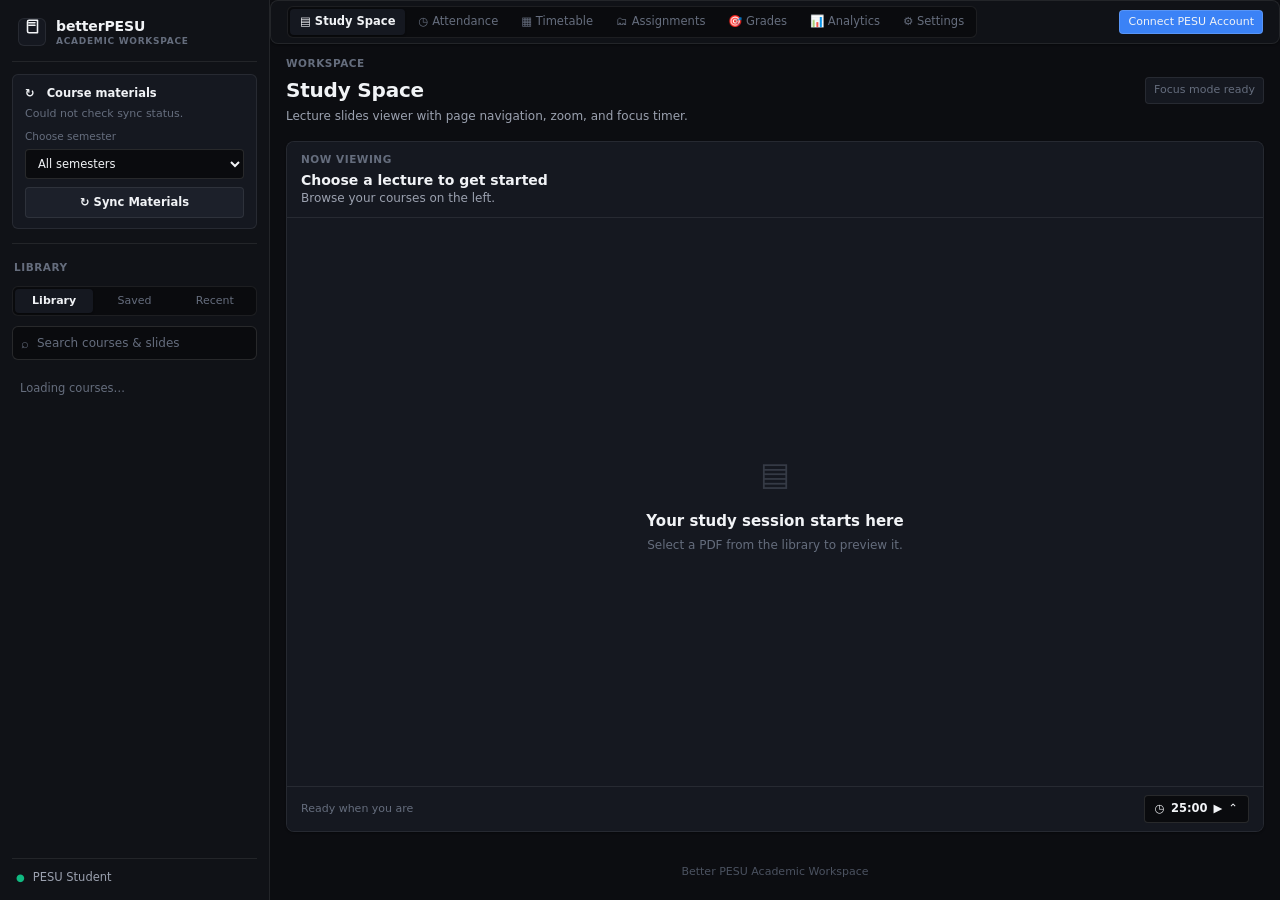
==== commit dec7b382: "UI refinement: eliminate duplicate sidebar tabs and logout button, default sync to current semester" ====
--- a/pesu-notes/templates/index.html
+++ b/pesu-notes/templates/index.html
@@ -4,7 +4,7 @@
   <meta charset="utf-8">
   <meta name="viewport" content="width=device-width, initial-scale=1">
   <title>Better PESU Acad</title>
-  <link rel="stylesheet" href="/static/style.css?v=20261111">
+  <link rel="stylesheet" href="/static/style.css?v=20261111_2">
 </head>
 <body>
   <div class="shell">
@@ -43,19 +43,7 @@
         </div>
       </div>
 
-      <!-- Main Section Switcher Tabs -->
-      <div class="side-heading">WORKSPACE</div>
-      <div class="app-module-tabs">
-        <button id="tab-nav-study" class="module-nav-btn active"><span>▤</span> Study Space</button>
-        <button id="tab-nav-attendance" class="module-nav-btn"><span>◷</span> Attendance</button>
-        <button id="tab-nav-timetable" class="module-nav-btn"><span>▦</span> Timetable</button>
-        <button id="tab-nav-assignments" class="module-nav-btn"><span>🗂</span> Assignments</button>
-        <button id="tab-nav-grades" class="module-nav-btn"><span>🎯</span> Grades & SGPA</button>
-        <button id="tab-nav-analytics" class="module-nav-btn"><span>📊</span> Analytics</button>
-        <button id="tab-nav-settings" class="module-nav-btn"><span>⚙</span> Settings</button>
-      </div>
-
-      <!-- Library Section (Active when in Study Space) -->
+      <!-- Library Section -->
       <div id="sidebar-library-section">
         <div class="side-heading">LIBRARY</div>
         <div class="personal-tabs">
@@ -77,7 +65,6 @@
         <div class="student-mini-status">
           <span class="user-indicator-dot">●</span>
           <span id="sidebar-student-name">PESU Student</span>
-          <button id="sidebar-auth-btn" class="sidebar-auth-btn" type="button">Connect</button>
         </div>
       </div>
     </aside>
@@ -625,6 +612,6 @@
   </div>
 
   <script src="/static/vendor/pdfjs/pdf.min.js"></script>
-  <script src="/static/app.js"></script>
+  <script src="/static/app.js?v=20261111_2"></script>
 </body>
 </html>
